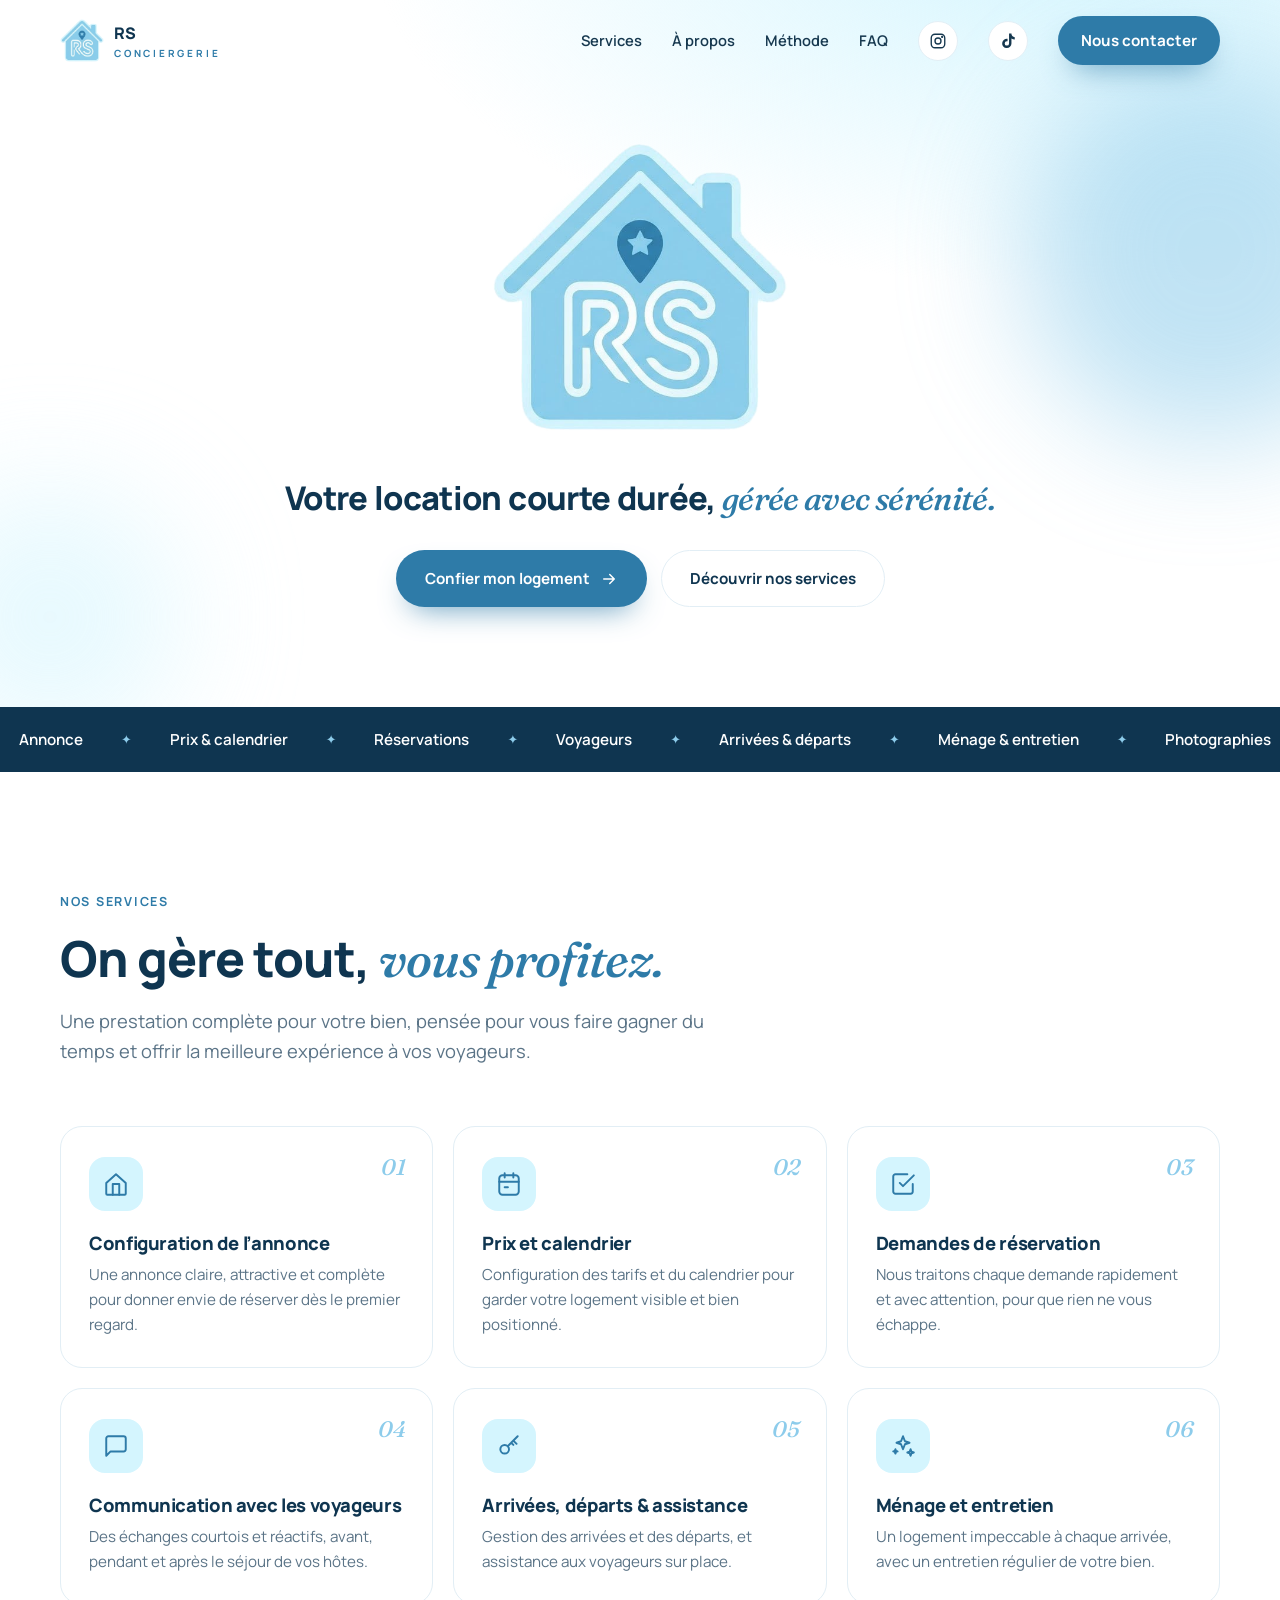
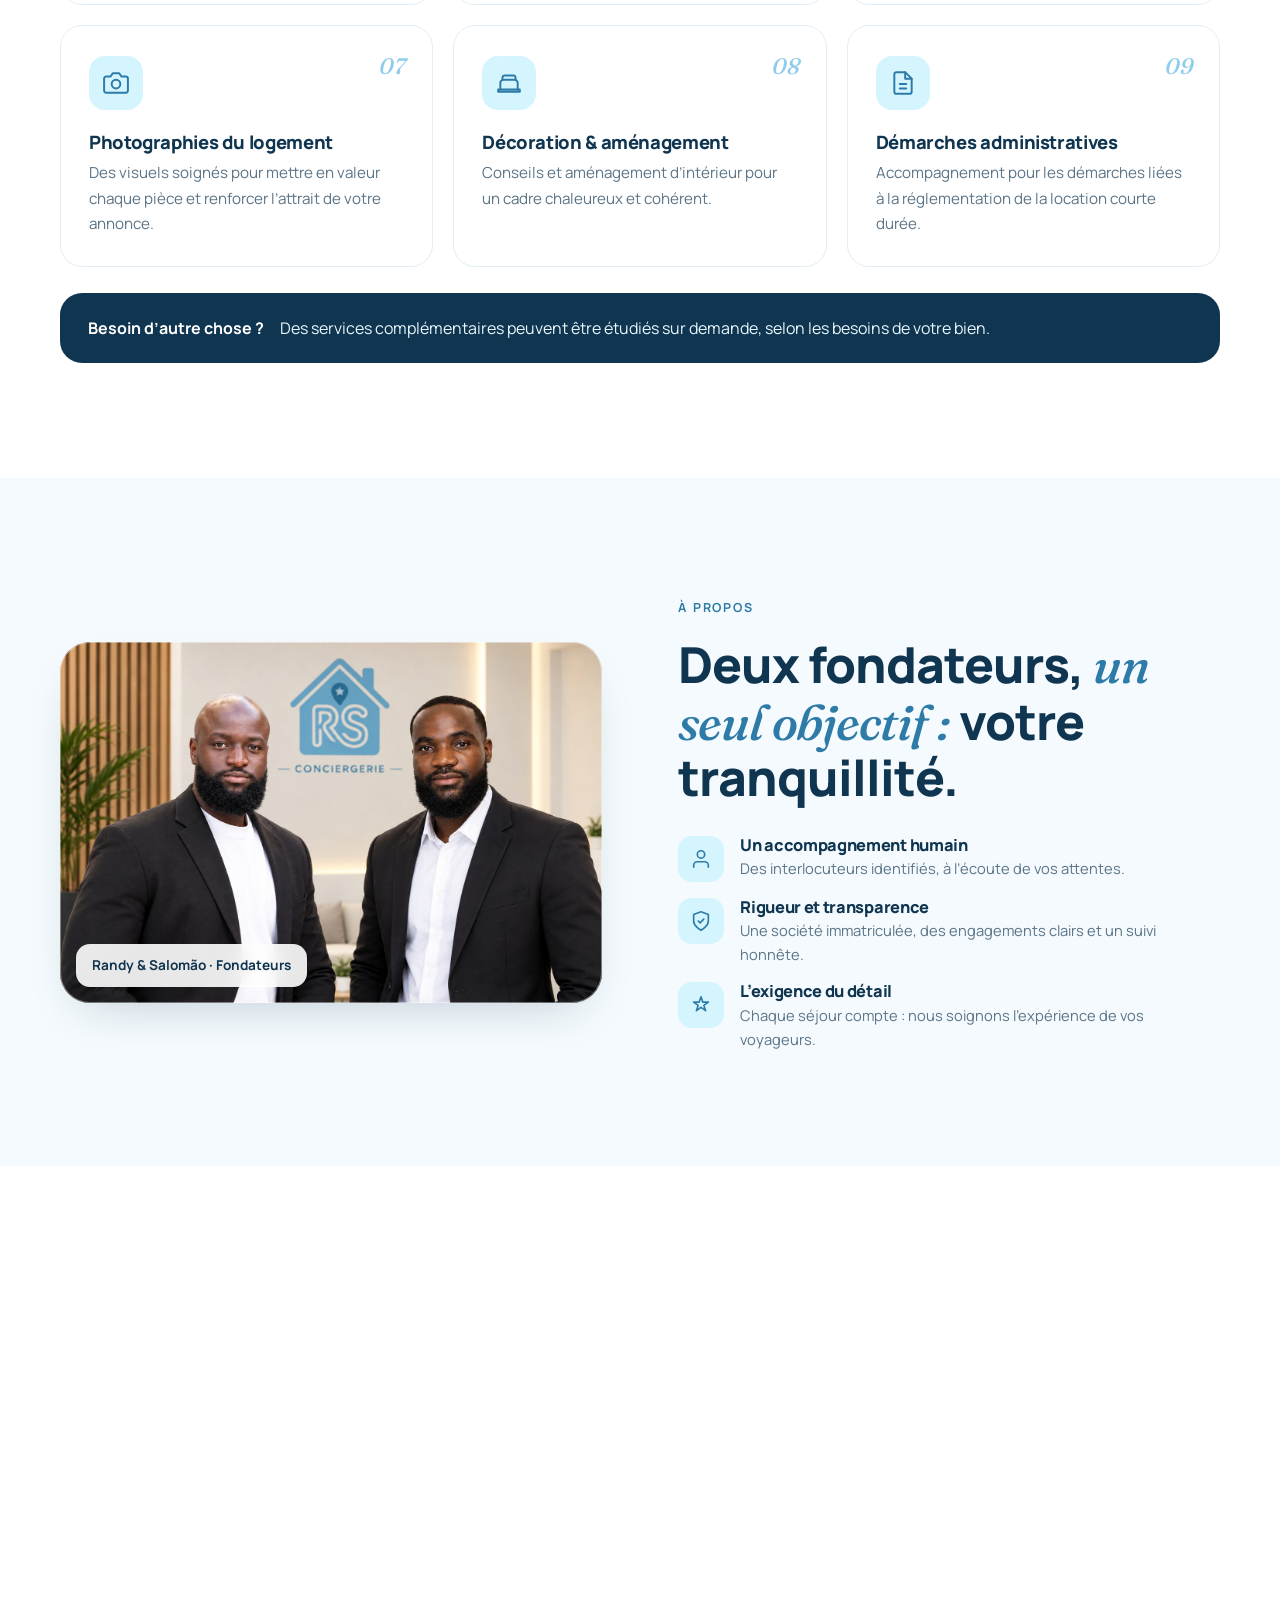
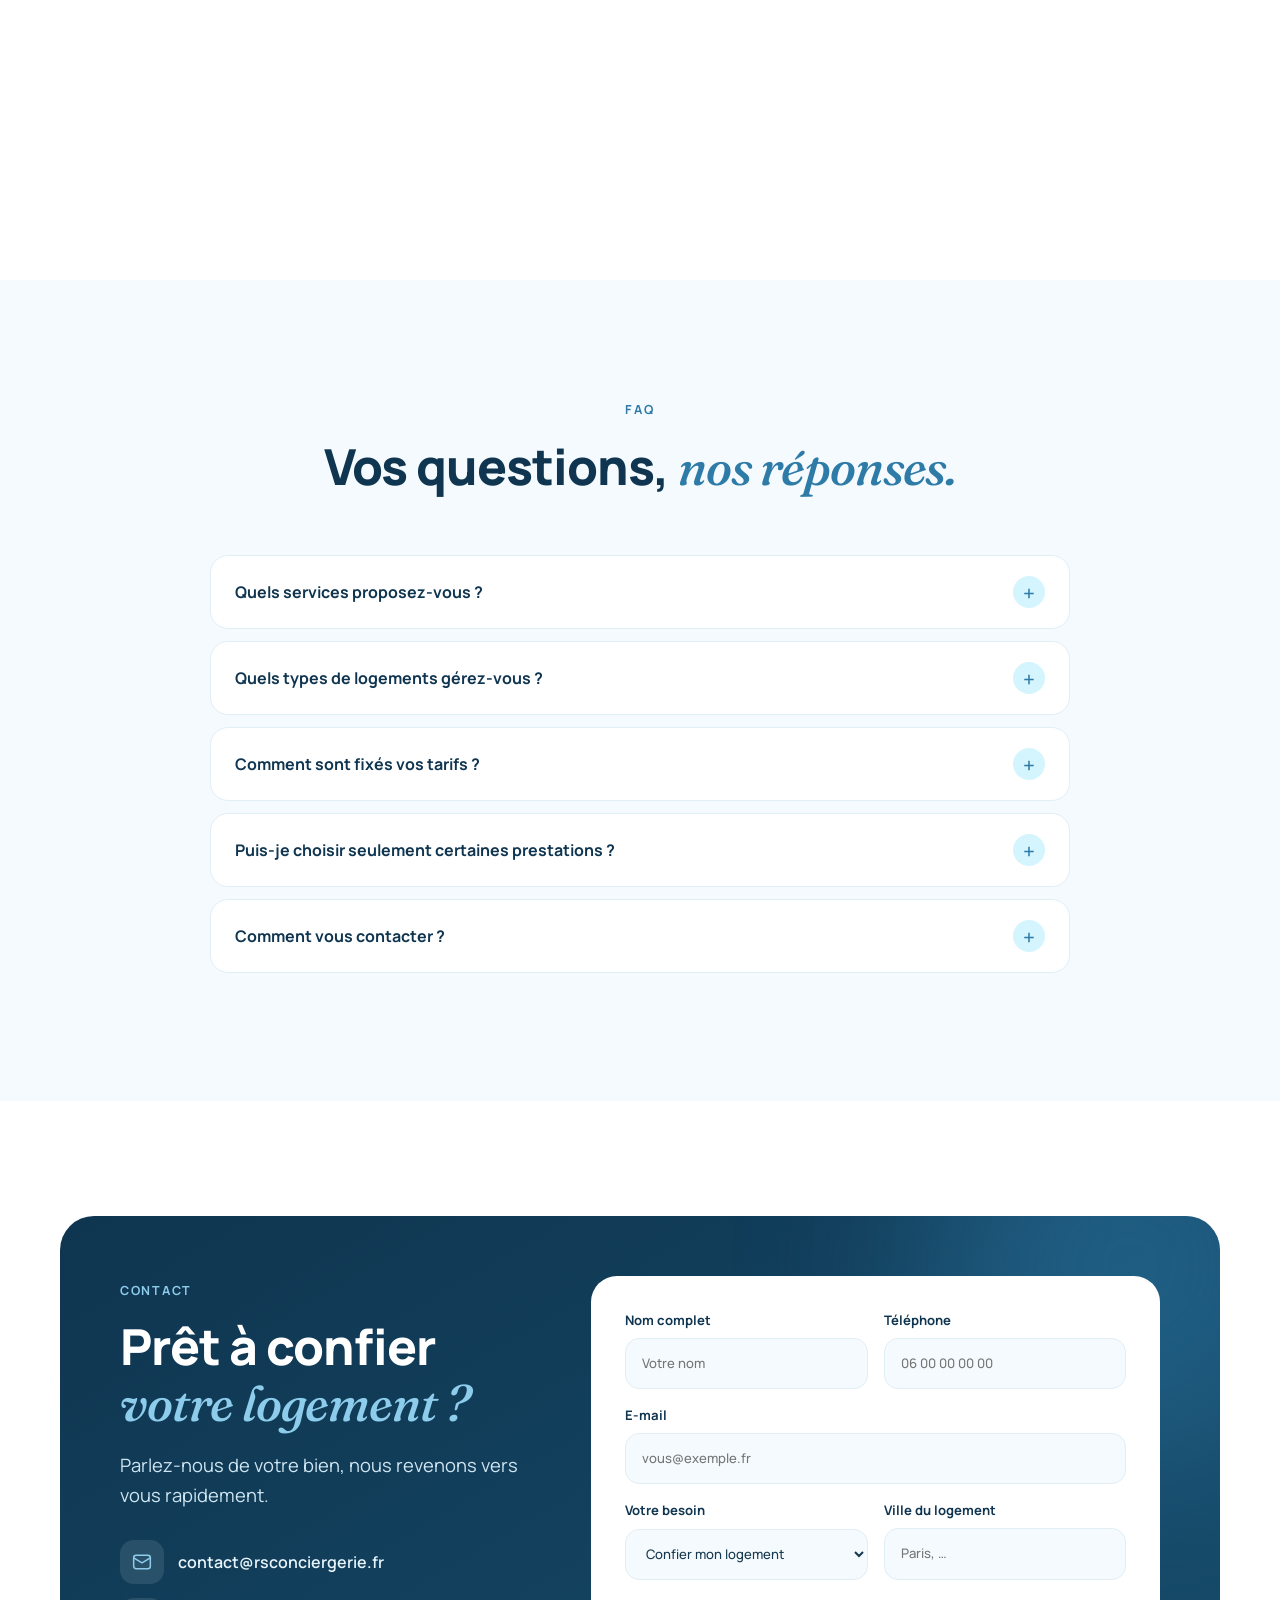
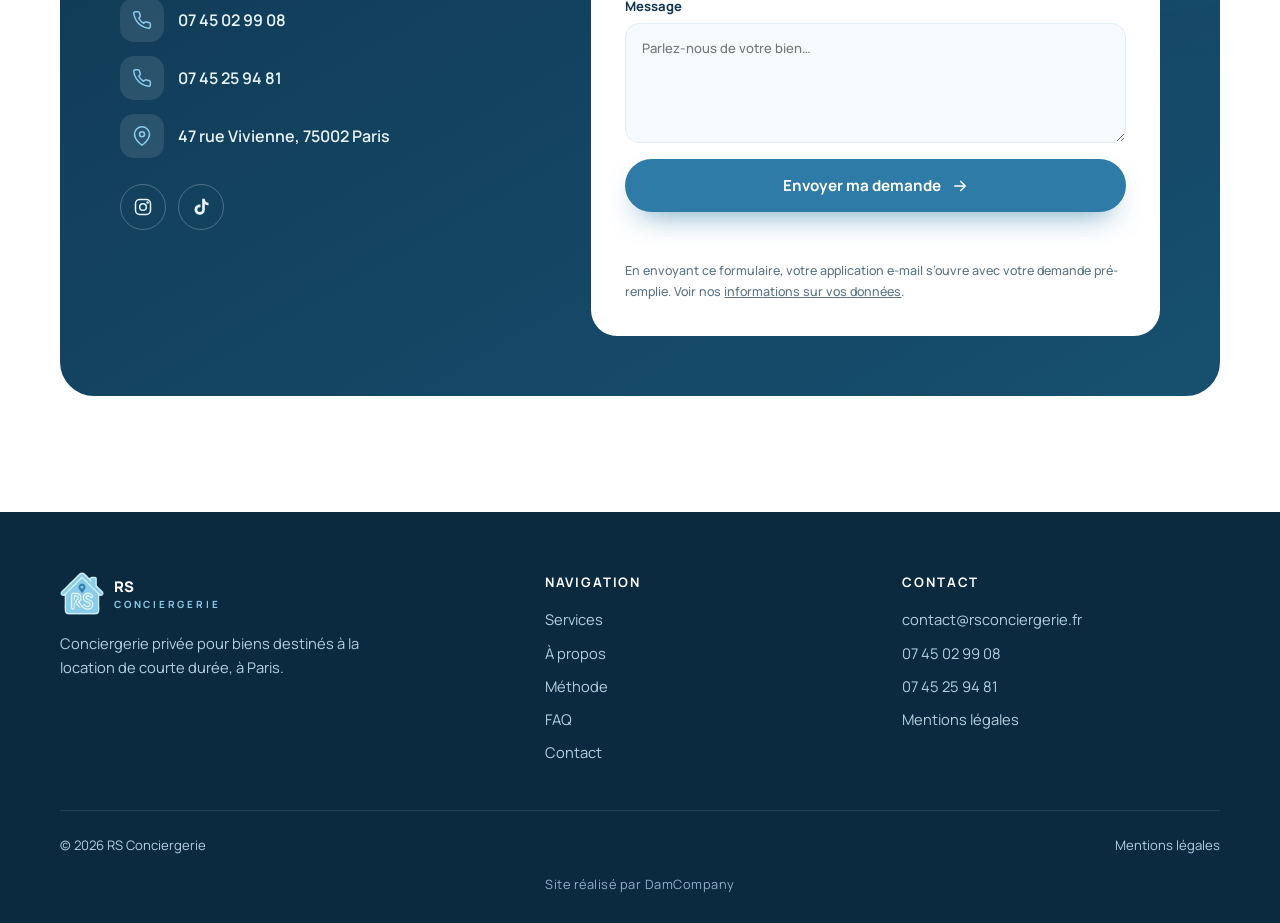
==== index.html @ 4475f789 "Site RS Conciergerie" ====
<!DOCTYPE html>
<html lang="fr">
<head>
<meta charset="utf-8">
<meta name="viewport" content="width=device-width,initial-scale=1">
<title>RS Conciergerie — Conciergerie privée pour locations courte durée à Paris</title>
<meta name="description" content="RS Conciergerie gère votre location courte durée de A à Z : annonce, prix, réservations, voyageurs, ménage, entretien et démarches administratives. Basés à Paris.">
<meta name="theme-color" content="#ffffff">
<link rel="icon" type="image/png" href="assets/favicon.png">
<link rel="preconnect" href="https://fonts.googleapis.com">
<link rel="preconnect" href="https://fonts.gstatic.com" crossorigin>
<link href="https://fonts.googleapis.com/css2?family=Fraunces:ital,wght@1,500&family=Manrope:wght@400;500;600;700;800&display=swap" rel="stylesheet">
<link rel="stylesheet" href="css/style.css">
</head>
<body>
<div class="progress" aria-hidden="true"><i id="bar"></i></div>

<header class="header" id="header">
  <div class="container nav">
    <a href="#top" class="brand" aria-label="RS Conciergerie — accueil">
      <img src="assets/logo.png" alt="" width="44" height="43">
      <span>RS<small>CONCIERGERIE</small></span>
    </a>
    <button class="burger" id="burger" aria-label="Ouvrir le menu" aria-expanded="false" aria-controls="menu"><span></span></button>
    <nav class="menu" id="menu" aria-label="Navigation principale">
      <a href="#services">Services</a>
      <a href="#apropos">À propos</a>
      <a href="#methode">Méthode</a>
      <a href="#faq">FAQ</a>
      <a href="https://www.instagram.com/rsconciergerie_?stkn=MXJvY3Y4YjVndGR3eQ%3D%3D&amp;utm_source=qr" class="nav-social" target="_blank" rel="noopener" aria-label="Instagram"><svg viewBox="0 0 24 24" fill="none" stroke="currentColor" stroke-width="1.8" stroke-linecap="round" stroke-linejoin="round"><rect x="3" y="3" width="18" height="18" rx="5"/><circle cx="12" cy="12" r="4"/><circle cx="17.5" cy="6.5" r=".6" fill="currentColor"/></svg></a>
      <a href="https://www.tiktok.com/@rsconciergerie?_r=1&amp;_t=ZN-9AFDzYryNuw" class="nav-social" target="_blank" rel="noopener" aria-label="TikTok"><svg viewBox="0 0 24 24" fill="currentColor"><path d="M16.6 2h-3.2v13.2a2.9 2.9 0 1 1-2.9-2.9c.3 0 .6 0 .9.1V9.1a6.2 6.2 0 1 0 5.2 6.1V8.7a7.6 7.6 0 0 0 4.4 1.4V6.9a4.5 4.5 0 0 1-4.4-4.9z"/></svg></a>
      <a href="#contact" class="btn btn-primary">Nous contacter</a>
    </nav>
  </div>
</header>

<main id="top">
<!-- HERO -->
<section class="hero">
  <div class="blob b1"></div><div class="blob b2"></div>
  <div class="container hero-center">
    <div class="logo-stage rv" style="--d:.1s"><img src="assets/logo.png" alt="Logo RS Conciergerie" width="508" height="497"></div>
    <h1 class="rv" style="--d:.25s">Votre location courte durée, <em class="accent">gérée avec sérénité.</em></h1>
    <div class="cta-row rv" style="--d:.4s">
      <a href="#contact" class="btn btn-primary">Confier mon logement <svg viewBox="0 0 24 24" fill="none" stroke="currentColor" stroke-width="2" stroke-linecap="round" stroke-linejoin="round"><path d="M5 12h14M13 6l6 6-6 6"/></svg></a>
      <a href="#services" class="btn btn-ghost">Découvrir nos services</a>
    </div>
  </div>
</section>

<!-- MARQUEE -->
<div class="marquee" aria-hidden="true">
  <div class="marquee-track">
    <span>Annonce</span><span>Prix &amp; calendrier</span><span>Réservations</span><span>Voyageurs</span><span>Arrivées &amp; départs</span><span>Ménage &amp; entretien</span><span>Photographies</span><span>Décoration</span><span>Démarches administratives</span>
    <span>Annonce</span><span>Prix &amp; calendrier</span><span>Réservations</span><span>Voyageurs</span><span>Arrivées &amp; départs</span><span>Ménage &amp; entretien</span><span>Photographies</span><span>Décoration</span><span>Démarches administratives</span>
  </div>
</div>

<!-- SERVICES -->
<section id="services">
  <div class="container">
    <div class="head rv">
      <div class="eyebrow">Nos services</div>
      <h2 class="h2">On gère tout, <em class="accent">vous profitez.</em></h2>
      <p class="lead">Une prestation complète pour votre bien, pensée pour vous faire gagner du temps et offrir la meilleure expérience à vos voyageurs.</p>
    </div>
    <div class="grid-services">
      <article class="card rv"><span class="num">01</span><div class="ico"><svg viewBox="0 0 24 24" fill="none" stroke="currentColor" stroke-width="1.8" stroke-linecap="round" stroke-linejoin="round"><path d="M3 11 12 3l9 8v10a1 1 0 0 1-1 1H4a1 1 0 0 1-1-1z"/><path d="M9 22V12h6v10"/></svg></div><h3>Configuration de l’annonce</h3><p>Une annonce claire, attractive et complète pour donner envie de réserver dès le premier regard.</p></article>
      <article class="card rv" style="--d:.08s"><span class="num">02</span><div class="ico"><svg viewBox="0 0 24 24" fill="none" stroke="currentColor" stroke-width="1.8" stroke-linecap="round" stroke-linejoin="round"><rect x="3" y="4" width="18" height="18" rx="3"/><path d="M16 2v4M8 2v4M3 10h18M8 15h3"/></svg></div><h3>Prix et calendrier</h3><p>Configuration des tarifs et du calendrier pour garder votre logement visible et bien positionné.</p></article>
      <article class="card rv" style="--d:.16s"><span class="num">03</span><div class="ico"><svg viewBox="0 0 24 24" fill="none" stroke="currentColor" stroke-width="1.8" stroke-linecap="round" stroke-linejoin="round"><path d="M9 11l3 3L22 4"/><path d="M21 12v7a2 2 0 0 1-2 2H5a2 2 0 0 1-2-2V5a2 2 0 0 1 2-2h11"/></svg></div><h3>Demandes de réservation</h3><p>Nous traitons chaque demande rapidement et avec attention, pour que rien ne vous échappe.</p></article>
      <article class="card rv"><span class="num">04</span><div class="ico"><svg viewBox="0 0 24 24" fill="none" stroke="currentColor" stroke-width="1.8" stroke-linecap="round" stroke-linejoin="round"><path d="M21 15a2 2 0 0 1-2 2H7l-4 4V5a2 2 0 0 1 2-2h14a2 2 0 0 1 2 2z"/></svg></div><h3>Communication avec les voyageurs</h3><p>Des échanges courtois et réactifs, avant, pendant et après le séjour de vos hôtes.</p></article>
      <article class="card rv" style="--d:.08s"><span class="num">05</span><div class="ico"><svg viewBox="0 0 24 24" fill="none" stroke="currentColor" stroke-width="1.8" stroke-linecap="round" stroke-linejoin="round"><circle cx="8" cy="15" r="4"/><path d="m10.8 12.2 9.2-9.2M16 7l3 3M14 9l2 2"/></svg></div><h3>Arrivées, départs &amp; assistance</h3><p>Gestion des arrivées et des départs, et assistance aux voyageurs sur place.</p></article>
      <article class="card rv" style="--d:.16s"><span class="num">06</span><div class="ico"><svg viewBox="0 0 24 24" fill="none" stroke="currentColor" stroke-width="1.8" stroke-linecap="round" stroke-linejoin="round"><path d="m12 3 1.8 4.6L18 9l-4.2 1.4L12 15l-1.8-4.6L6 9l4.2-1.4z"/><path d="M19 15l.8 2.2L22 18l-2.2.8L19 21l-.8-2.2L16 18l2.2-.8zM5 15l.6 1.6L7 17l-1.4.4L5 19l-.6-1.6L3 17l1.4-.4z"/></svg></div><h3>Ménage et entretien</h3><p>Un logement impeccable à chaque arrivée, avec un entretien régulier de votre bien.</p></article>
      <article class="card rv"><span class="num">07</span><div class="ico"><svg viewBox="0 0 24 24" fill="none" stroke="currentColor" stroke-width="1.8" stroke-linecap="round" stroke-linejoin="round"><path d="M23 19a2 2 0 0 1-2 2H3a2 2 0 0 1-2-2V8a2 2 0 0 1 2-2h4l2-3h6l2 3h4a2 2 0 0 1 2 2z"/><circle cx="12" cy="13" r="4"/></svg></div><h3>Photographies du logement</h3><p>Des visuels soignés pour mettre en valeur chaque pièce et renforcer l’attrait de votre annonce.</p></article>
      <article class="card rv" style="--d:.08s"><span class="num">08</span><div class="ico"><svg viewBox="0 0 24 24" fill="none" stroke="currentColor" stroke-width="1.8" stroke-linecap="round" stroke-linejoin="round"><path d="M4 18v-6a3 3 0 0 1 3-3h10a3 3 0 0 1 3 3v6"/><path d="M2 18h20v2H2zM6 9V7a2 2 0 0 1 2-2h8a2 2 0 0 1 2 2v2"/></svg></div><h3>Décoration &amp; aménagement</h3><p>Conseils et aménagement d’intérieur pour un cadre chaleureux et cohérent.</p></article>
      <article class="card rv" style="--d:.16s"><span class="num">09</span><div class="ico"><svg viewBox="0 0 24 24" fill="none" stroke="currentColor" stroke-width="1.8" stroke-linecap="round" stroke-linejoin="round"><path d="M14 2H6a2 2 0 0 0-2 2v16a2 2 0 0 0 2 2h12a2 2 0 0 0 2-2V8z"/><path d="M14 2v6h6M9 13h6M9 17h6"/></svg></div><h3>Démarches administratives</h3><p>Accompagnement pour les démarches liées à la réglementation de la location courte durée.</p></article>
    </div>
    <div class="extra rv">
      <strong>Besoin d’autre chose ?</strong>
      <span>Des services complémentaires peuvent être étudiés sur demande, selon les besoins de votre bien.</span>
    </div>
  </div>
</section>

<!-- A PROPOS -->
<section id="apropos" class="alt">
  <div class="container about-grid">
    <figure class="photo rv" style="margin:0">
      <img src="assets/fondateurs.jpg" alt="Randy et Salomão, fondateurs de RS Conciergerie" width="1400" height="933" loading="lazy">
      <figcaption>Randy &amp; Salomão · Fondateurs</figcaption>
    </figure>
    <div>
      <div class="eyebrow rv">À propos</div>
      <h2 class="h2 rv">Deux fondateurs, <em class="accent">un seul objectif :</em> votre tranquillité.</h2>
      <ul class="values">
        <li class="rv"><div class="ico"><svg viewBox="0 0 24 24" fill="none" stroke="currentColor" stroke-width="1.8" stroke-linecap="round" stroke-linejoin="round"><path d="M20 21v-2a4 4 0 0 0-4-4H8a4 4 0 0 0-4 4v2"/><circle cx="12" cy="7" r="4"/></svg></div><div><h3>Un accompagnement humain</h3><p>Des interlocuteurs identifiés, à l’écoute de vos attentes.</p></div></li>
        <li class="rv" style="--d:.08s"><div class="ico"><svg viewBox="0 0 24 24" fill="none" stroke="currentColor" stroke-width="1.8" stroke-linecap="round" stroke-linejoin="round"><path d="M12 22s8-4 8-10V5l-8-3-8 3v7c0 6 8 10 8 10z"/><path d="m9 12 2 2 4-4"/></svg></div><div><h3>Rigueur et transparence</h3><p>Une société immatriculée, des engagements clairs et un suivi honnête.</p></div></li>
        <li class="rv" style="--d:.16s"><div class="ico"><svg viewBox="0 0 24 24" fill="none" stroke="currentColor" stroke-width="1.8" stroke-linecap="round" stroke-linejoin="round"><path d="m12 3 1.9 5.8H20l-4.9 3.6 1.9 5.8-5-3.6-5 3.6 1.9-5.8L4 8.8h6.1z"/></svg></div><div><h3>L’exigence du détail</h3><p>Chaque séjour compte : nous soignons l’expérience de vos voyageurs.</p></div></li>
      </ul>
    </div>
  </div>
</section>

<!-- METHODE -->
<section id="methode">
  <div class="container">
    <div class="head rv">
      <div class="eyebrow">Notre méthode</div>
      <h2 class="h2">Démarrer est <em class="accent">simple.</em></h2>
      <p class="lead">Quatre étapes pour passer d’un premier échange à un logement géré en toute sérénité.</p>
    </div>
    <div class="steps">
      <div class="step rv"><b>1</b><h3>Premier échange</h3><p>Vous nous présentez votre logement et vos attentes, par téléphone, e-mail ou via le formulaire.</p></div>
      <div class="step rv" style="--d:.08s"><b>2</b><h3>Proposition sur mesure</h3><p>Nous définissons ensemble les prestations adaptées à votre bien.</p></div>
      <div class="step rv" style="--d:.16s"><b>3</b><h3>Mise en place</h3><p>Annonce, calendrier, organisation du ménage et des arrivées : nous préparons tout.</p></div>
      <div class="step rv" style="--d:.24s"><b>4</b><h3>Gestion au quotidien</h3><p>Nous gérons les voyageurs et l’entretien. Vous gardez l’esprit libre.</p></div>
    </div>
  </div>
</section>

<!-- FAQ -->
<section id="faq" class="alt">
  <div class="container">
    <div class="head rv" style="margin-inline:auto;text-align:center">
      <div class="eyebrow">FAQ</div>
      <h2 class="h2">Vos questions, <em class="accent">nos réponses.</em></h2>
    </div>
    <div class="faq rv">
      <details><summary>Quels services proposez-vous ?</summary><p>Configuration de l’annonce, prix et calendrier, gestion des réservations, communication avec les voyageurs, arrivées et départs, ménage et entretien, photographies, décoration et démarches administratives.</p></details>
      <details><summary>Quels types de logements gérez-vous ?</summary><p>Nous accompagnons les biens immobiliers destinés à la location de courte durée. Contactez-nous pour nous présenter le vôtre.</p></details>
      <details><summary>Comment sont fixés vos tarifs ?</summary><p>Chaque logement est différent. Nous établissons une proposition adaptée à votre bien et aux prestations choisies, après un premier échange.</p></details>
      <details><summary>Puis-je choisir seulement certaines prestations ?</summary><p>Oui. Vous pouvez opter pour une gestion complète ou sélectionner uniquement les services dont vous avez besoin.</p></details>
      <details><summary>Comment vous contacter ?</summary><p>Par e-mail à contact@rsconciergerie.fr, par téléphone au 07 45 02 99 08 ou 07 45 25 94 81, via le formulaire ci-dessous ou sur Instagram et TikTok.</p></details>
    </div>
  </div>
</section>

<!-- CONTACT -->
<section id="contact">
  <div class="container">
    <div class="contact-wrap rv">
      <div>
        <div class="eyebrow">Contact</div>
        <h2 class="h2">Prêt à confier <em class="accent" style="color:var(--sky)">votre logement ?</em></h2>
        <p class="lead" style="color:#cfe6f2">Parlez-nous de votre bien, nous revenons vers vous rapidement.</p>
        <div class="coords">
          <a href="mailto:contact@rsconciergerie.fr"><span class="ico"><svg viewBox="0 0 24 24" fill="none" stroke="currentColor" stroke-width="1.8" stroke-linecap="round" stroke-linejoin="round"><rect x="2" y="4" width="20" height="16" rx="3"/><path d="m2 7 10 6 10-6"/></svg></span>contact@rsconciergerie.fr</a>
          <a href="tel:+33745029908"><span class="ico"><svg viewBox="0 0 24 24" fill="none" stroke="currentColor" stroke-width="1.8" stroke-linecap="round" stroke-linejoin="round"><path d="M22 16.9v3a2 2 0 0 1-2.2 2 19.8 19.8 0 0 1-8.6-3.1 19.5 19.5 0 0 1-6-6A19.8 19.8 0 0 1 2.1 4.2 2 2 0 0 1 4.1 2h3a2 2 0 0 1 2 1.7c.1 1 .4 1.9.7 2.8a2 2 0 0 1-.5 2.1L8.1 9.9a16 16 0 0 0 6 6l1.3-1.2a2 2 0 0 1 2.1-.4c.9.3 1.8.6 2.8.7a2 2 0 0 1 1.7 2z"/></svg></span>07 45 02 99 08</a>
          <a href="tel:+33745259481"><span class="ico"><svg viewBox="0 0 24 24" fill="none" stroke="currentColor" stroke-width="1.8" stroke-linecap="round" stroke-linejoin="round"><path d="M22 16.9v3a2 2 0 0 1-2.2 2 19.8 19.8 0 0 1-8.6-3.1 19.5 19.5 0 0 1-6-6A19.8 19.8 0 0 1 2.1 4.2 2 2 0 0 1 4.1 2h3a2 2 0 0 1 2 1.7c.1 1 .4 1.9.7 2.8a2 2 0 0 1-.5 2.1L8.1 9.9a16 16 0 0 0 6 6l1.3-1.2a2 2 0 0 1 2.1-.4c.9.3 1.8.6 2.8.7a2 2 0 0 1 1.7 2z"/></svg></span>07 45 25 94 81</a>
          <div><span class="ico"><svg viewBox="0 0 24 24" fill="none" stroke="currentColor" stroke-width="1.8" stroke-linecap="round" stroke-linejoin="round"><path d="M21 10c0 7-9 13-9 13S3 17 3 10a9 9 0 0 1 18 0z"/><circle cx="12" cy="10" r="3"/></svg></span>47 rue Vivienne, 75002 Paris</div>
        </div>
        <div class="socials">
          <a href="https://www.instagram.com/rsconciergerie_?stkn=MXJvY3Y4YjVndGR3eQ%3D%3D&amp;utm_source=qr" target="_blank" rel="noopener" aria-label="Instagram"><svg viewBox="0 0 24 24" fill="none" stroke="currentColor" stroke-width="1.8" stroke-linecap="round" stroke-linejoin="round"><rect x="3" y="3" width="18" height="18" rx="5"/><circle cx="12" cy="12" r="4"/><circle cx="17.5" cy="6.5" r=".6" fill="currentColor"/></svg></a>
          <a href="https://www.tiktok.com/@rsconciergerie?_r=1&amp;_t=ZN-9AFDzYryNuw" target="_blank" rel="noopener" aria-label="TikTok"><svg viewBox="0 0 24 24" fill="currentColor"><path d="M16.6 2h-3.2v13.2a2.9 2.9 0 1 1-2.9-2.9c.3 0 .6 0 .9.1V9.1a6.2 6.2 0 1 0 5.2 6.1V8.7a7.6 7.6 0 0 0 4.4 1.4V6.9a4.5 4.5 0 0 1-4.4-4.9z"/></svg></a>
        </div>
      </div>
      <form id="contactForm" novalidate>
        <label>Nom complet<input name="nom" required autocomplete="name" placeholder="Votre nom"></label>
        <label>Téléphone<input name="tel" type="tel" autocomplete="tel" placeholder="06 00 00 00 00"></label>
        <label class="full">E-mail<input name="email" type="email" required autocomplete="email" placeholder="vous@exemple.fr"></label>
        <label>Votre besoin
          <select name="besoin">
            <option>Confier mon logement</option>
            <option>Demander des informations</option>
            <option>Prestation ponctuelle (ménage, photos…)</option>
            <option>Autre</option>
          </select>
        </label>
        <label>Ville du logement<input name="ville" placeholder="Paris, …"></label>
        <label class="full">Message<textarea name="message" placeholder="Parlez-nous de votre bien…"></textarea></label>
        <button class="btn btn-primary full" type="submit">Envoyer ma demande <svg viewBox="0 0 24 24" fill="none" stroke="currentColor" stroke-width="2" stroke-linecap="round" stroke-linejoin="round"><path d="M5 12h14M13 6l6 6-6 6"/></svg></button>
        <p class="status full" id="status" role="status"></p>
        <p class="note full">En envoyant ce formulaire, votre application e-mail s’ouvre avec votre demande pré-remplie. Voir nos <a href="mentions-legales.html#donnees" style="text-decoration:underline">informations sur vos données</a>.</p>
      </form>
    </div>
  </div>
</section>
</main>

<footer class="footer">
  <div class="container">
    <div class="foot-grid">
      <div>
        <a href="#top" class="brand"><img src="assets/logo.png" alt="" width="44" height="43"><span>RS<small>CONCIERGERIE</small></span></a>
        <p class="about">Conciergerie privée pour biens destinés à la location de courte durée, à Paris.</p>
      </div>
      <div>
        <h4>Navigation</h4>
        <ul><li><a href="#services">Services</a></li><li><a href="#apropos">À propos</a></li><li><a href="#methode">Méthode</a></li><li><a href="#faq">FAQ</a></li><li><a href="#contact">Contact</a></li></ul>
      </div>
      <div>
        <h4>Contact</h4>
        <ul>
          <li><a href="mailto:contact@rsconciergerie.fr">contact@rsconciergerie.fr</a></li>
          <li><a href="tel:+33745029908">07 45 02 99 08</a></li>
          <li><a href="tel:+33745259481">07 45 25 94 81</a></li>
          <li><a href="mentions-legales.html">Mentions légales</a></li>
        </ul>
      </div>
    </div>
    <div class="foot-bottom">
      <span>© <span id="year">2026</span> RS Conciergerie</span>
      <a href="mentions-legales.html">Mentions légales</a>
    </div>
    <p class="credit">Site réalisé par DamCompany</p>
  </div>
</footer>
<script src="js/main.js"></script>
</body>
</html>
---- css/style.css ----
/* RS Conciergerie — style.css */
:root{
  --sky:#8dcceb;        /* bleu du logo */
  --sky-soft:#d4f5fe;   /* halo du logo */
  --deep:#2e7ba8;       /* pin du logo */
  --deep-2:#256a93;
  --navy:#0f3550;
  --ink:#16384f;
  --muted:#5b7487;
  --bg:#ffffff;
  --bg-alt:#f4fafd;
  --line:#e2eef5;
  --radius:22px;
  --shadow:0 20px 50px -24px rgba(15,53,80,.28);
  --font:'Manrope',system-ui,-apple-system,'Segoe UI',sans-serif;
  --serif:'Fraunces',Georgia,serif;
  --ease:cubic-bezier(.22,.8,.24,1);
}
*,*::before,*::after{box-sizing:border-box}
html{scroll-behavior:smooth;scroll-padding-top:84px}
body{margin:0;font-family:var(--font);color:var(--ink);background:var(--bg);line-height:1.65;-webkit-font-smoothing:antialiased;overflow-x:hidden}
img{max-width:100%;display:block}
a{color:inherit;text-decoration:none}
h1,h2,h3{margin:0;color:var(--navy);line-height:1.12;letter-spacing:-.02em}
p{margin:0}
ul{margin:0;padding:0;list-style:none}
.container{width:min(1160px,100% - 40px);margin-inline:auto}
section{padding:clamp(64px,9vw,120px) 0;position:relative}
.alt{background:var(--bg-alt)}
em.accent{font-family:var(--serif);font-style:italic;font-weight:500;color:var(--deep)}
.eyebrow{display:inline-flex;align-items:center;gap:10px;font-size:.78rem;font-weight:700;letter-spacing:.14em;text-transform:uppercase;color:var(--deep);margin-bottom:18px}
.h2{font-size:clamp(1.9rem,4.4vw,3.1rem);font-weight:800}
.lead{color:var(--muted);font-size:clamp(1rem,1.6vw,1.15rem);max-width:60ch;margin-top:18px}
.head{max-width:760px;margin-bottom:clamp(36px,5vw,60px)}

/* progress */
.progress{position:fixed;inset:0 0 auto 0;height:3px;z-index:100;background:transparent}
.progress i{display:block;height:100%;width:0;background:linear-gradient(90deg,var(--sky),var(--deep))}

/* buttons */
.btn{display:inline-flex;align-items:center;justify-content:center;gap:10px;padding:15px 28px;border-radius:999px;font-weight:700;font-size:.95rem;border:1.5px solid transparent;cursor:pointer;font-family:inherit;transition:transform .35s var(--ease),box-shadow .35s var(--ease),background .3s,color .3s,border-color .3s}
.btn svg{width:18px;height:18px;transition:transform .35s var(--ease)}
.btn:hover svg{transform:translateX(4px)}
.btn-primary{background:var(--deep);color:#fff;box-shadow:0 14px 30px -14px rgba(46,123,168,.8)}
.btn-primary:hover{background:var(--navy);transform:translateY(-3px)}
.btn-ghost{background:#fff;color:var(--navy);border-color:var(--line)}
.btn-ghost:hover{border-color:var(--sky);transform:translateY(-3px);box-shadow:var(--shadow)}
:focus-visible{outline:3px solid var(--deep);outline-offset:3px;border-radius:8px}

/* header */
.header{position:fixed;top:0;left:0;right:0;z-index:90;transition:background .35s,box-shadow .35s,padding .35s;padding:16px 0}
.header::before{content:"";position:absolute;inset:0;z-index:-1;background:rgba(255,255,255,.82);backdrop-filter:blur(16px);-webkit-backdrop-filter:blur(16px);box-shadow:0 1px 0 var(--line);opacity:0;transition:opacity .35s}
.header.scrolled::before{opacity:1}
.header.scrolled{padding:10px 0}
.nav{display:flex;align-items:center;justify-content:space-between;gap:20px}
.brand{display:flex;align-items:center;gap:10px;font-weight:800;color:var(--navy);letter-spacing:-.01em}
.brand img{width:44px;height:auto}
.brand span small{display:block;font-size:.62rem;letter-spacing:.28em;color:var(--deep);font-weight:700;margin-top:-2px}
.menu{display:flex;align-items:center;gap:30px}
.menu a:not(.btn){font-size:.92rem;font-weight:600;color:var(--ink);position:relative;padding:6px 0}
.menu a:not(.btn)::after{content:"";position:absolute;left:0;bottom:0;height:2px;width:100%;background:var(--deep);transform:scaleX(0);transform-origin:right;transition:transform .4s var(--ease)}
.menu a:not(.btn):hover::after{transform:scaleX(1);transform-origin:left}
.menu .btn{padding:11px 22px}
.burger{display:none;width:46px;height:46px;border-radius:50%;border:1px solid var(--line);background:#fff;cursor:pointer;position:relative}
.burger span,.burger span::before,.burger span::after{position:absolute;left:50%;top:50%;width:18px;height:2px;background:var(--navy);border-radius:2px;transition:transform .35s var(--ease),background .2s;content:""}
.burger span{transform:translate(-50%,-50%)}
.burger span::before{transform:translate(-50%,-6px);left:50%;top:50%}
.burger span::after{transform:translate(-50%,5px);left:50%;top:50%}
.burger[aria-expanded="true"] span{background:transparent}
.burger[aria-expanded="true"] span::before{transform:translate(-50%,-50%) rotate(45deg)}
.burger[aria-expanded="true"] span::after{transform:translate(-50%,-50%) rotate(-45deg)}

/* hero */
.hero{padding-top:clamp(130px,16vw,190px);padding-bottom:clamp(60px,8vw,100px);overflow:hidden;background:radial-gradient(1200px 600px at 85% -10%,var(--sky-soft),transparent 60%),#fff}
.blob{position:absolute;border-radius:50%;filter:blur(60px);opacity:.55;z-index:0;animation:float 14s ease-in-out infinite}
.blob.b1{width:380px;height:380px;background:var(--sky);top:60px;right:-120px}
.blob.b2{width:260px;height:260px;background:var(--sky-soft);bottom:-40px;left:-80px;animation-delay:-6s}
@keyframes float{50%{transform:translate(-30px,40px) scale(1.08)}}
.hero-center{display:flex;flex-direction:column;align-items:center;text-align:center;position:relative;z-index:1}
.hero{padding-top:clamp(104px,11vw,130px)}
.hero-center .logo-stage{width:min(320px,64vw);aspect-ratio:auto;border-radius:0;background:radial-gradient(closest-side,var(--sky-soft),transparent 75%);box-shadow:none;margin-bottom:clamp(22px,3.5vw,36px);padding:10px}
.hero-center .logo-stage::before,.hero-center .logo-stage::after{display:none}
.hero-center .logo-stage img{width:100%;height:auto}
.hero .hero-center h1{font-size:clamp(1.3rem,2.55vw,2.4rem);margin:0;max-width:100%}
.hero-center .cta-row{justify-content:center}
@media (min-width:760px){.hero-center h1{white-space:nowrap}}
.menu a.nav-social{padding:0}
.menu a.nav-social::after{display:none}
.nav-social{width:40px;height:40px;border-radius:50%;border:1px solid var(--line);background:#fff;display:grid;place-items:center;color:var(--navy);transition:background .3s,color .3s,transform .35s var(--ease),border-color .3s}
.nav-social svg{width:18px;height:18px}
.nav-social:hover{background:var(--deep);color:#fff;border-color:var(--deep);transform:translateY(-3px)}
.hero-grid{display:grid;grid-template-columns:1.1fr .9fr;gap:clamp(30px,5vw,70px);align-items:center;position:relative;z-index:1}
.tag{display:inline-flex;align-items:center;gap:10px;padding:8px 16px 8px 10px;background:#fff;border:1px solid var(--line);border-radius:999px;font-size:.82rem;font-weight:600;color:var(--navy);box-shadow:0 6px 18px -10px rgba(15,53,80,.3)}
.tag i{width:8px;height:8px;border-radius:50%;background:#34c38f;box-shadow:0 0 0 0 rgba(52,195,143,.6);animation:pulse 2s infinite}
@keyframes pulse{70%{box-shadow:0 0 0 10px rgba(52,195,143,0)}100%{box-shadow:0 0 0 0 rgba(52,195,143,0)}}
.hero h1{font-size:clamp(2.4rem,6.2vw,4.6rem);font-weight:800;margin:22px 0 22px}
.hero .lead{margin-top:0}
.cta-row{display:flex;flex-wrap:wrap;gap:14px;margin-top:34px}
.hero-points{display:flex;flex-wrap:wrap;gap:10px 26px;margin-top:34px;color:var(--muted);font-size:.9rem;font-weight:600}
.hero-points li{display:flex;align-items:center;gap:8px}
.hero-points svg{width:18px;height:18px;color:var(--deep)}
.hero-visual{position:relative;display:grid;place-items:center}
.logo-stage{position:relative;width:min(420px,88%);aspect-ratio:1;border-radius:50%;background:linear-gradient(145deg,#fff,var(--sky-soft));display:grid;place-items:center;box-shadow:var(--shadow),inset 0 0 0 1px #fff}
.logo-stage::before,.logo-stage::after{content:"";position:absolute;inset:-22px;border-radius:50%;border:1.5px dashed var(--sky);opacity:.7;animation:spin 40s linear infinite}
.logo-stage::after{inset:-48px;opacity:.35;animation-direction:reverse;animation-duration:60s}
@keyframes spin{to{transform:rotate(360deg)}}
.logo-stage img{width:62%;animation:bob 6s ease-in-out infinite}
@keyframes bob{50%{transform:translateY(-12px)}}
.chip{position:absolute;background:#fff;border:1px solid var(--line);border-radius:16px;padding:12px 16px;font-size:.82rem;font-weight:700;color:var(--navy);display:flex;align-items:center;gap:10px;box-shadow:var(--shadow);animation:bob 7s ease-in-out infinite}
.chip svg{width:20px;height:20px;color:var(--deep)}
.chip.c1{top:6%;left:-2%}
.chip.c2{bottom:12%;right:-4%;animation-delay:-3s}
.chip.c3{bottom:-2%;left:8%;animation-delay:-5s}

/* marquee */
.marquee{padding:0;background:var(--navy);color:#fff;overflow:hidden}
.marquee-track{display:flex;width:max-content;animation:marq 38s linear infinite}
.marquee:hover .marquee-track{animation-play-state:paused}
.marquee span{display:flex;align-items:center;gap:38px;padding:20px 19px;font-weight:600;font-size:.95rem;white-space:nowrap}
.marquee span::after{content:"✦";color:var(--sky);font-size:.8rem}
@keyframes marq{to{transform:translateX(-50%)}}

/* services */
.grid-services{display:grid;grid-template-columns:repeat(3,1fr);gap:20px}
.card{position:relative;background:#fff;border:1px solid var(--line);border-radius:var(--radius);padding:30px 28px;overflow:hidden;transition:transform .45s var(--ease),box-shadow .45s var(--ease),border-color .3s}
.card::before{content:"";position:absolute;inset:0;background:linear-gradient(160deg,var(--sky-soft),transparent 60%);opacity:0;transition:opacity .4s}
.card:hover{transform:translateY(-8px);box-shadow:var(--shadow);border-color:var(--sky)}
.card:hover::before{opacity:1}
.card>*{position:relative}
.card .num{position:absolute;top:22px;right:26px;font-family:var(--serif);font-style:italic;font-size:1.4rem;color:var(--sky);font-weight:500}
.ico{width:54px;height:54px;border-radius:16px;background:var(--sky-soft);color:var(--deep);display:grid;place-items:center;margin-bottom:22px;transition:background .35s,color .35s,transform .45s var(--ease)}
.ico svg{width:26px;height:26px}
.card:hover .ico{background:var(--deep);color:#fff;transform:rotate(-6deg) scale(1.06)}
.card h3{font-size:1.15rem;font-weight:800;margin-bottom:8px}
.card p{color:var(--muted);font-size:.95rem}
.extra{margin-top:26px;padding:22px 28px;border-radius:var(--radius);background:var(--navy);color:#e9f6fc;display:flex;gap:16px;align-items:center;flex-wrap:wrap}
.extra strong{color:#fff}

/* about */
.about-grid{display:grid;grid-template-columns:1fr 1fr;gap:clamp(30px,6vw,80px);align-items:center}
.photo{position:relative;border-radius:30px;overflow:hidden;box-shadow:var(--shadow)}
.photo img{width:100%;height:auto;transition:transform 1.2s var(--ease)}
.photo:hover img{transform:scale(1.04)}
.photo figcaption{position:absolute;left:16px;bottom:16px;background:rgba(255,255,255,.9);backdrop-filter:blur(10px);padding:10px 16px;border-radius:14px;font-size:.85rem;font-weight:700;color:var(--navy)}
.photo::after{content:"";position:absolute;inset:0;border-radius:30px;box-shadow:inset 0 0 0 1px rgba(255,255,255,.4);pointer-events:none}
.values{display:grid;gap:16px;margin-top:30px}
.values li{display:flex;gap:16px;align-items:flex-start}
.values .ico{width:46px;height:46px;border-radius:14px;margin:0;flex:none}
.values .ico svg{width:22px;height:22px}
.values h3{font-size:1.02rem;font-weight:800;margin-bottom:2px}
.values p{color:var(--muted);font-size:.92rem}

/* process */
.steps{display:grid;grid-template-columns:repeat(4,1fr);gap:20px;counter-reset:s;position:relative}
.step{background:#fff;border:1px solid var(--line);border-radius:var(--radius);padding:28px 24px;position:relative;transition:transform .4s var(--ease),box-shadow .4s}
.step:hover{transform:translateY(-6px);box-shadow:var(--shadow)}
.step b{display:grid;place-items:center;width:44px;height:44px;border-radius:50%;background:var(--deep);color:#fff;font-weight:800;margin-bottom:18px}
.step h3{font-size:1.08rem;font-weight:800;margin-bottom:8px}
.step p{color:var(--muted);font-size:.92rem}

/* faq */
.faq{max-width:860px;margin-inline:auto}
details{background:#fff;border:1px solid var(--line);border-radius:18px;margin-bottom:12px;transition:border-color .3s,box-shadow .3s}
details[open]{border-color:var(--sky);box-shadow:var(--shadow)}
summary{list-style:none;cursor:pointer;padding:20px 24px;font-weight:700;color:var(--navy);display:flex;justify-content:space-between;align-items:center;gap:16px}
summary::-webkit-details-marker{display:none}
summary::after{content:"+";flex:none;width:32px;height:32px;border-radius:50%;background:var(--sky-soft);color:var(--deep);display:grid;place-items:center;font-size:1.3rem;font-weight:500;transition:transform .4s var(--ease),background .3s,color .3s}
details[open] summary::after{transform:rotate(135deg);background:var(--deep);color:#fff}
details p{padding:0 24px 22px;color:var(--muted);animation:fade .5s var(--ease)}
@keyframes fade{from{opacity:0;transform:translateY(-6px)}}

/* contact */
.contact-wrap{display:grid;grid-template-columns:.85fr 1.15fr;gap:clamp(24px,4vw,56px);background:linear-gradient(150deg,var(--navy),#17506f);border-radius:34px;padding:clamp(28px,5vw,60px);color:#e7f4fb;overflow:hidden;position:relative}
.contact-wrap::before{content:"";position:absolute;width:420px;height:420px;border-radius:50%;background:var(--deep);filter:blur(90px);opacity:.5;top:-160px;right:-120px}
.contact-wrap>*{position:relative}
.contact-wrap h2{color:#fff}
.contact-wrap .eyebrow{color:var(--sky)}
.coords{margin-top:30px;display:grid;gap:14px}
.coords a,.coords div{display:flex;align-items:center;gap:14px;font-weight:600;transition:transform .3s var(--ease)}
.coords a:hover{transform:translateX(6px)}
.coords .ico{width:44px;height:44px;border-radius:14px;margin:0;background:rgba(255,255,255,.1);color:var(--sky);flex:none}
.coords .ico svg{width:20px;height:20px}
.socials{display:flex;gap:12px;margin-top:26px}
.socials a{width:46px;height:46px;border-radius:50%;border:1px solid rgba(255,255,255,.25);display:grid;place-items:center;transition:background .3s,transform .35s var(--ease),color .3s}
.socials a:hover{background:#fff;color:var(--navy);transform:translateY(-4px)}
.socials svg{width:20px;height:20px}
form{background:#fff;border-radius:26px;padding:clamp(22px,3vw,34px);color:var(--ink);display:grid;grid-template-columns:1fr 1fr;gap:16px}
form .full{grid-column:1/-1}
label{display:grid;gap:6px;font-size:.82rem;font-weight:700;color:var(--navy)}
input,select,textarea{font:inherit;font-weight:500;color:var(--ink);padding:14px 16px;border:1.5px solid var(--line);border-radius:14px;background:var(--bg-alt);transition:border-color .3s,box-shadow .3s,background .3s;width:100%}
input:focus,select:focus,textarea:focus{outline:none;border-color:var(--deep);background:#fff;box-shadow:0 0 0 4px var(--sky-soft)}
textarea{min-height:120px;resize:vertical}
.note{font-size:.78rem;color:var(--muted);font-weight:500}
.status{font-size:.88rem;font-weight:600;color:var(--deep);min-height:1.2em}

/* footer */
.footer{background:#0b2a40;color:#b7cfdf;padding:60px 0 28px;font-size:.92rem}
.foot-grid{display:grid;grid-template-columns:1.4fr 1fr 1fr;gap:40px;padding-bottom:36px;border-bottom:1px solid rgba(255,255,255,.1)}
.footer .brand{color:#fff}
.footer .brand span small{color:var(--sky)}
.footer h4{color:#fff;margin:0 0 14px;font-size:.82rem;letter-spacing:.14em;text-transform:uppercase}
.footer li{margin-bottom:9px}
.footer a:hover{color:#fff}
.footer p.about{margin-top:16px;max-width:36ch}
.credit{text-align:center;margin-top:18px;font-size:.8rem;color:#8fb0c6;letter-spacing:.04em}
.foot-bottom{display:flex;justify-content:space-between;flex-wrap:wrap;gap:10px;padding-top:24px;font-size:.82rem}

/* legal page */
.legal{padding-top:clamp(120px,14vw,170px)}
.legal .container{max-width:860px}
.legal h1{font-size:clamp(2rem,5vw,3.2rem);font-weight:800;margin-bottom:12px}
.legal h2{font-size:1.25rem;margin:40px 0 12px;padding-top:24px;border-top:1px solid var(--line)}
.legal p,.legal li{color:var(--muted);margin-bottom:10px}
.legal li{padding-left:18px;position:relative}
.legal li::before{content:"";position:absolute;left:0;top:.75em;width:6px;height:6px;border-radius:50%;background:var(--sky)}
.legal strong{color:var(--navy)}
.legal a.inline{color:var(--deep);font-weight:700;border-bottom:1.5px solid var(--sky)}
.kbis{display:flex;align-items:center;gap:14px;flex-wrap:wrap;margin-top:18px}

/* reveal */
.rv{opacity:0;transform:translateY(34px);transition:opacity .9s var(--ease),transform .9s var(--ease);transition-delay:var(--d,0s)}
.rv.in{opacity:1;transform:none}
.hero .rv{animation:up 1s var(--ease) both;animation-delay:var(--d,0s);opacity:1;transform:none;transition:none}
@keyframes up{from{opacity:0;transform:translateY(30px)}}

/* responsive */
@media (max-width:980px){
  .hero-grid,.about-grid,.contact-wrap{grid-template-columns:1fr}
  .grid-services{grid-template-columns:repeat(2,1fr)}
  .steps{grid-template-columns:repeat(2,1fr)}
  .hero-visual{order:-1;margin-bottom:10px}
  .logo-stage{width:min(300px,70%)}
  .chip.c1{left:2%}.chip.c2{right:0}
  .foot-grid{grid-template-columns:1fr 1fr}
  .foot-grid>:first-child{grid-column:1/-1}
}
@media (max-width:760px){
  .burger{display:block}
  .menu{position:fixed;inset:0 0 0 auto;width:min(340px,86vw);background:#fff;flex-direction:column;align-items:flex-start;justify-content:center;gap:22px;padding:40px 32px;transform:translateX(105%);transition:transform .5s var(--ease);box-shadow:-30px 0 60px -30px rgba(15,53,80,.4)}
  .menu.open{transform:none}
  .menu a:not(.btn){font-size:1.25rem}
  .menu .btn{width:100%}
  .burger{position:relative;z-index:2}
}
@media (max-width:620px){
  .grid-services,.steps{grid-template-columns:1fr}
  form{grid-template-columns:1fr}
  .cta-row .btn{flex:1 1 100%}
  .foot-grid{grid-template-columns:1fr}
  .chip{font-size:.74rem;padding:9px 12px}
  .chip.c3{display:none}
  .brand img{width:38px}
}
@media (prefers-reduced-motion:reduce){
  *,*::before,*::after{animation:none!important;transition:none!important}
  .rv{opacity:1;transform:none}
  html{scroll-behavior:auto}
}
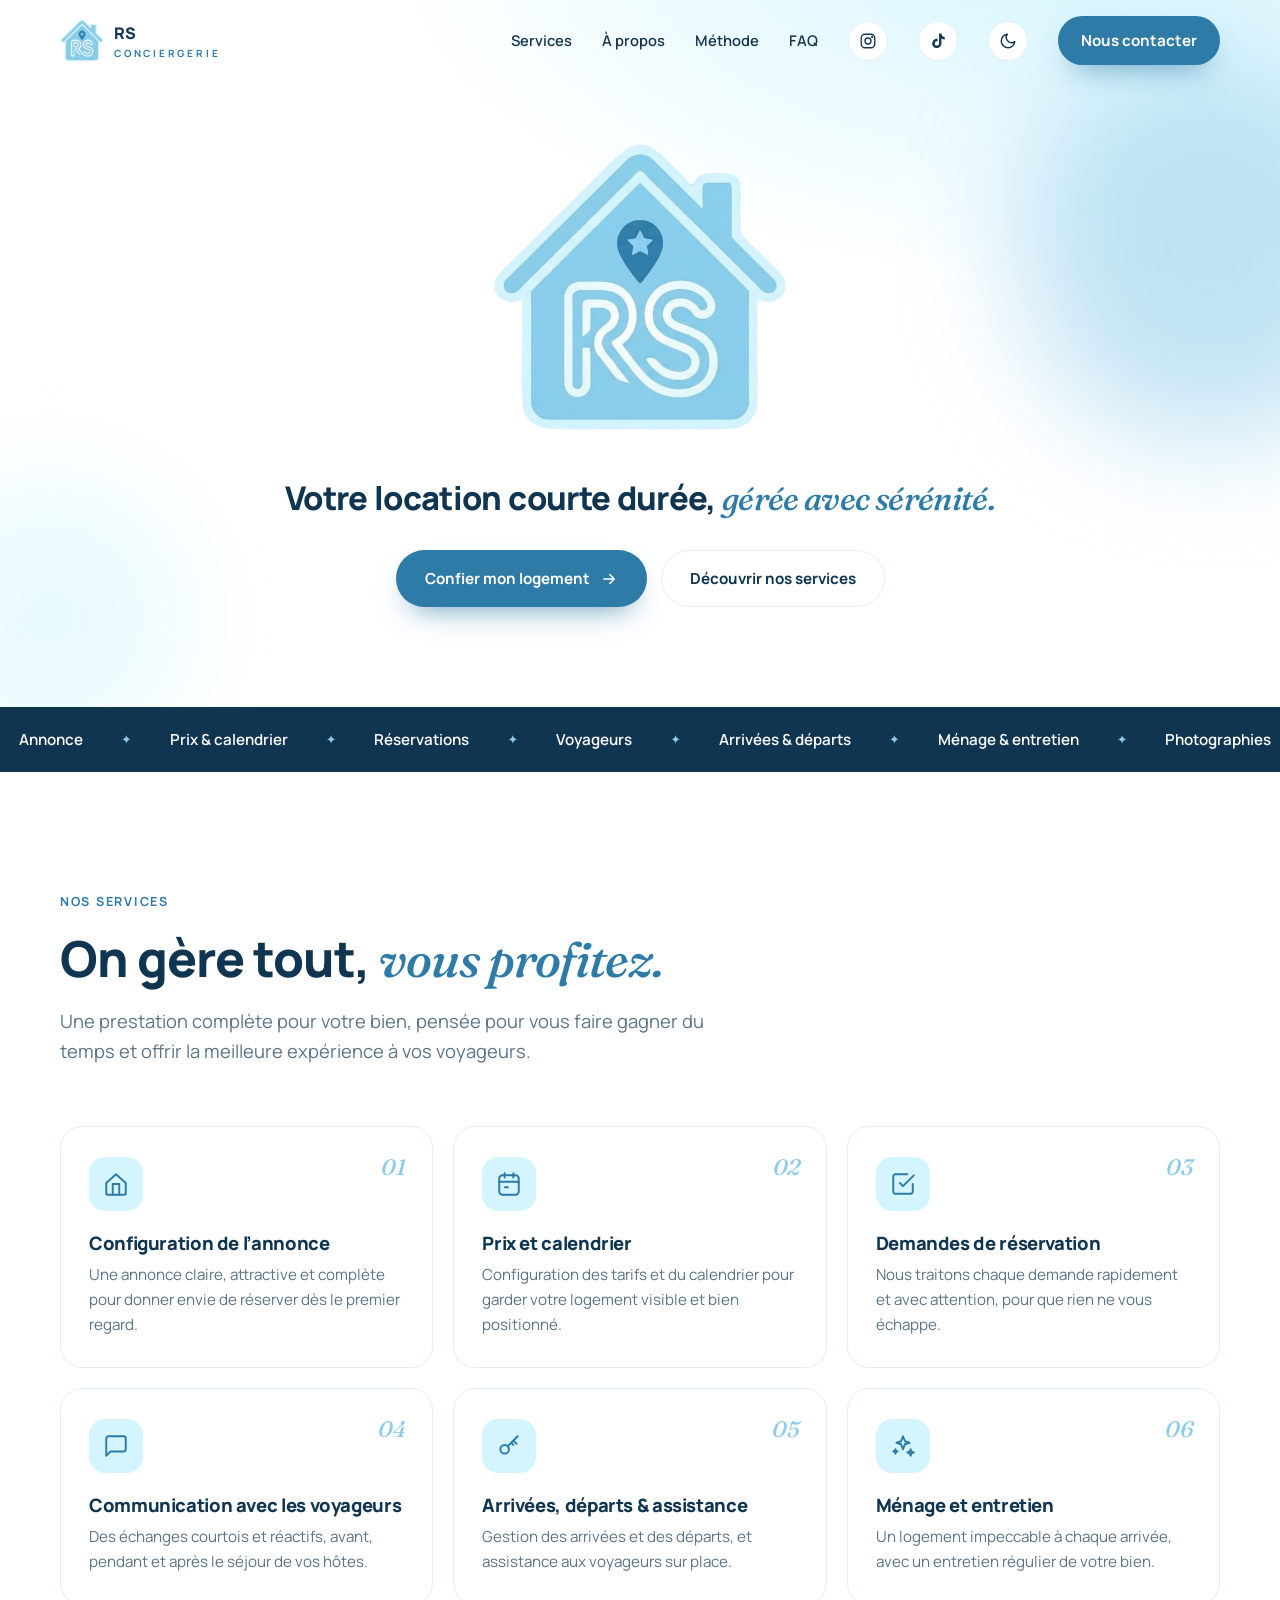
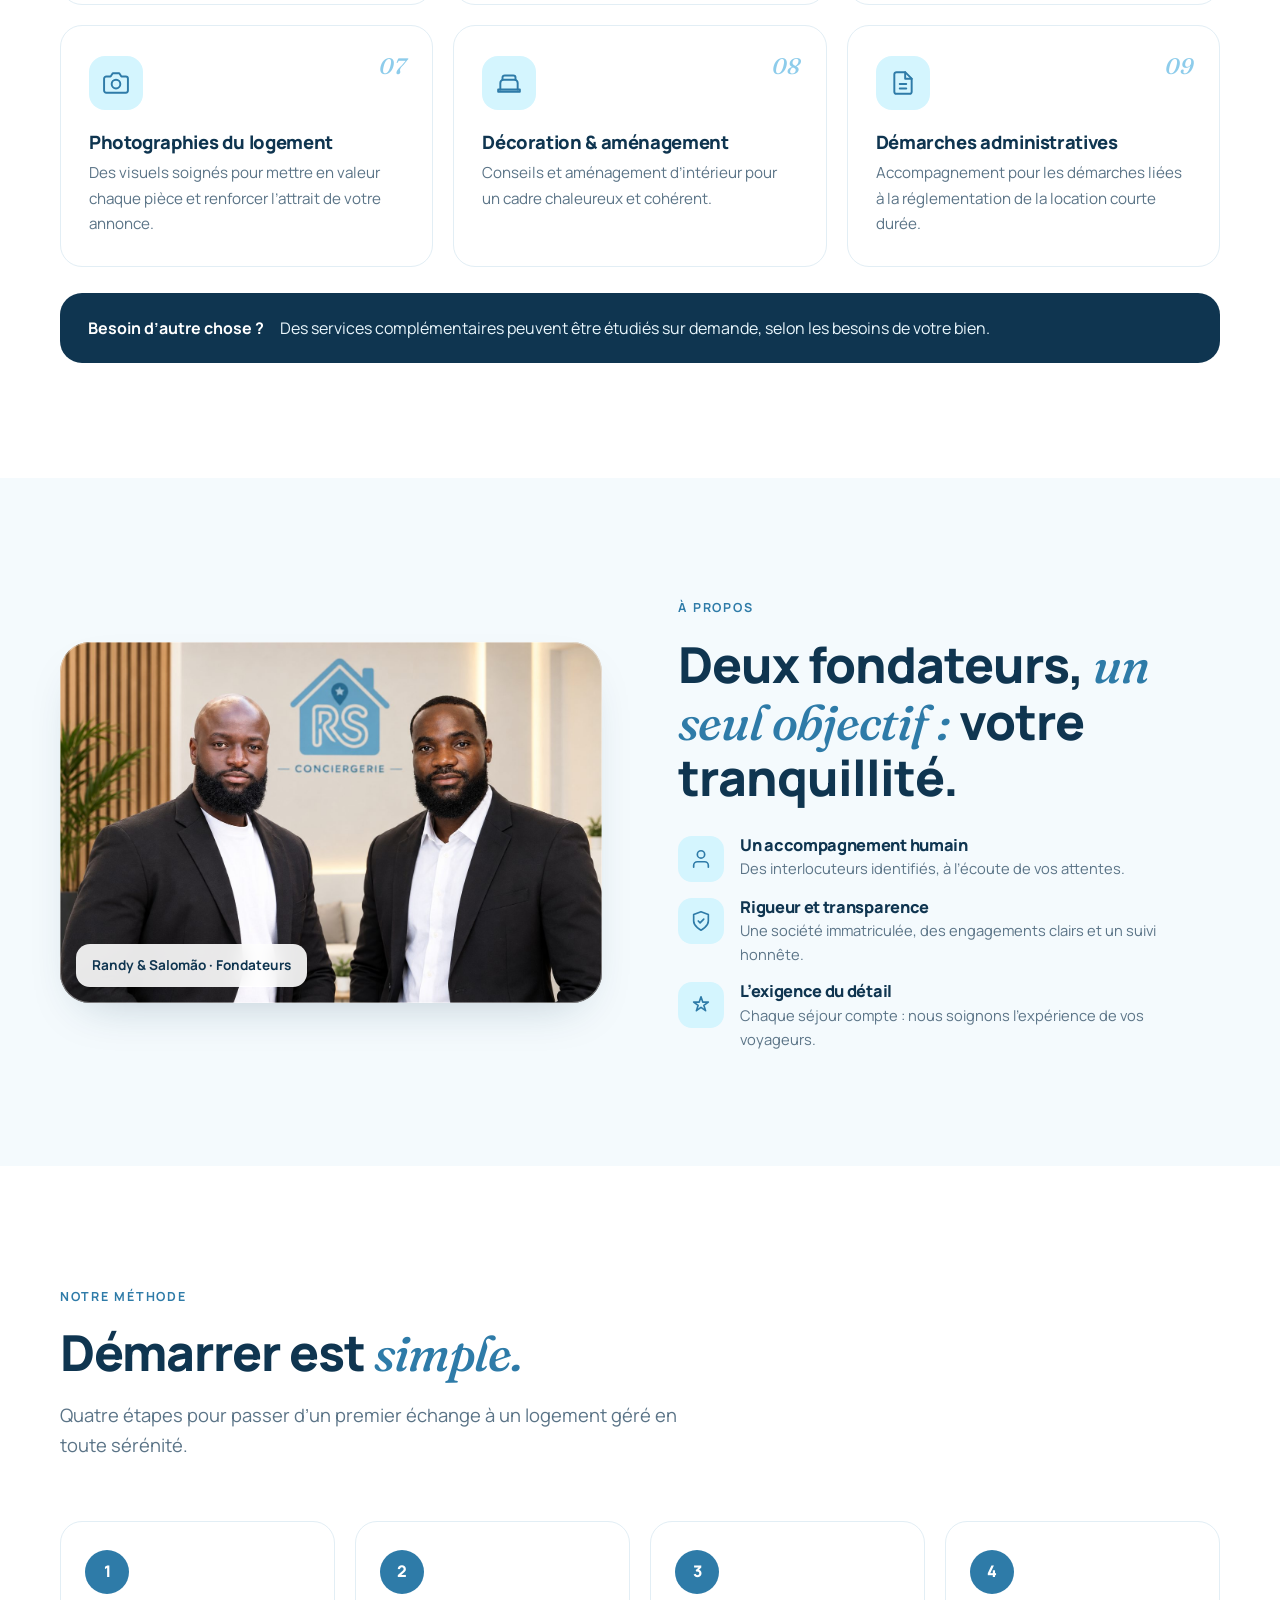
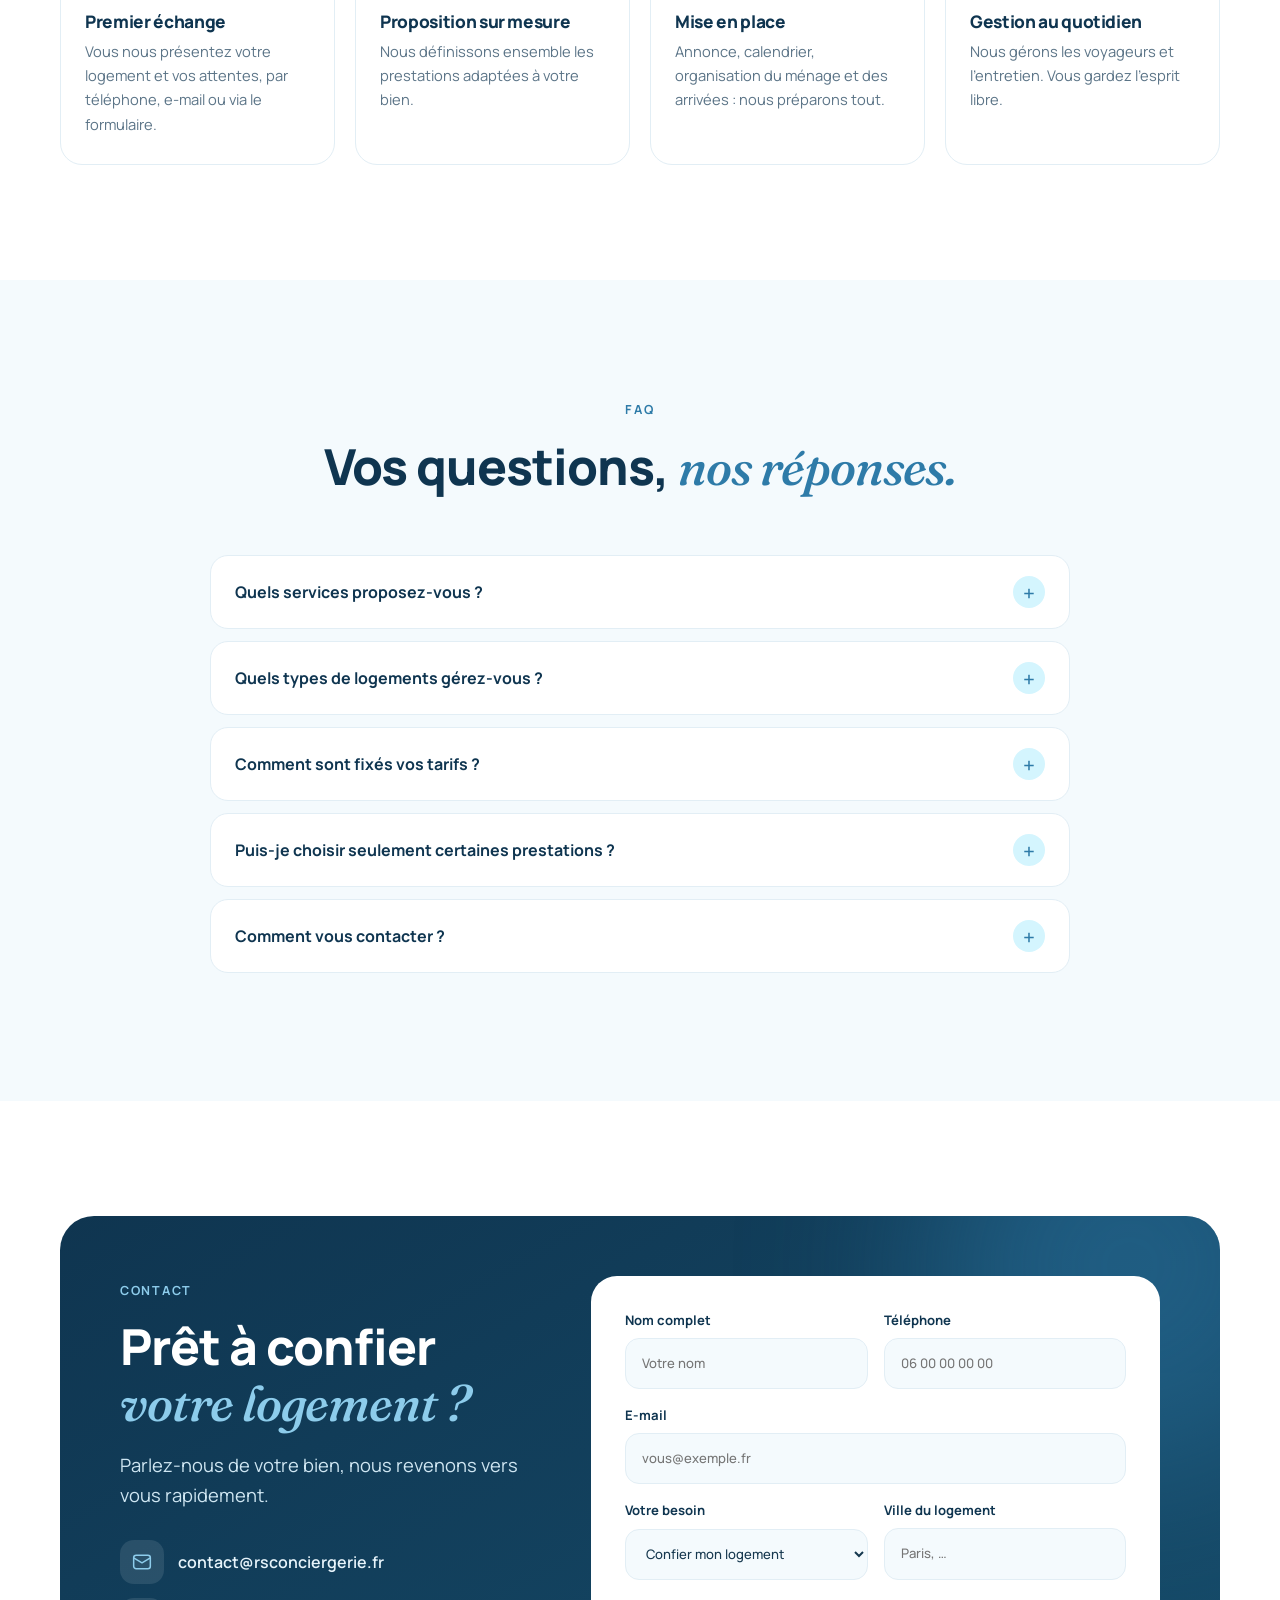
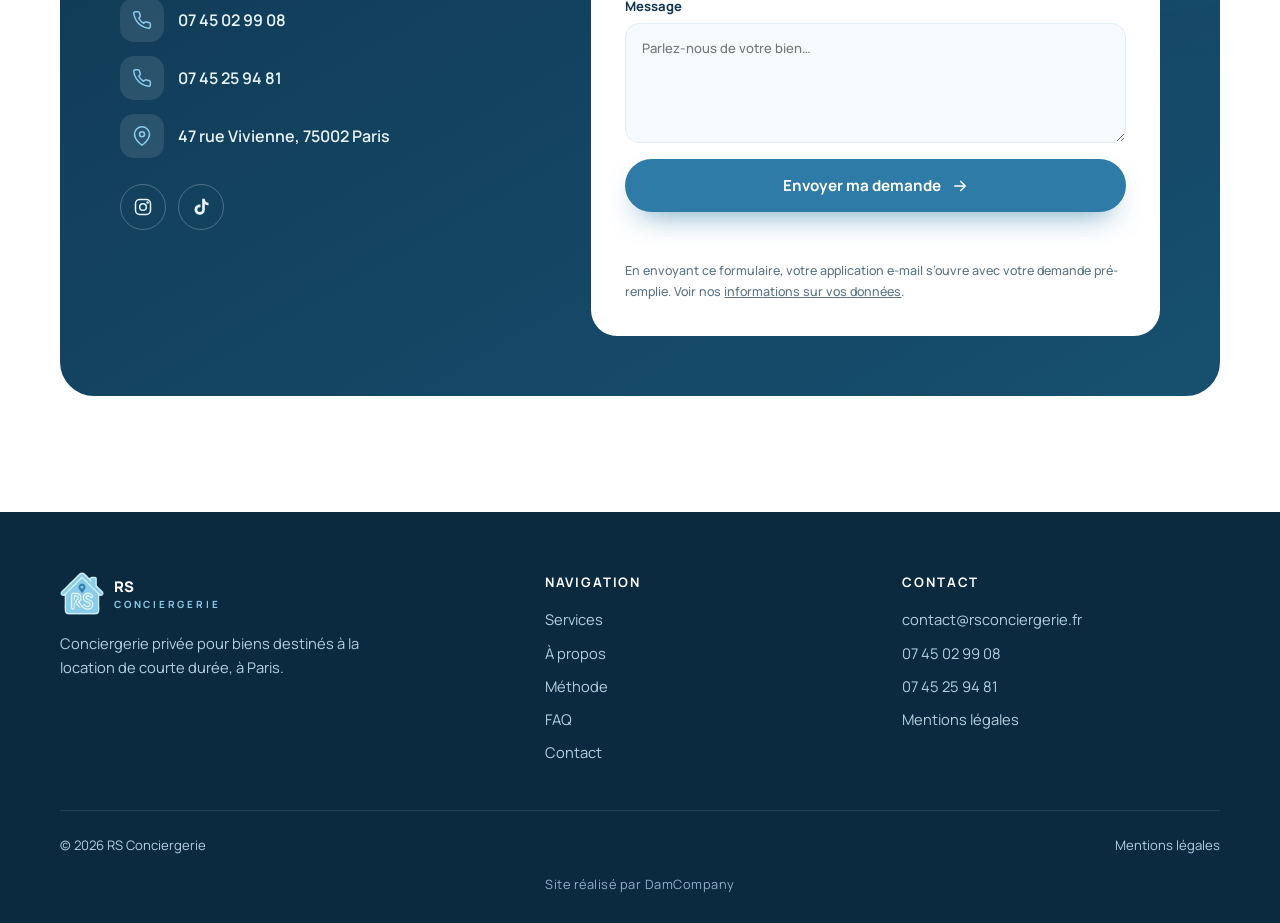
==== commit 5db68faa: "Ajout du mode nuit / mode jour" ====
--- a/index.html
+++ b/index.html
@@ -6,6 +6,7 @@
 <title>RS Conciergerie — Conciergerie privée pour locations courte durée à Paris</title>
 <meta name="description" content="RS Conciergerie gère votre location courte durée de A à Z : annonce, prix, réservations, voyageurs, ménage, entretien et démarches administratives. Basés à Paris.">
 <meta name="theme-color" content="#ffffff">
+<script>try{if(localStorage.getItem("theme")==="dark")document.documentElement.setAttribute("data-theme","dark")}catch(e){}</script>
 <link rel="icon" type="image/png" href="assets/favicon.png">
 <link rel="preconnect" href="https://fonts.googleapis.com">
 <link rel="preconnect" href="https://fonts.gstatic.com" crossorigin>
@@ -29,6 +30,7 @@
       <a href="#faq">FAQ</a>
       <a href="https://www.instagram.com/rsconciergerie_?stkn=MXJvY3Y4YjVndGR3eQ%3D%3D&amp;utm_source=qr" class="nav-social" target="_blank" rel="noopener" aria-label="Instagram"><svg viewBox="0 0 24 24" fill="none" stroke="currentColor" stroke-width="1.8" stroke-linecap="round" stroke-linejoin="round"><rect x="3" y="3" width="18" height="18" rx="5"/><circle cx="12" cy="12" r="4"/><circle cx="17.5" cy="6.5" r=".6" fill="currentColor"/></svg></a>
       <a href="https://www.tiktok.com/@rsconciergerie?_r=1&amp;_t=ZN-9AFDzYryNuw" class="nav-social" target="_blank" rel="noopener" aria-label="TikTok"><svg viewBox="0 0 24 24" fill="currentColor"><path d="M16.6 2h-3.2v13.2a2.9 2.9 0 1 1-2.9-2.9c.3 0 .6 0 .9.1V9.1a6.2 6.2 0 1 0 5.2 6.1V8.7a7.6 7.6 0 0 0 4.4 1.4V6.9a4.5 4.5 0 0 1-4.4-4.9z"/></svg></a>
+      <button class="theme-toggle" id="themeToggle" type="button" aria-label="Activer le mode nuit" aria-pressed="false"><svg class="i-moon" viewBox="0 0 24 24" fill="none" stroke="currentColor" stroke-width="1.9" stroke-linecap="round" stroke-linejoin="round"><path d="M21 12.8A9 9 0 1 1 11.2 3a7 7 0 0 0 9.8 9.8z"/></svg><svg class="i-sun" viewBox="0 0 24 24" fill="none" stroke="currentColor" stroke-width="1.9" stroke-linecap="round" stroke-linejoin="round"><circle cx="12" cy="12" r="4"/><path d="M12 2v2M12 20v2M4.9 4.9l1.4 1.4M17.7 17.7l1.4 1.4M2 12h2M20 12h2M4.9 19.1l1.4-1.4M17.7 6.3l1.4-1.4"/></svg></button>
       <a href="#contact" class="btn btn-primary">Nous contacter</a>
     </nav>
   </div>
--- a/css/style.css
+++ b/css/style.css
@@ -8,6 +8,10 @@
   --ink:#16384f;
   --muted:#5b7487;
   --bg:#ffffff;
+  --surface:#ffffff;
+  --head:#0f3550;
+  --accent:#2e7ba8;
+  --glass:rgba(255,255,255,.82);
   --bg-alt:#f4fafd;
   --line:#e2eef5;
   --radius:22px;
@@ -18,17 +22,17 @@
 }
 *,*::before,*::after{box-sizing:border-box}
 html{scroll-behavior:smooth;scroll-padding-top:84px}
-body{margin:0;font-family:var(--font);color:var(--ink);background:var(--bg);line-height:1.65;-webkit-font-smoothing:antialiased;overflow-x:hidden}
+body{transition:background .4s,color .4s;margin:0;font-family:var(--font);color:var(--ink);background:var(--bg);line-height:1.65;-webkit-font-smoothing:antialiased;overflow-x:hidden}
 img{max-width:100%;display:block}
 a{color:inherit;text-decoration:none}
-h1,h2,h3{margin:0;color:var(--navy);line-height:1.12;letter-spacing:-.02em}
+h1,h2,h3{margin:0;color:var(--head);line-height:1.12;letter-spacing:-.02em}
 p{margin:0}
 ul{margin:0;padding:0;list-style:none}
 .container{width:min(1160px,100% - 40px);margin-inline:auto}
 section{padding:clamp(64px,9vw,120px) 0;position:relative}
 .alt{background:var(--bg-alt)}
-em.accent{font-family:var(--serif);font-style:italic;font-weight:500;color:var(--deep)}
-.eyebrow{display:inline-flex;align-items:center;gap:10px;font-size:.78rem;font-weight:700;letter-spacing:.14em;text-transform:uppercase;color:var(--deep);margin-bottom:18px}
+em.accent{font-family:var(--serif);font-style:italic;font-weight:500;color:var(--accent)}
+.eyebrow{display:inline-flex;align-items:center;gap:10px;font-size:.78rem;font-weight:700;letter-spacing:.14em;text-transform:uppercase;color:var(--accent);margin-bottom:18px}
 .h2{font-size:clamp(1.9rem,4.4vw,3.1rem);font-weight:800}
 .lead{color:var(--muted);font-size:clamp(1rem,1.6vw,1.15rem);max-width:60ch;margin-top:18px}
 .head{max-width:760px;margin-bottom:clamp(36px,5vw,60px)}
@@ -43,26 +47,26 @@
 .btn:hover svg{transform:translateX(4px)}
 .btn-primary{background:var(--deep);color:#fff;box-shadow:0 14px 30px -14px rgba(46,123,168,.8)}
 .btn-primary:hover{background:var(--navy);transform:translateY(-3px)}
-.btn-ghost{background:#fff;color:var(--navy);border-color:var(--line)}
+.btn-ghost{background:var(--surface);color:var(--head);border-color:var(--line)}
 .btn-ghost:hover{border-color:var(--sky);transform:translateY(-3px);box-shadow:var(--shadow)}
 :focus-visible{outline:3px solid var(--deep);outline-offset:3px;border-radius:8px}
 
 /* header */
 .header{position:fixed;top:0;left:0;right:0;z-index:90;transition:background .35s,box-shadow .35s,padding .35s;padding:16px 0}
-.header::before{content:"";position:absolute;inset:0;z-index:-1;background:rgba(255,255,255,.82);backdrop-filter:blur(16px);-webkit-backdrop-filter:blur(16px);box-shadow:0 1px 0 var(--line);opacity:0;transition:opacity .35s}
+.header::before{content:"";position:absolute;inset:0;z-index:-1;background:var(--glass);backdrop-filter:blur(16px);-webkit-backdrop-filter:blur(16px);box-shadow:0 1px 0 var(--line);opacity:0;transition:opacity .35s}
 .header.scrolled::before{opacity:1}
 .header.scrolled{padding:10px 0}
 .nav{display:flex;align-items:center;justify-content:space-between;gap:20px}
-.brand{display:flex;align-items:center;gap:10px;font-weight:800;color:var(--navy);letter-spacing:-.01em}
+.brand{display:flex;align-items:center;gap:10px;font-weight:800;color:var(--head);letter-spacing:-.01em}
 .brand img{width:44px;height:auto}
-.brand span small{display:block;font-size:.62rem;letter-spacing:.28em;color:var(--deep);font-weight:700;margin-top:-2px}
+.brand span small{display:block;font-size:.62rem;letter-spacing:.28em;color:var(--accent);font-weight:700;margin-top:-2px}
 .menu{display:flex;align-items:center;gap:30px}
 .menu a:not(.btn){font-size:.92rem;font-weight:600;color:var(--ink);position:relative;padding:6px 0}
 .menu a:not(.btn)::after{content:"";position:absolute;left:0;bottom:0;height:2px;width:100%;background:var(--deep);transform:scaleX(0);transform-origin:right;transition:transform .4s var(--ease)}
 .menu a:not(.btn):hover::after{transform:scaleX(1);transform-origin:left}
 .menu .btn{padding:11px 22px}
-.burger{display:none;width:46px;height:46px;border-radius:50%;border:1px solid var(--line);background:#fff;cursor:pointer;position:relative}
-.burger span,.burger span::before,.burger span::after{position:absolute;left:50%;top:50%;width:18px;height:2px;background:var(--navy);border-radius:2px;transition:transform .35s var(--ease),background .2s;content:""}
+.burger{display:none;width:46px;height:46px;border-radius:50%;border:1px solid var(--line);background:var(--surface);cursor:pointer;position:relative}
+.burger span,.burger span::before,.burger span::after{position:absolute;left:50%;top:50%;width:18px;height:2px;background:var(--head);border-radius:2px;transition:transform .35s var(--ease),background .2s;content:""}
 .burger span{transform:translate(-50%,-50%)}
 .burger span::before{transform:translate(-50%,-6px);left:50%;top:50%}
 .burger span::after{transform:translate(-50%,5px);left:50%;top:50%}
@@ -71,7 +75,7 @@
 .burger[aria-expanded="true"] span::after{transform:translate(-50%,-50%) rotate(-45deg)}
 
 /* hero */
-.hero{padding-top:clamp(130px,16vw,190px);padding-bottom:clamp(60px,8vw,100px);overflow:hidden;background:radial-gradient(1200px 600px at 85% -10%,var(--sky-soft),transparent 60%),#fff}
+.hero{padding-top:clamp(130px,16vw,190px);padding-bottom:clamp(60px,8vw,100px);overflow:hidden;background:radial-gradient(1200px 600px at 85% -10%,var(--sky-soft),transparent 60%),var(--bg)}
 .blob{position:absolute;border-radius:50%;filter:blur(60px);opacity:.55;z-index:0;animation:float 14s ease-in-out infinite}
 .blob.b1{width:380px;height:380px;background:var(--sky);top:60px;right:-120px}
 .blob.b2{width:260px;height:260px;background:var(--sky-soft);bottom:-40px;left:-80px;animation-delay:-6s}
@@ -86,11 +90,11 @@
 @media (min-width:760px){.hero-center h1{white-space:nowrap}}
 .menu a.nav-social{padding:0}
 .menu a.nav-social::after{display:none}
-.nav-social{width:40px;height:40px;border-radius:50%;border:1px solid var(--line);background:#fff;display:grid;place-items:center;color:var(--navy);transition:background .3s,color .3s,transform .35s var(--ease),border-color .3s}
+.nav-social{width:40px;height:40px;border-radius:50%;border:1px solid var(--line);background:var(--surface);display:grid;place-items:center;color:var(--head);transition:background .3s,color .3s,transform .35s var(--ease),border-color .3s}
 .nav-social svg{width:18px;height:18px}
-.nav-social:hover{background:var(--deep);color:#fff;border-color:var(--deep);transform:translateY(-3px)}
+.nav-social:hover{background:var(--deep);color:#fff;border-color:var(--accent);transform:translateY(-3px)}
 .hero-grid{display:grid;grid-template-columns:1.1fr .9fr;gap:clamp(30px,5vw,70px);align-items:center;position:relative;z-index:1}
-.tag{display:inline-flex;align-items:center;gap:10px;padding:8px 16px 8px 10px;background:#fff;border:1px solid var(--line);border-radius:999px;font-size:.82rem;font-weight:600;color:var(--navy);box-shadow:0 6px 18px -10px rgba(15,53,80,.3)}
+.tag{display:inline-flex;align-items:center;gap:10px;padding:8px 16px 8px 10px;background:var(--surface);border:1px solid var(--line);border-radius:999px;font-size:.82rem;font-weight:600;color:var(--head);box-shadow:0 6px 18px -10px rgba(15,53,80,.3)}
 .tag i{width:8px;height:8px;border-radius:50%;background:#34c38f;box-shadow:0 0 0 0 rgba(52,195,143,.6);animation:pulse 2s infinite}
 @keyframes pulse{70%{box-shadow:0 0 0 10px rgba(52,195,143,0)}100%{box-shadow:0 0 0 0 rgba(52,195,143,0)}}
 .hero h1{font-size:clamp(2.4rem,6.2vw,4.6rem);font-weight:800;margin:22px 0 22px}
@@ -98,7 +102,7 @@
 .cta-row{display:flex;flex-wrap:wrap;gap:14px;margin-top:34px}
 .hero-points{display:flex;flex-wrap:wrap;gap:10px 26px;margin-top:34px;color:var(--muted);font-size:.9rem;font-weight:600}
 .hero-points li{display:flex;align-items:center;gap:8px}
-.hero-points svg{width:18px;height:18px;color:var(--deep)}
+.hero-points svg{width:18px;height:18px;color:var(--accent)}
 .hero-visual{position:relative;display:grid;place-items:center}
 .logo-stage{position:relative;width:min(420px,88%);aspect-ratio:1;border-radius:50%;background:linear-gradient(145deg,#fff,var(--sky-soft));display:grid;place-items:center;box-shadow:var(--shadow),inset 0 0 0 1px #fff}
 .logo-stage::before,.logo-stage::after{content:"";position:absolute;inset:-22px;border-radius:50%;border:1.5px dashed var(--sky);opacity:.7;animation:spin 40s linear infinite}
@@ -106,8 +110,8 @@
 @keyframes spin{to{transform:rotate(360deg)}}
 .logo-stage img{width:62%;animation:bob 6s ease-in-out infinite}
 @keyframes bob{50%{transform:translateY(-12px)}}
-.chip{position:absolute;background:#fff;border:1px solid var(--line);border-radius:16px;padding:12px 16px;font-size:.82rem;font-weight:700;color:var(--navy);display:flex;align-items:center;gap:10px;box-shadow:var(--shadow);animation:bob 7s ease-in-out infinite}
-.chip svg{width:20px;height:20px;color:var(--deep)}
+.chip{position:absolute;background:var(--surface);border:1px solid var(--line);border-radius:16px;padding:12px 16px;font-size:.82rem;font-weight:700;color:var(--head);display:flex;align-items:center;gap:10px;box-shadow:var(--shadow);animation:bob 7s ease-in-out infinite}
+.chip svg{width:20px;height:20px;color:var(--accent)}
 .chip.c1{top:6%;left:-2%}
 .chip.c2{bottom:12%;right:-4%;animation-delay:-3s}
 .chip.c3{bottom:-2%;left:8%;animation-delay:-5s}
@@ -122,13 +126,13 @@
 
 /* services */
 .grid-services{display:grid;grid-template-columns:repeat(3,1fr);gap:20px}
-.card{position:relative;background:#fff;border:1px solid var(--line);border-radius:var(--radius);padding:30px 28px;overflow:hidden;transition:transform .45s var(--ease),box-shadow .45s var(--ease),border-color .3s}
+.card{position:relative;background:var(--surface);border:1px solid var(--line);border-radius:var(--radius);padding:30px 28px;overflow:hidden;transition:transform .45s var(--ease),box-shadow .45s var(--ease),border-color .3s}
 .card::before{content:"";position:absolute;inset:0;background:linear-gradient(160deg,var(--sky-soft),transparent 60%);opacity:0;transition:opacity .4s}
 .card:hover{transform:translateY(-8px);box-shadow:var(--shadow);border-color:var(--sky)}
 .card:hover::before{opacity:1}
 .card>*{position:relative}
 .card .num{position:absolute;top:22px;right:26px;font-family:var(--serif);font-style:italic;font-size:1.4rem;color:var(--sky);font-weight:500}
-.ico{width:54px;height:54px;border-radius:16px;background:var(--sky-soft);color:var(--deep);display:grid;place-items:center;margin-bottom:22px;transition:background .35s,color .35s,transform .45s var(--ease)}
+.ico{width:54px;height:54px;border-radius:16px;background:var(--sky-soft);color:var(--accent);display:grid;place-items:center;margin-bottom:22px;transition:background .35s,color .35s,transform .45s var(--ease)}
 .ico svg{width:26px;height:26px}
 .card:hover .ico{background:var(--deep);color:#fff;transform:rotate(-6deg) scale(1.06)}
 .card h3{font-size:1.15rem;font-weight:800;margin-bottom:8px}
@@ -141,7 +145,7 @@
 .photo{position:relative;border-radius:30px;overflow:hidden;box-shadow:var(--shadow)}
 .photo img{width:100%;height:auto;transition:transform 1.2s var(--ease)}
 .photo:hover img{transform:scale(1.04)}
-.photo figcaption{position:absolute;left:16px;bottom:16px;background:rgba(255,255,255,.9);backdrop-filter:blur(10px);padding:10px 16px;border-radius:14px;font-size:.85rem;font-weight:700;color:var(--navy)}
+.photo figcaption{position:absolute;left:16px;bottom:16px;background:rgba(255,255,255,.9);backdrop-filter:blur(10px);padding:10px 16px;border-radius:14px;font-size:.85rem;font-weight:700;color:#0f3550}
 .photo::after{content:"";position:absolute;inset:0;border-radius:30px;box-shadow:inset 0 0 0 1px rgba(255,255,255,.4);pointer-events:none}
 .values{display:grid;gap:16px;margin-top:30px}
 .values li{display:flex;gap:16px;align-items:flex-start}
@@ -152,7 +156,7 @@
 
 /* process */
 .steps{display:grid;grid-template-columns:repeat(4,1fr);gap:20px;counter-reset:s;position:relative}
-.step{background:#fff;border:1px solid var(--line);border-radius:var(--radius);padding:28px 24px;position:relative;transition:transform .4s var(--ease),box-shadow .4s}
+.step{background:var(--surface);border:1px solid var(--line);border-radius:var(--radius);padding:28px 24px;position:relative;transition:transform .4s var(--ease),box-shadow .4s}
 .step:hover{transform:translateY(-6px);box-shadow:var(--shadow)}
 .step b{display:grid;place-items:center;width:44px;height:44px;border-radius:50%;background:var(--deep);color:#fff;font-weight:800;margin-bottom:18px}
 .step h3{font-size:1.08rem;font-weight:800;margin-bottom:8px}
@@ -160,11 +164,11 @@
 
 /* faq */
 .faq{max-width:860px;margin-inline:auto}
-details{background:#fff;border:1px solid var(--line);border-radius:18px;margin-bottom:12px;transition:border-color .3s,box-shadow .3s}
+details{background:var(--surface);border:1px solid var(--line);border-radius:18px;margin-bottom:12px;transition:border-color .3s,box-shadow .3s}
 details[open]{border-color:var(--sky);box-shadow:var(--shadow)}
-summary{list-style:none;cursor:pointer;padding:20px 24px;font-weight:700;color:var(--navy);display:flex;justify-content:space-between;align-items:center;gap:16px}
+summary{list-style:none;cursor:pointer;padding:20px 24px;font-weight:700;color:var(--head);display:flex;justify-content:space-between;align-items:center;gap:16px}
 summary::-webkit-details-marker{display:none}
-summary::after{content:"+";flex:none;width:32px;height:32px;border-radius:50%;background:var(--sky-soft);color:var(--deep);display:grid;place-items:center;font-size:1.3rem;font-weight:500;transition:transform .4s var(--ease),background .3s,color .3s}
+summary::after{content:"+";flex:none;width:32px;height:32px;border-radius:50%;background:var(--sky-soft);color:var(--accent);display:grid;place-items:center;font-size:1.3rem;font-weight:500;transition:transform .4s var(--ease),background .3s,color .3s}
 details[open] summary::after{transform:rotate(135deg);background:var(--deep);color:#fff}
 details p{padding:0 24px 22px;color:var(--muted);animation:fade .5s var(--ease)}
 @keyframes fade{from{opacity:0;transform:translateY(-6px)}}
@@ -182,16 +186,16 @@
 .coords .ico svg{width:20px;height:20px}
 .socials{display:flex;gap:12px;margin-top:26px}
 .socials a{width:46px;height:46px;border-radius:50%;border:1px solid rgba(255,255,255,.25);display:grid;place-items:center;transition:background .3s,transform .35s var(--ease),color .3s}
-.socials a:hover{background:#fff;color:var(--navy);transform:translateY(-4px)}
+.socials a:hover{background:#fff;color:#0f3550;transform:translateY(-4px)}
 .socials svg{width:20px;height:20px}
-form{background:#fff;border-radius:26px;padding:clamp(22px,3vw,34px);color:var(--ink);display:grid;grid-template-columns:1fr 1fr;gap:16px}
+form{background:var(--surface);border-radius:26px;padding:clamp(22px,3vw,34px);color:var(--ink);display:grid;grid-template-columns:1fr 1fr;gap:16px}
 form .full{grid-column:1/-1}
-label{display:grid;gap:6px;font-size:.82rem;font-weight:700;color:var(--navy)}
+label{display:grid;gap:6px;font-size:.82rem;font-weight:700;color:var(--head)}
 input,select,textarea{font:inherit;font-weight:500;color:var(--ink);padding:14px 16px;border:1.5px solid var(--line);border-radius:14px;background:var(--bg-alt);transition:border-color .3s,box-shadow .3s,background .3s;width:100%}
-input:focus,select:focus,textarea:focus{outline:none;border-color:var(--deep);background:#fff;box-shadow:0 0 0 4px var(--sky-soft)}
+input:focus,select:focus,textarea:focus{outline:none;border-color:var(--accent);background:var(--surface);box-shadow:0 0 0 4px var(--sky-soft)}
 textarea{min-height:120px;resize:vertical}
 .note{font-size:.78rem;color:var(--muted);font-weight:500}
-.status{font-size:.88rem;font-weight:600;color:var(--deep);min-height:1.2em}
+.status{font-size:.88rem;font-weight:600;color:var(--accent);min-height:1.2em}
 
 /* footer */
 .footer{background:#0b2a40;color:#b7cfdf;padding:60px 0 28px;font-size:.92rem}
@@ -213,8 +217,8 @@
 .legal p,.legal li{color:var(--muted);margin-bottom:10px}
 .legal li{padding-left:18px;position:relative}
 .legal li::before{content:"";position:absolute;left:0;top:.75em;width:6px;height:6px;border-radius:50%;background:var(--sky)}
-.legal strong{color:var(--navy)}
-.legal a.inline{color:var(--deep);font-weight:700;border-bottom:1.5px solid var(--sky)}
+.legal strong{color:var(--head)}
+.legal a.inline{color:var(--accent);font-weight:700;border-bottom:1.5px solid var(--sky)}
 .kbis{display:flex;align-items:center;gap:14px;flex-wrap:wrap;margin-top:18px}
 
 /* reveal */
@@ -236,7 +240,7 @@
 }
 @media (max-width:760px){
   .burger{display:block}
-  .menu{position:fixed;inset:0 0 0 auto;width:min(340px,86vw);background:#fff;flex-direction:column;align-items:flex-start;justify-content:center;gap:22px;padding:40px 32px;transform:translateX(105%);transition:transform .5s var(--ease);box-shadow:-30px 0 60px -30px rgba(15,53,80,.4)}
+  .menu{position:fixed;inset:0 0 0 auto;width:min(340px,86vw);background:var(--surface);flex-direction:column;align-items:flex-start;justify-content:center;gap:22px;padding:40px 32px;transform:translateX(105%);transition:transform .5s var(--ease);box-shadow:-30px 0 60px -30px rgba(15,53,80,.4)}
   .menu.open{transform:none}
   .menu a:not(.btn){font-size:1.25rem}
   .menu .btn{width:100%}
@@ -256,3 +260,29 @@
   .rv{opacity:1;transform:none}
   html{scroll-behavior:auto}
 }
+
+/* theme toggle */
+.theme-toggle{width:40px;height:40px;border-radius:50%;border:1px solid var(--line);background:var(--surface);color:var(--head);display:grid;place-items:center;cursor:pointer;padding:0;transition:background .3s,color .3s,transform .35s var(--ease),border-color .3s}
+.theme-toggle svg{width:18px;height:18px;grid-area:1/1;transition:transform .5s var(--ease),opacity .3s}
+.theme-toggle .i-sun{opacity:0;transform:rotate(-90deg) scale(.5)}
+.theme-toggle:hover{background:var(--deep);color:#fff;border-color:var(--deep);transform:translateY(-3px)}
+:root[data-theme="dark"] .theme-toggle .i-sun{opacity:1;transform:none}
+:root[data-theme="dark"] .theme-toggle .i-moon{opacity:0;transform:rotate(90deg) scale(.5)}
+
+/* dark mode — bleu nuit */
+:root[data-theme="dark"]{
+  color-scheme:dark;
+  --bg:#0a1f33;--bg-alt:#0d2840;--surface:#102d46;
+  --ink:#d3e3ef;--muted:#9fb7c9;--line:#1f4663;
+  --sky-soft:rgba(141,204,235,.14);
+  --head:#f1f8fc;--accent:#7cc3ec;--navy:#123a5a;
+  --glass:rgba(10,31,51,.82);
+  --shadow:0 20px 50px -24px rgba(0,0,0,.7);
+}
+:root[data-theme="dark"] .blob{opacity:.22}
+:root[data-theme="dark"] .footer{background:#07182a}
+:root[data-theme="dark"] .marquee{border-block:1px solid var(--line)}
+:root[data-theme="dark"] .btn-primary:hover{background:var(--deep-2)}
+:root[data-theme="dark"] .menu{box-shadow:-30px 0 60px -30px rgba(0,0,0,.8)}
+:root[data-theme="dark"] .contact-wrap{border:1px solid var(--line)}
+:root[data-theme="dark"] .photo img,:root[data-theme="dark"] .logo-stage img{filter:brightness(.95)}
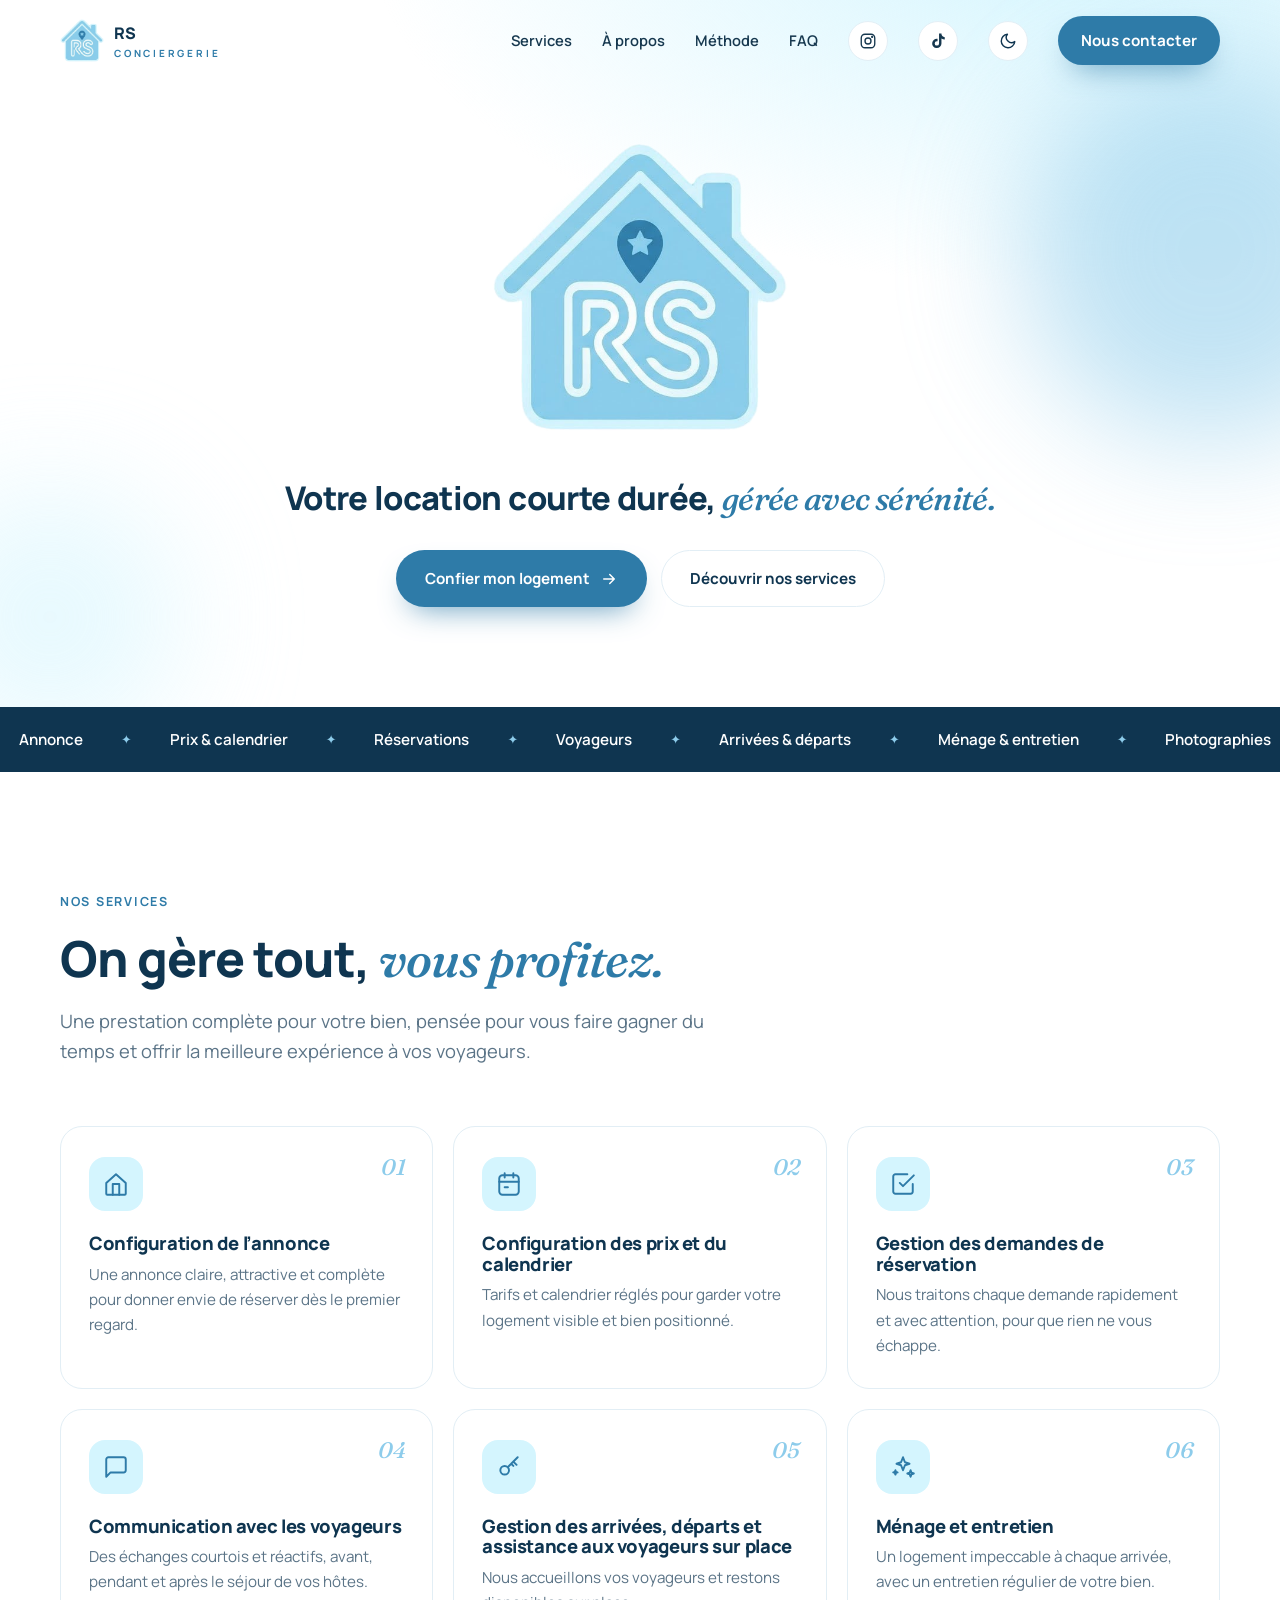
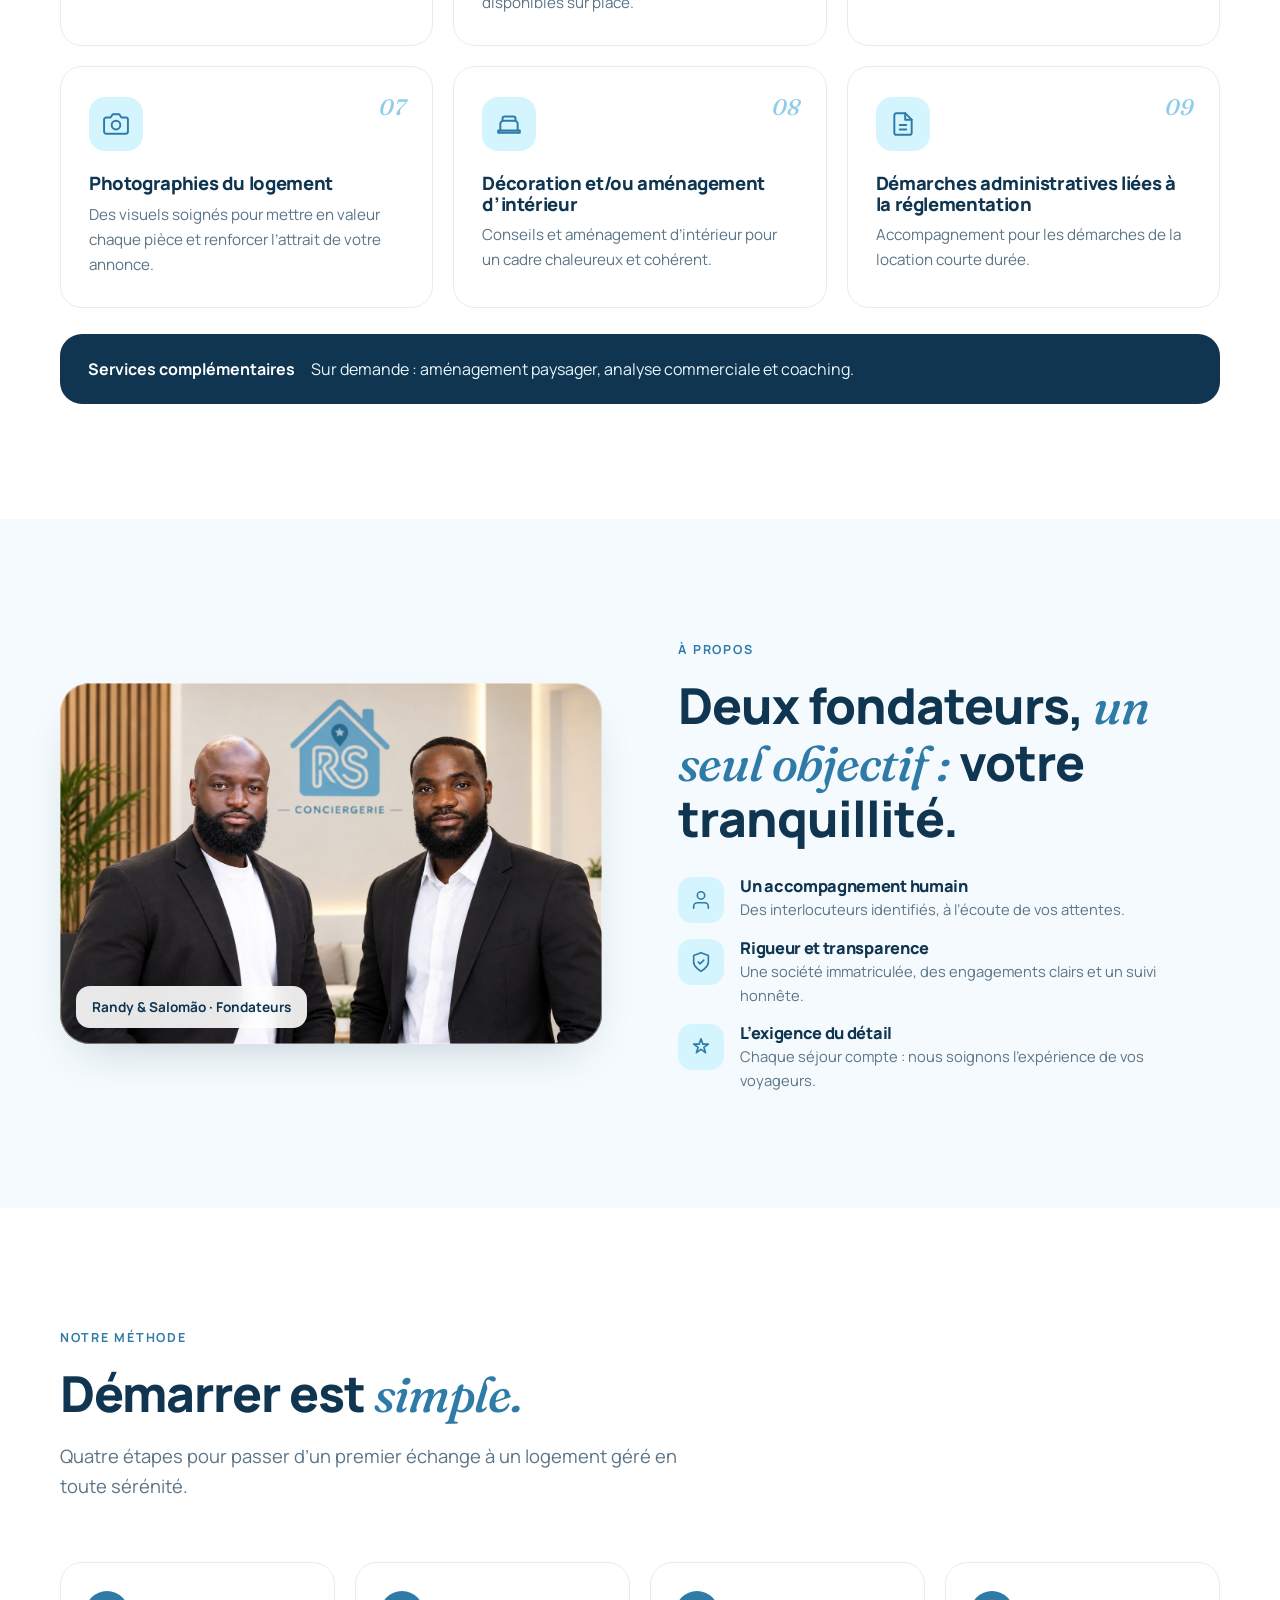
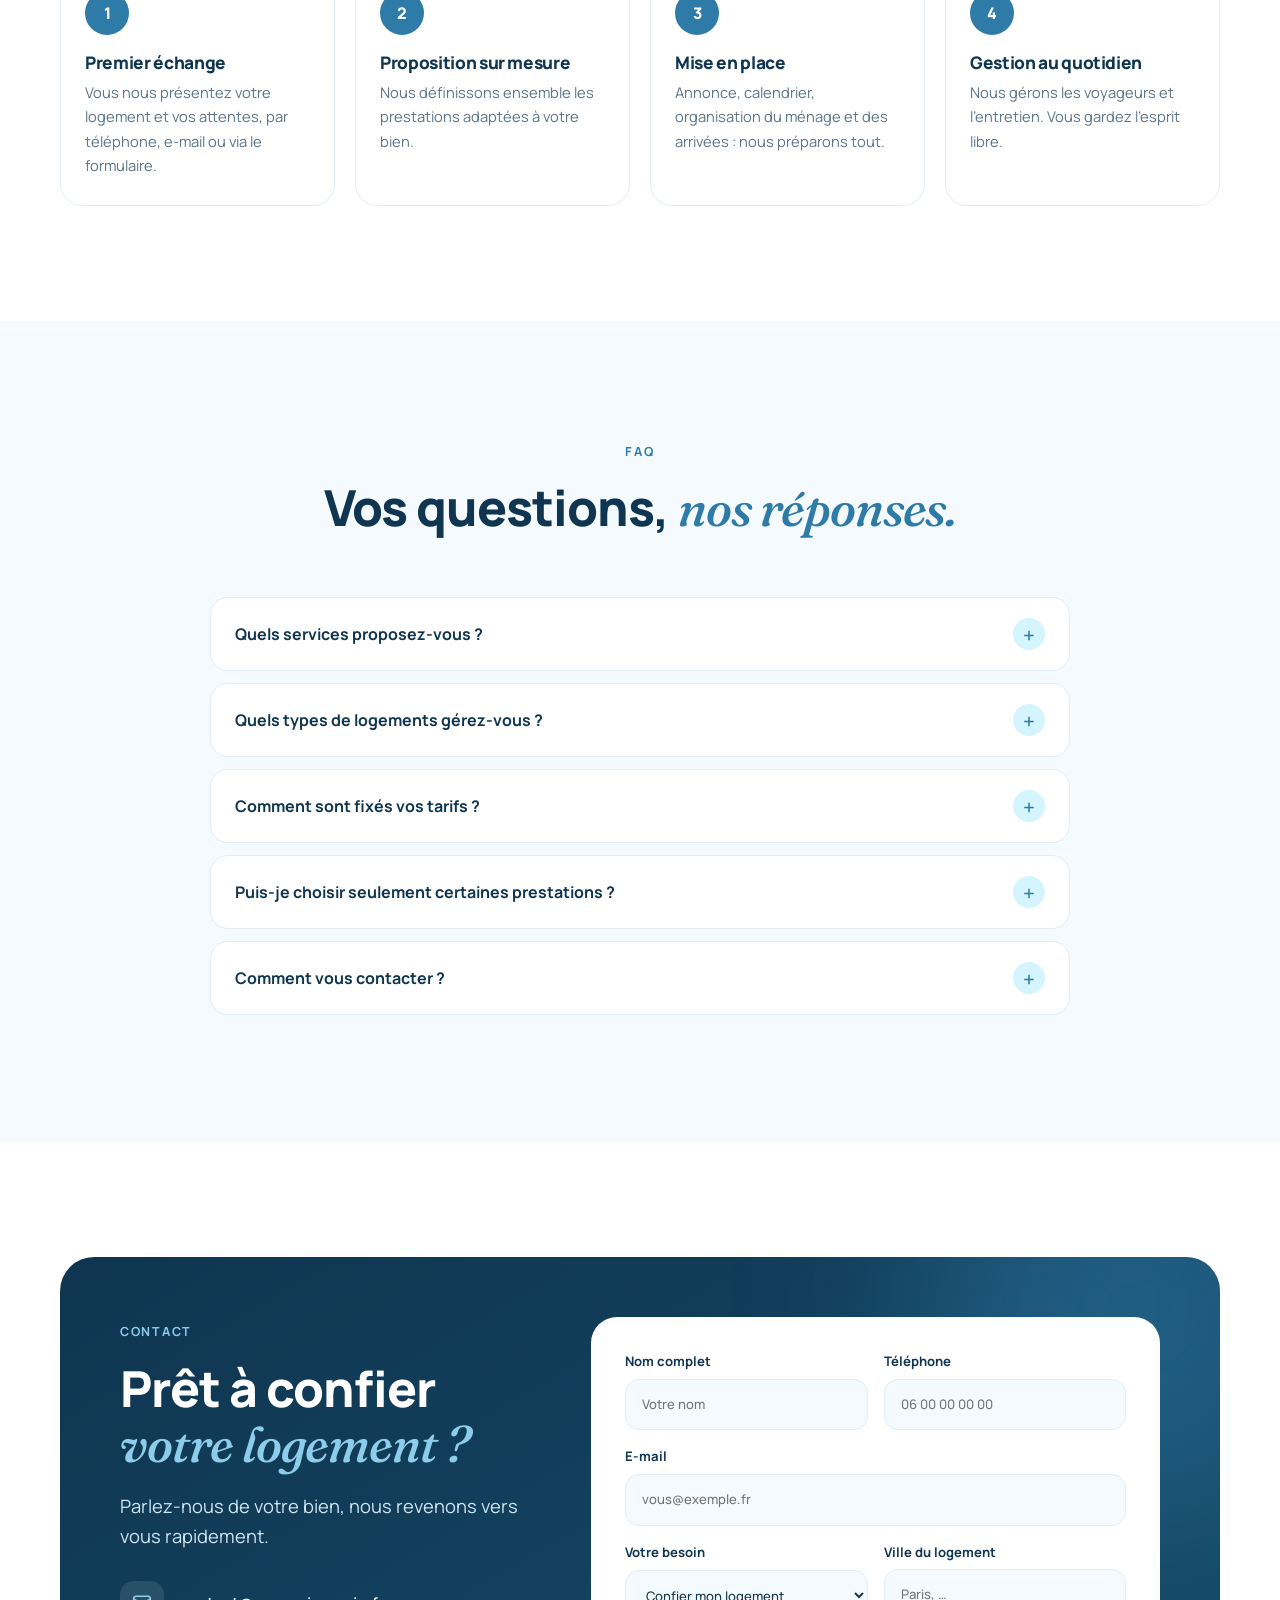
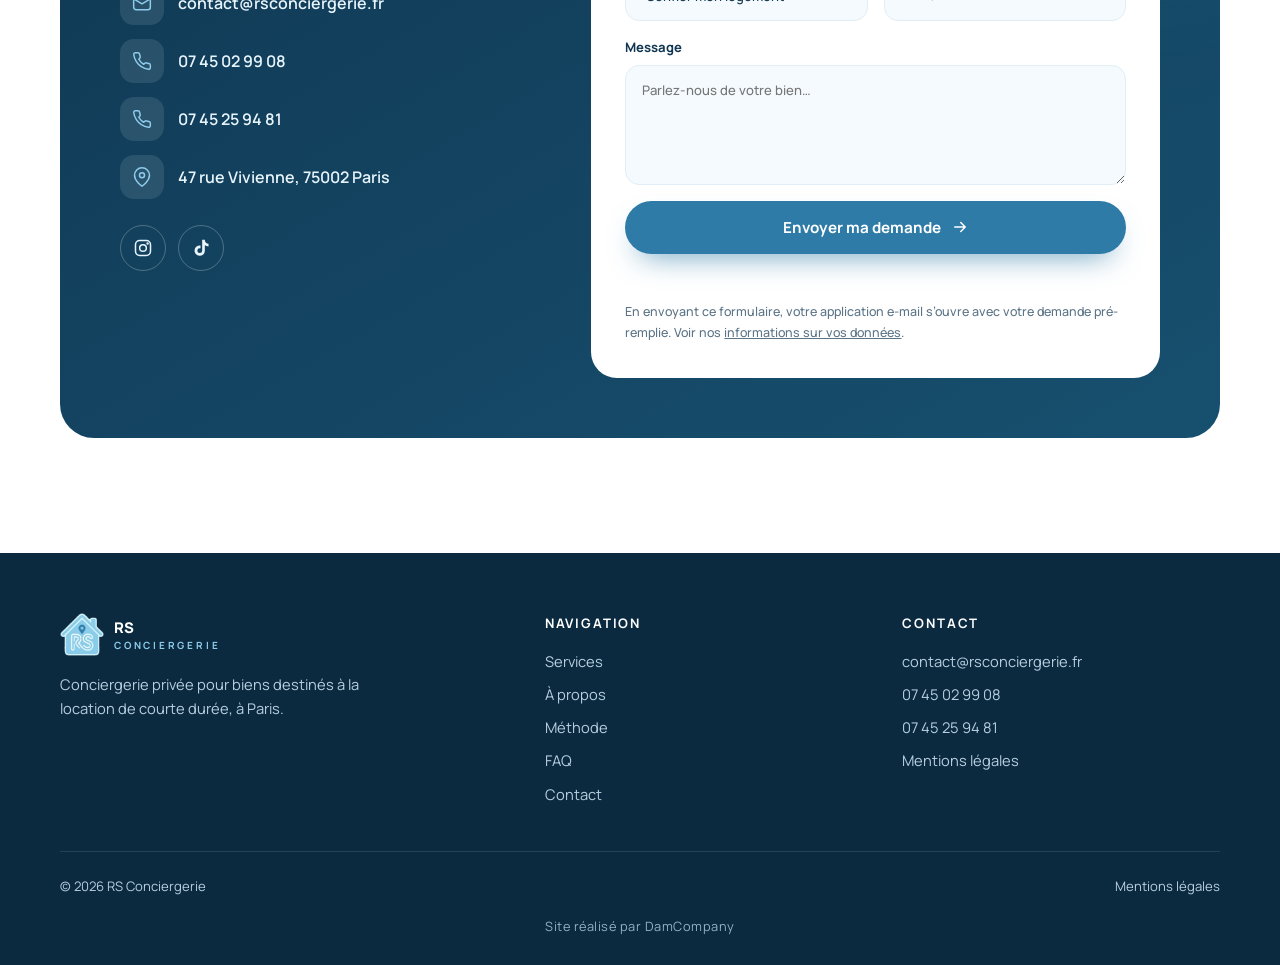
==== commit 3f89045f: "Services alignés sur la liste Airbnb + services complémentaires" ====
--- a/index.html
+++ b/index.html
@@ -68,18 +68,18 @@
     </div>
     <div class="grid-services">
       <article class="card rv"><span class="num">01</span><div class="ico"><svg viewBox="0 0 24 24" fill="none" stroke="currentColor" stroke-width="1.8" stroke-linecap="round" stroke-linejoin="round"><path d="M3 11 12 3l9 8v10a1 1 0 0 1-1 1H4a1 1 0 0 1-1-1z"/><path d="M9 22V12h6v10"/></svg></div><h3>Configuration de l’annonce</h3><p>Une annonce claire, attractive et complète pour donner envie de réserver dès le premier regard.</p></article>
-      <article class="card rv" style="--d:.08s"><span class="num">02</span><div class="ico"><svg viewBox="0 0 24 24" fill="none" stroke="currentColor" stroke-width="1.8" stroke-linecap="round" stroke-linejoin="round"><rect x="3" y="4" width="18" height="18" rx="3"/><path d="M16 2v4M8 2v4M3 10h18M8 15h3"/></svg></div><h3>Prix et calendrier</h3><p>Configuration des tarifs et du calendrier pour garder votre logement visible et bien positionné.</p></article>
-      <article class="card rv" style="--d:.16s"><span class="num">03</span><div class="ico"><svg viewBox="0 0 24 24" fill="none" stroke="currentColor" stroke-width="1.8" stroke-linecap="round" stroke-linejoin="round"><path d="M9 11l3 3L22 4"/><path d="M21 12v7a2 2 0 0 1-2 2H5a2 2 0 0 1-2-2V5a2 2 0 0 1 2-2h11"/></svg></div><h3>Demandes de réservation</h3><p>Nous traitons chaque demande rapidement et avec attention, pour que rien ne vous échappe.</p></article>
+      <article class="card rv" style="--d:.08s"><span class="num">02</span><div class="ico"><svg viewBox="0 0 24 24" fill="none" stroke="currentColor" stroke-width="1.8" stroke-linecap="round" stroke-linejoin="round"><rect x="3" y="4" width="18" height="18" rx="3"/><path d="M16 2v4M8 2v4M3 10h18M8 15h3"/></svg></div><h3>Configuration des prix et du calendrier</h3><p>Tarifs et calendrier réglés pour garder votre logement visible et bien positionné.</p></article>
+      <article class="card rv" style="--d:.16s"><span class="num">03</span><div class="ico"><svg viewBox="0 0 24 24" fill="none" stroke="currentColor" stroke-width="1.8" stroke-linecap="round" stroke-linejoin="round"><path d="M9 11l3 3L22 4"/><path d="M21 12v7a2 2 0 0 1-2 2H5a2 2 0 0 1-2-2V5a2 2 0 0 1 2-2h11"/></svg></div><h3>Gestion des demandes de réservation</h3><p>Nous traitons chaque demande rapidement et avec attention, pour que rien ne vous échappe.</p></article>
       <article class="card rv"><span class="num">04</span><div class="ico"><svg viewBox="0 0 24 24" fill="none" stroke="currentColor" stroke-width="1.8" stroke-linecap="round" stroke-linejoin="round"><path d="M21 15a2 2 0 0 1-2 2H7l-4 4V5a2 2 0 0 1 2-2h14a2 2 0 0 1 2 2z"/></svg></div><h3>Communication avec les voyageurs</h3><p>Des échanges courtois et réactifs, avant, pendant et après le séjour de vos hôtes.</p></article>
-      <article class="card rv" style="--d:.08s"><span class="num">05</span><div class="ico"><svg viewBox="0 0 24 24" fill="none" stroke="currentColor" stroke-width="1.8" stroke-linecap="round" stroke-linejoin="round"><circle cx="8" cy="15" r="4"/><path d="m10.8 12.2 9.2-9.2M16 7l3 3M14 9l2 2"/></svg></div><h3>Arrivées, départs &amp; assistance</h3><p>Gestion des arrivées et des départs, et assistance aux voyageurs sur place.</p></article>
+      <article class="card rv" style="--d:.08s"><span class="num">05</span><div class="ico"><svg viewBox="0 0 24 24" fill="none" stroke="currentColor" stroke-width="1.8" stroke-linecap="round" stroke-linejoin="round"><circle cx="8" cy="15" r="4"/><path d="m10.8 12.2 9.2-9.2M16 7l3 3M14 9l2 2"/></svg></div><h3>Gestion des arrivées, départs et assistance aux voyageurs sur place</h3><p>Nous accueillons vos voyageurs et restons disponibles sur place.</p></article>
       <article class="card rv" style="--d:.16s"><span class="num">06</span><div class="ico"><svg viewBox="0 0 24 24" fill="none" stroke="currentColor" stroke-width="1.8" stroke-linecap="round" stroke-linejoin="round"><path d="m12 3 1.8 4.6L18 9l-4.2 1.4L12 15l-1.8-4.6L6 9l4.2-1.4z"/><path d="M19 15l.8 2.2L22 18l-2.2.8L19 21l-.8-2.2L16 18l2.2-.8zM5 15l.6 1.6L7 17l-1.4.4L5 19l-.6-1.6L3 17l1.4-.4z"/></svg></div><h3>Ménage et entretien</h3><p>Un logement impeccable à chaque arrivée, avec un entretien régulier de votre bien.</p></article>
       <article class="card rv"><span class="num">07</span><div class="ico"><svg viewBox="0 0 24 24" fill="none" stroke="currentColor" stroke-width="1.8" stroke-linecap="round" stroke-linejoin="round"><path d="M23 19a2 2 0 0 1-2 2H3a2 2 0 0 1-2-2V8a2 2 0 0 1 2-2h4l2-3h6l2 3h4a2 2 0 0 1 2 2z"/><circle cx="12" cy="13" r="4"/></svg></div><h3>Photographies du logement</h3><p>Des visuels soignés pour mettre en valeur chaque pièce et renforcer l’attrait de votre annonce.</p></article>
-      <article class="card rv" style="--d:.08s"><span class="num">08</span><div class="ico"><svg viewBox="0 0 24 24" fill="none" stroke="currentColor" stroke-width="1.8" stroke-linecap="round" stroke-linejoin="round"><path d="M4 18v-6a3 3 0 0 1 3-3h10a3 3 0 0 1 3 3v6"/><path d="M2 18h20v2H2zM6 9V7a2 2 0 0 1 2-2h8a2 2 0 0 1 2 2v2"/></svg></div><h3>Décoration &amp; aménagement</h3><p>Conseils et aménagement d’intérieur pour un cadre chaleureux et cohérent.</p></article>
-      <article class="card rv" style="--d:.16s"><span class="num">09</span><div class="ico"><svg viewBox="0 0 24 24" fill="none" stroke="currentColor" stroke-width="1.8" stroke-linecap="round" stroke-linejoin="round"><path d="M14 2H6a2 2 0 0 0-2 2v16a2 2 0 0 0 2 2h12a2 2 0 0 0 2-2V8z"/><path d="M14 2v6h6M9 13h6M9 17h6"/></svg></div><h3>Démarches administratives</h3><p>Accompagnement pour les démarches liées à la réglementation de la location courte durée.</p></article>
+      <article class="card rv" style="--d:.08s"><span class="num">08</span><div class="ico"><svg viewBox="0 0 24 24" fill="none" stroke="currentColor" stroke-width="1.8" stroke-linecap="round" stroke-linejoin="round"><path d="M4 18v-6a3 3 0 0 1 3-3h10a3 3 0 0 1 3 3v6"/><path d="M2 18h20v2H2zM6 9V7a2 2 0 0 1 2-2h8a2 2 0 0 1 2 2v2"/></svg></div><h3>Décoration et/ou aménagement d’intérieur</h3><p>Conseils et aménagement d’intérieur pour un cadre chaleureux et cohérent.</p></article>
+      <article class="card rv" style="--d:.16s"><span class="num">09</span><div class="ico"><svg viewBox="0 0 24 24" fill="none" stroke="currentColor" stroke-width="1.8" stroke-linecap="round" stroke-linejoin="round"><path d="M14 2H6a2 2 0 0 0-2 2v16a2 2 0 0 0 2 2h12a2 2 0 0 0 2-2V8z"/><path d="M14 2v6h6M9 13h6M9 17h6"/></svg></div><h3>Démarches administratives liées à la réglementation</h3><p>Accompagnement pour les démarches de la location courte durée.</p></article>
     </div>
     <div class="extra rv">
-      <strong>Besoin d’autre chose ?</strong>
-      <span>Des services complémentaires peuvent être étudiés sur demande, selon les besoins de votre bien.</span>
+      <strong>Services complémentaires</strong>
+      <span>Sur demande : aménagement paysager, analyse commerciale et coaching.</span>
     </div>
   </div>
 </section>
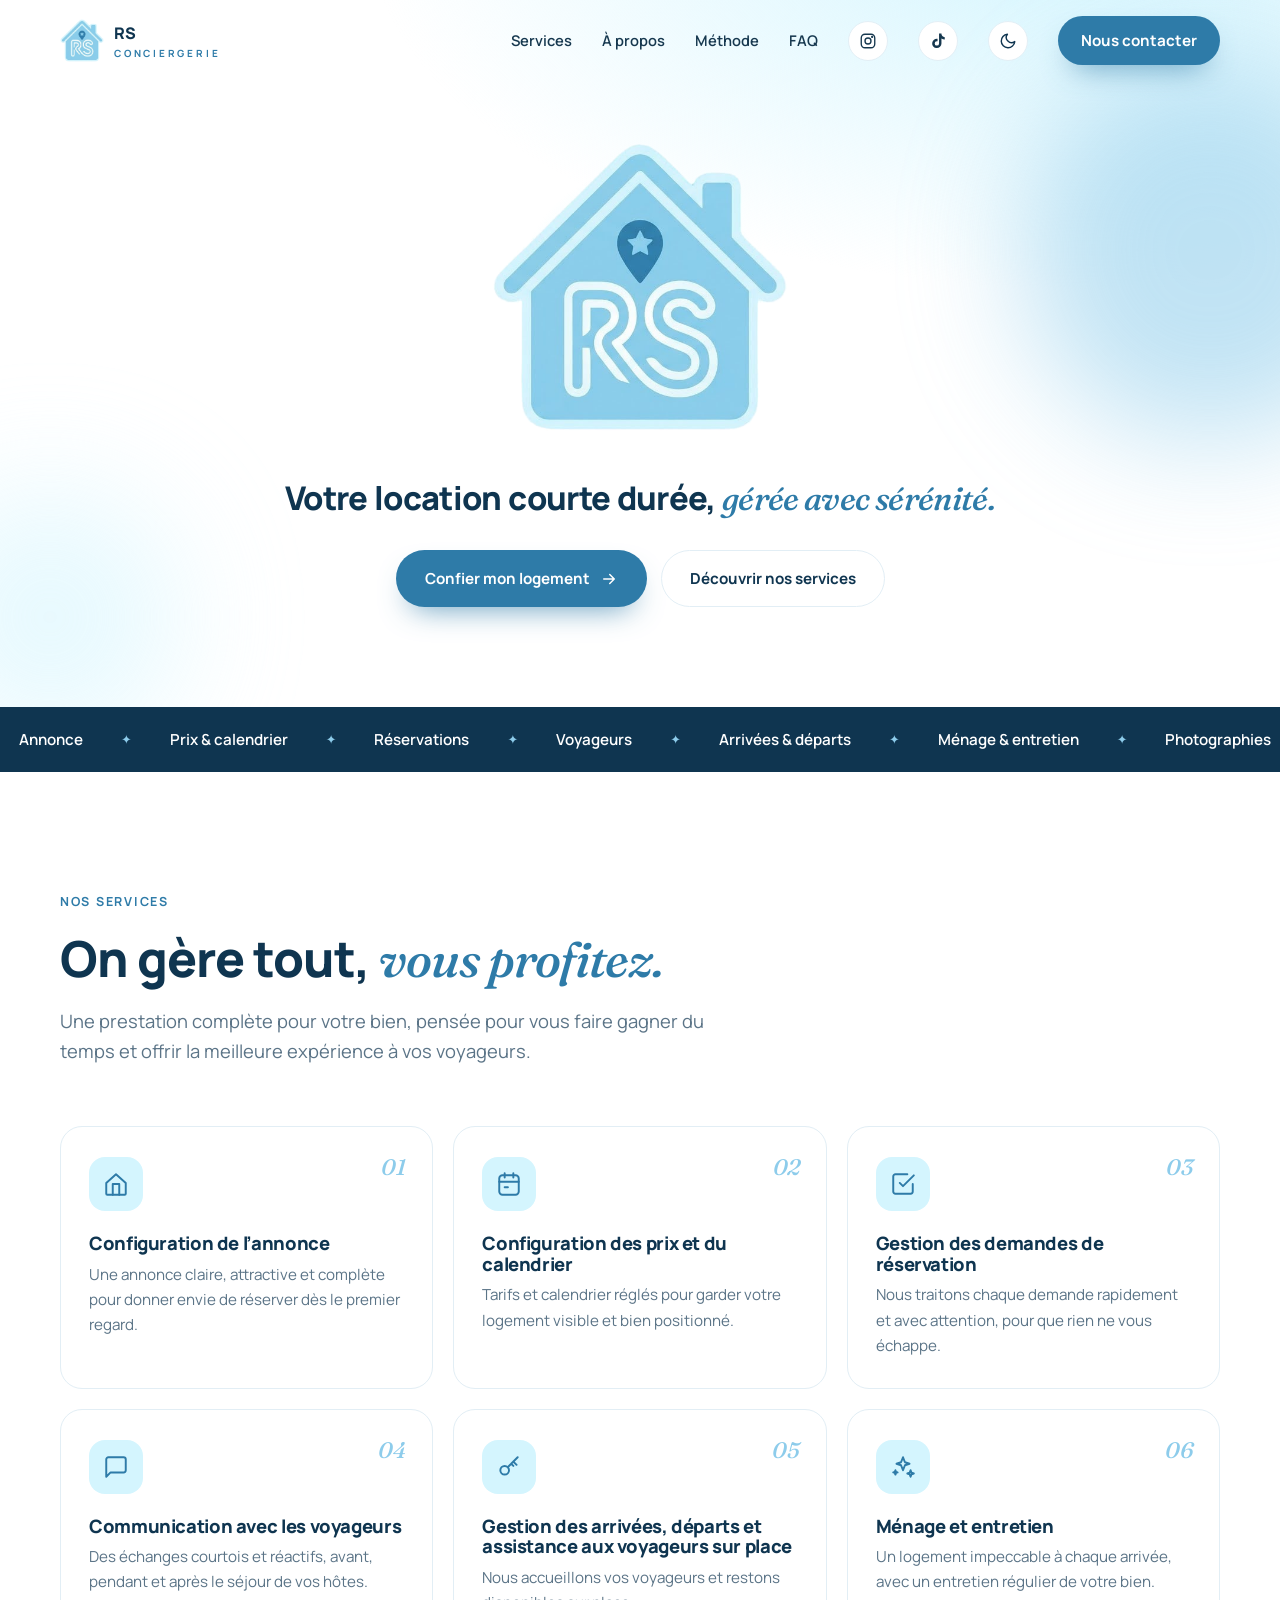
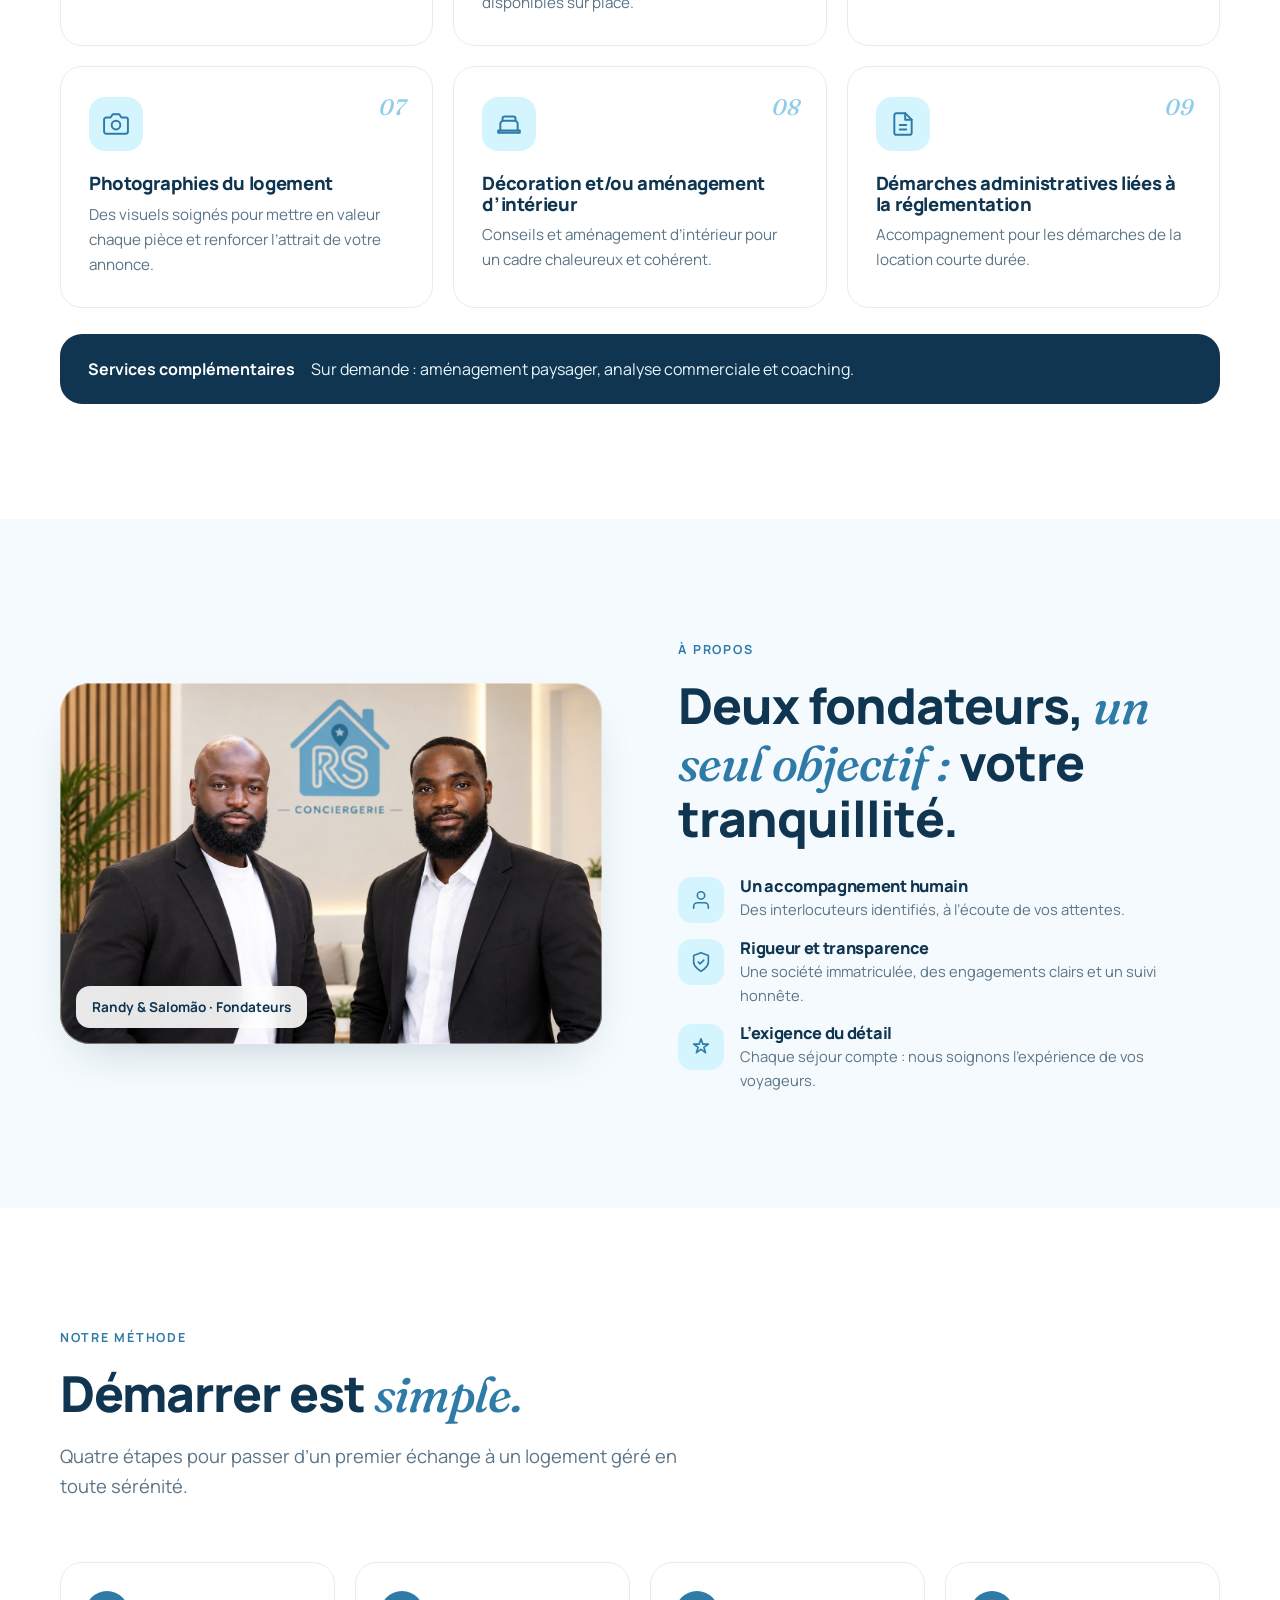
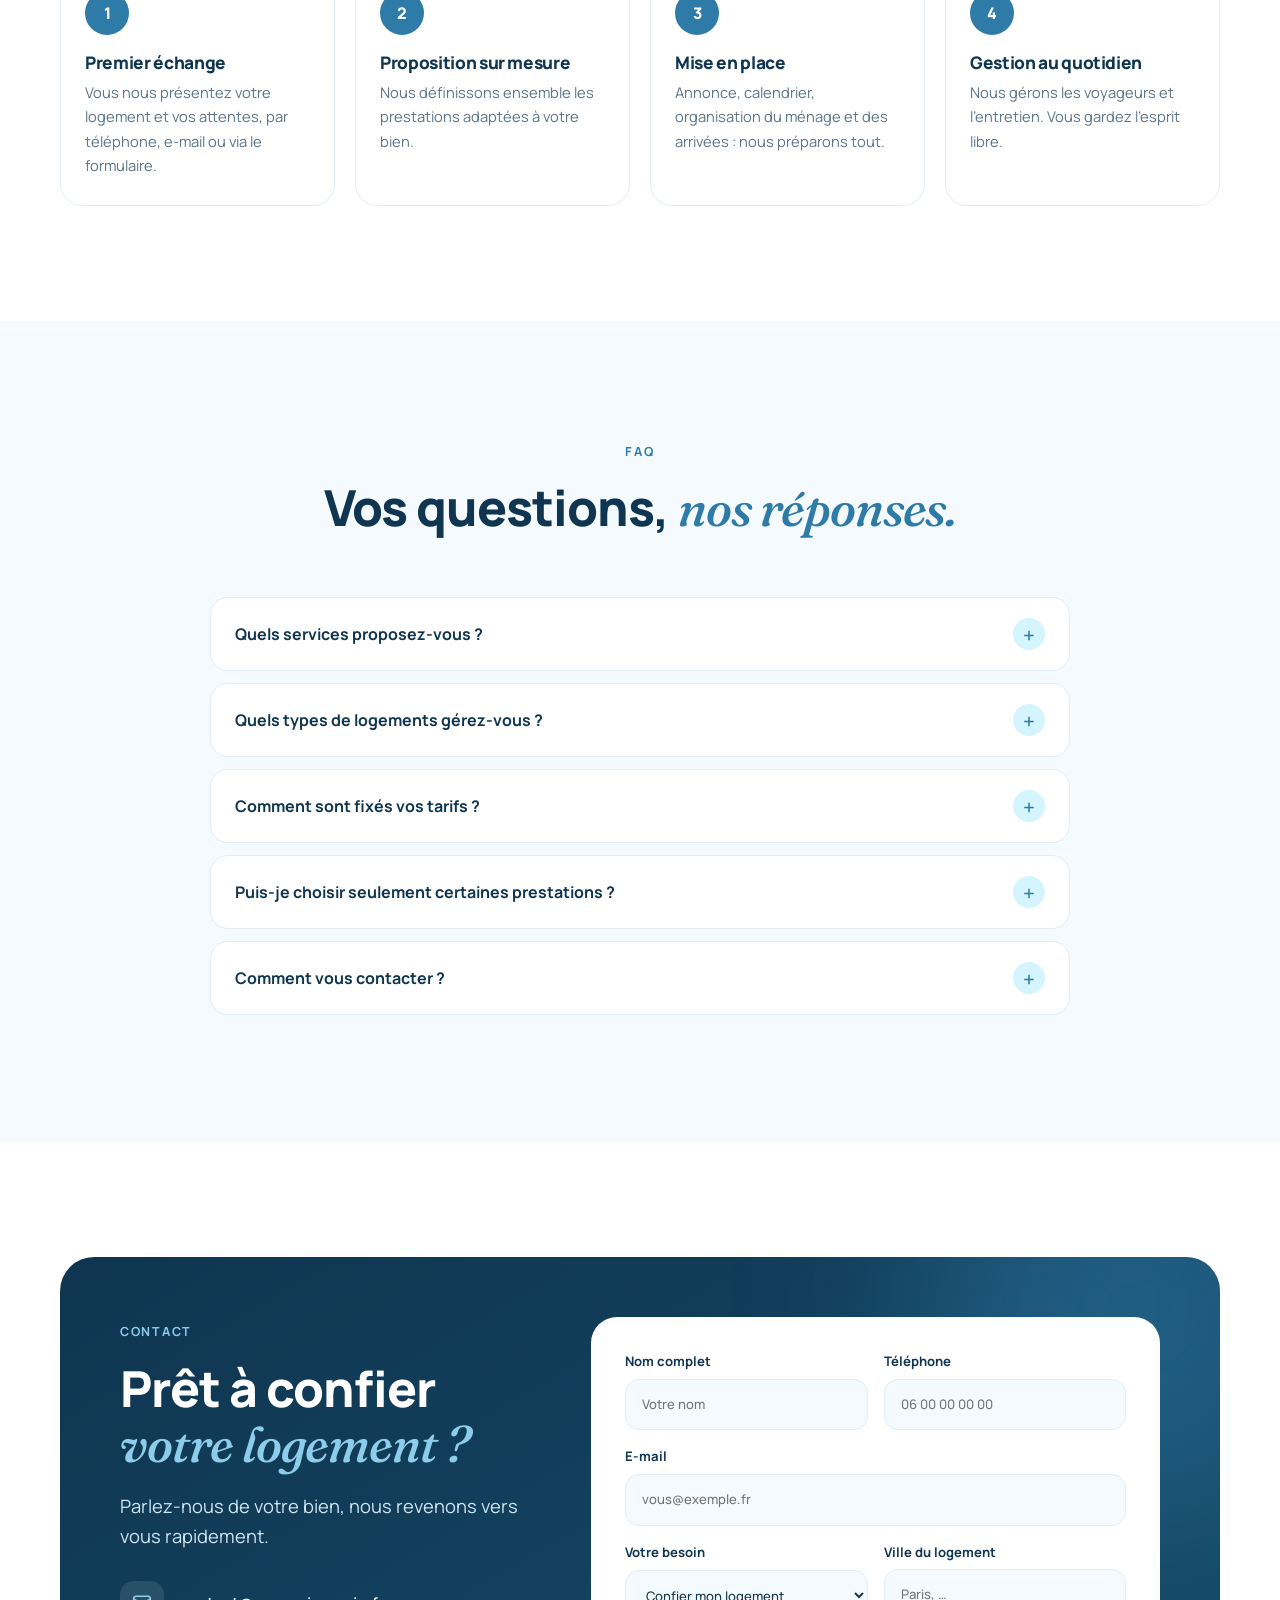
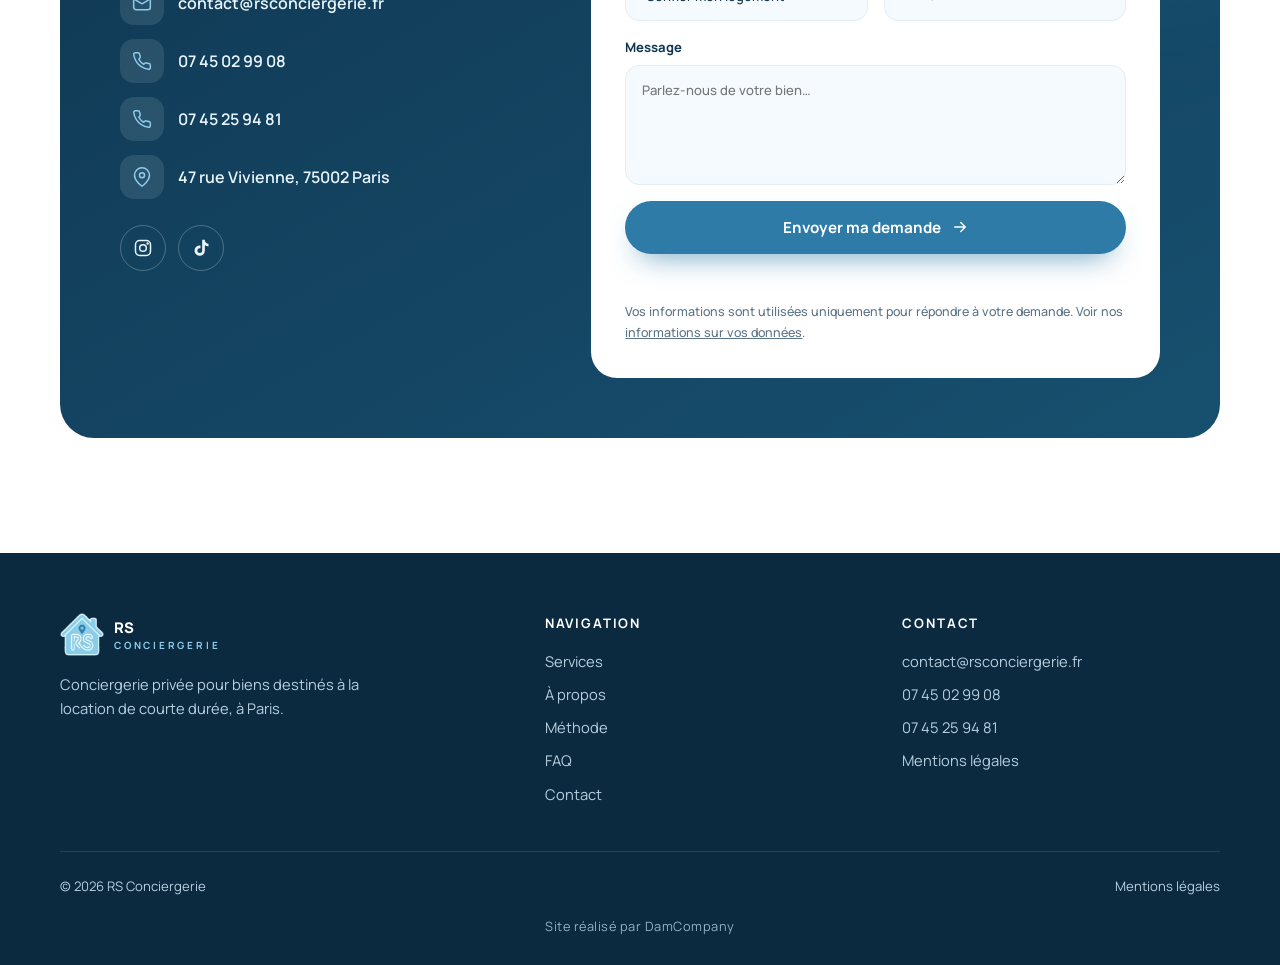
==== commit 79c2042c: "Ajout de la page admin et du backend Supabase" ====
--- a/index.html
+++ b/index.html
@@ -157,6 +157,7 @@
         </div>
       </div>
       <form id="contactForm" novalidate>
+        <label class="hp-field" aria-hidden="true">Ne pas remplir<input name="website" tabindex="-1" autocomplete="off"></label>
         <label>Nom complet<input name="nom" required autocomplete="name" placeholder="Votre nom"></label>
         <label>Téléphone<input name="tel" type="tel" autocomplete="tel" placeholder="06 00 00 00 00"></label>
         <label class="full">E-mail<input name="email" type="email" required autocomplete="email" placeholder="vous@exemple.fr"></label>
@@ -172,7 +173,7 @@
         <label class="full">Message<textarea name="message" placeholder="Parlez-nous de votre bien…"></textarea></label>
         <button class="btn btn-primary full" type="submit">Envoyer ma demande <svg viewBox="0 0 24 24" fill="none" stroke="currentColor" stroke-width="2" stroke-linecap="round" stroke-linejoin="round"><path d="M5 12h14M13 6l6 6-6 6"/></svg></button>
         <p class="status full" id="status" role="status"></p>
-        <p class="note full">En envoyant ce formulaire, votre application e-mail s’ouvre avec votre demande pré-remplie. Voir nos <a href="mentions-legales.html#donnees" style="text-decoration:underline">informations sur vos données</a>.</p>
+        <p class="note full">Vos informations sont utilisées uniquement pour répondre à votre demande. Voir nos <a href="mentions-legales.html#donnees" style="text-decoration:underline">informations sur vos données</a>.</p>
       </form>
     </div>
   </div>
@@ -207,6 +208,7 @@
     <p class="credit">Site réalisé par DamCompany</p>
   </div>
 </footer>
+<script src="js/supabase-config.js"></script>
 <script src="js/main.js"></script>
 </body>
 </html>
--- a/css/style.css
+++ b/css/style.css
@@ -286,3 +286,5 @@
 :root[data-theme="dark"] .menu{box-shadow:-30px 0 60px -30px rgba(0,0,0,.8)}
 :root[data-theme="dark"] .contact-wrap{border:1px solid var(--line)}
 :root[data-theme="dark"] .photo img,:root[data-theme="dark"] .logo-stage img{filter:brightness(.95)}
+
+.hp-field{position:absolute;left:-9999px;width:1px;height:1px;overflow:hidden;opacity:0}
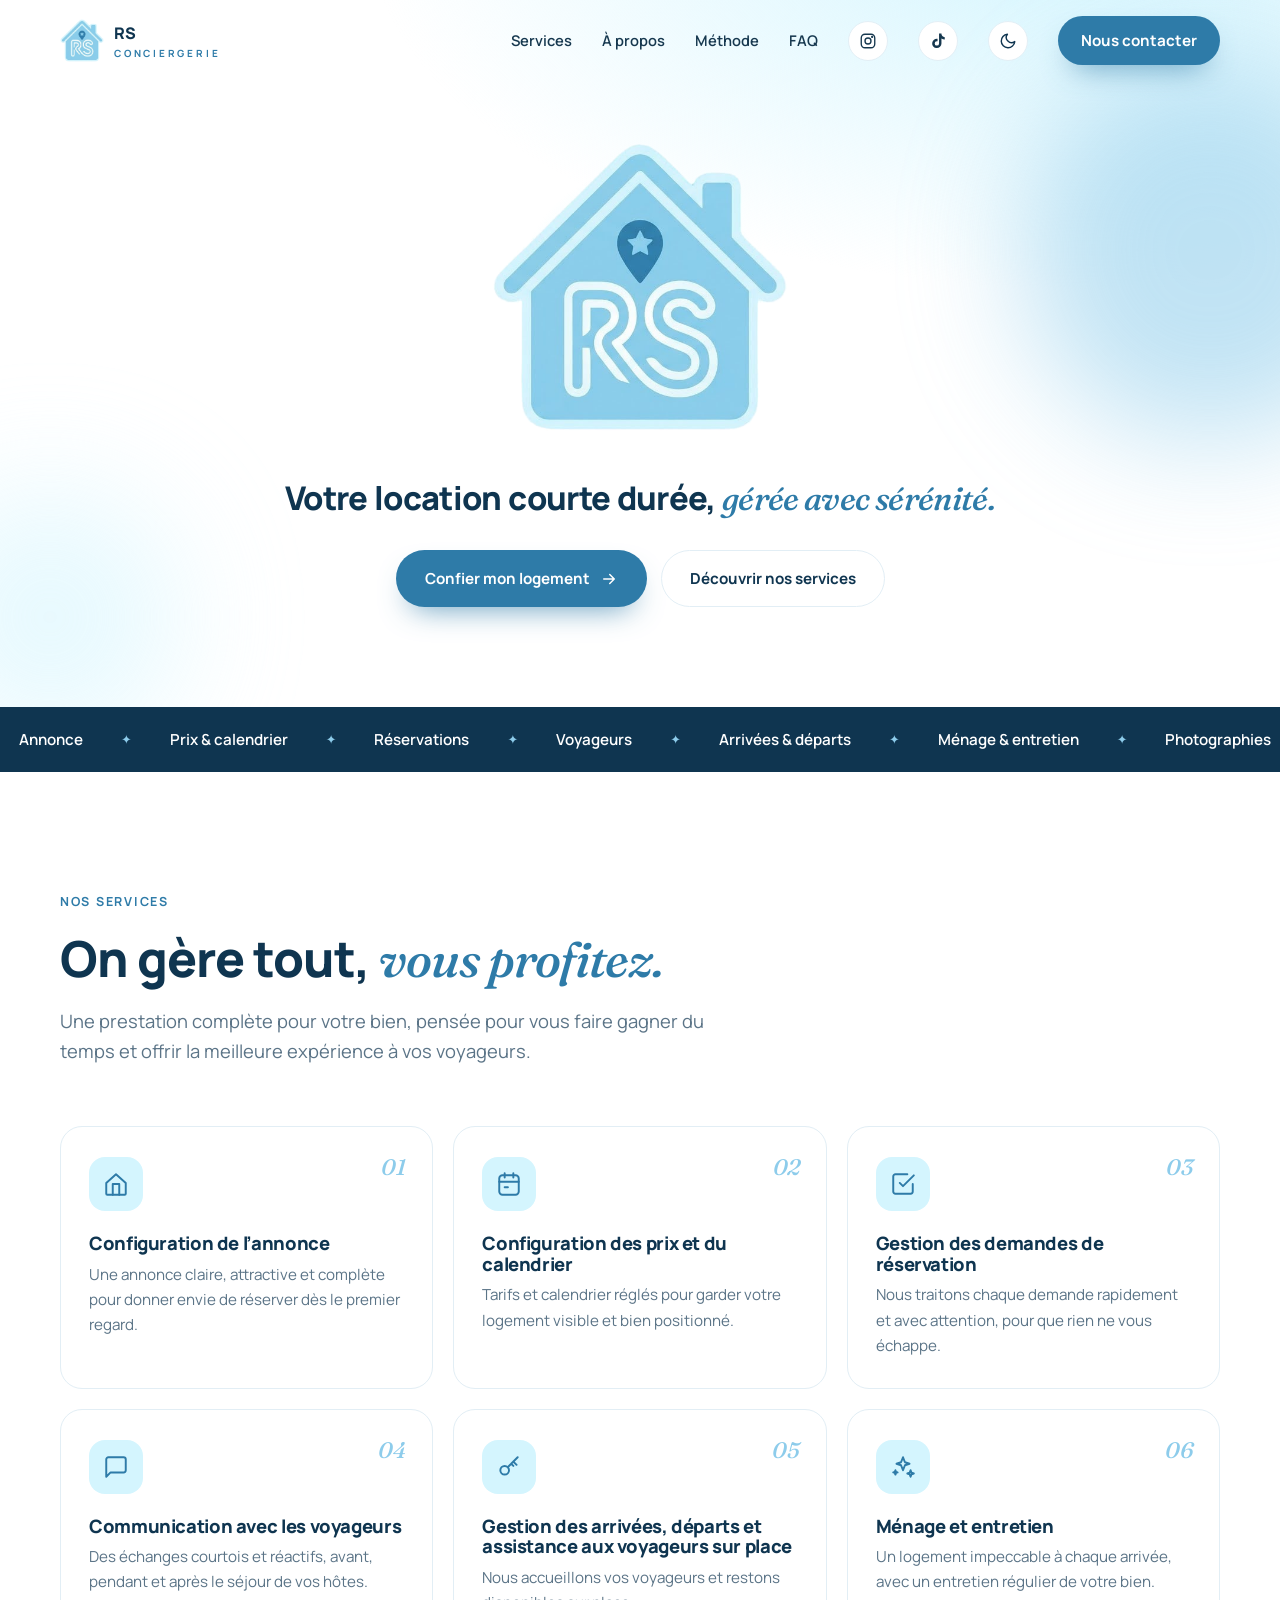
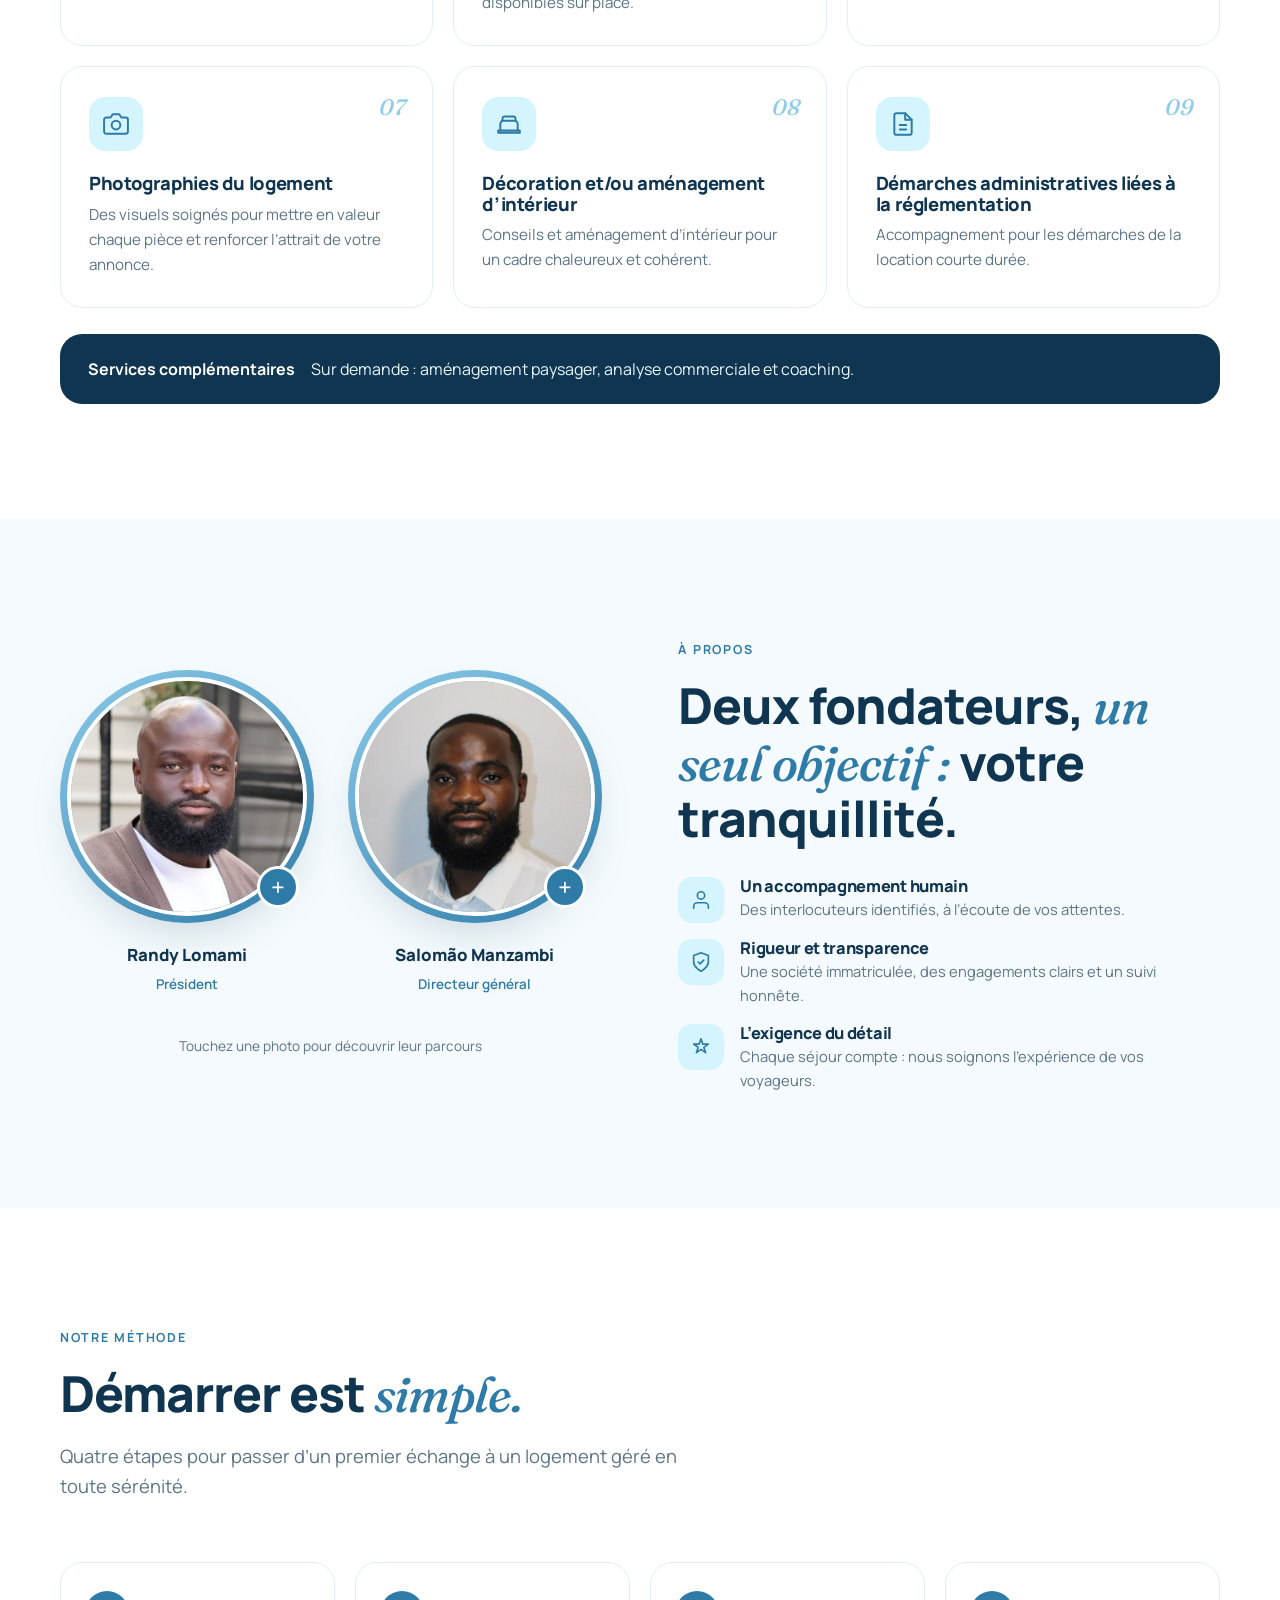
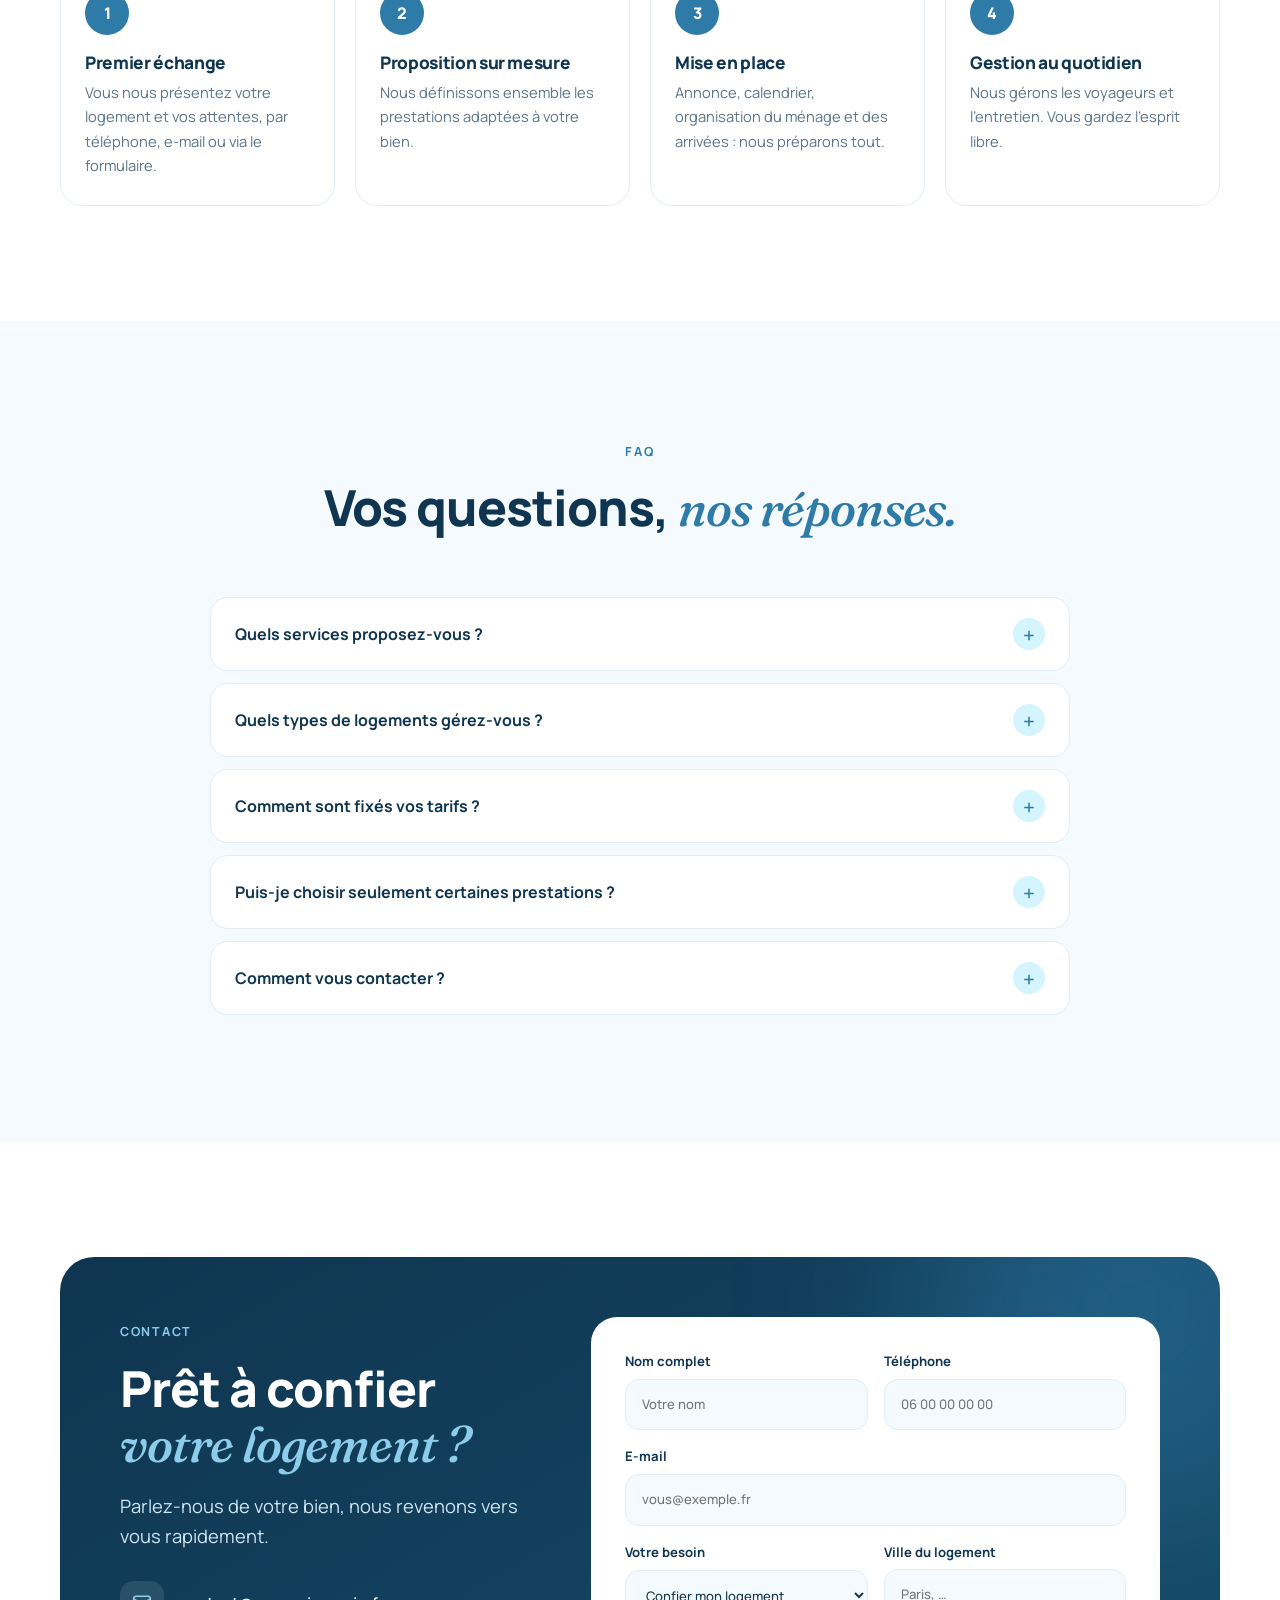
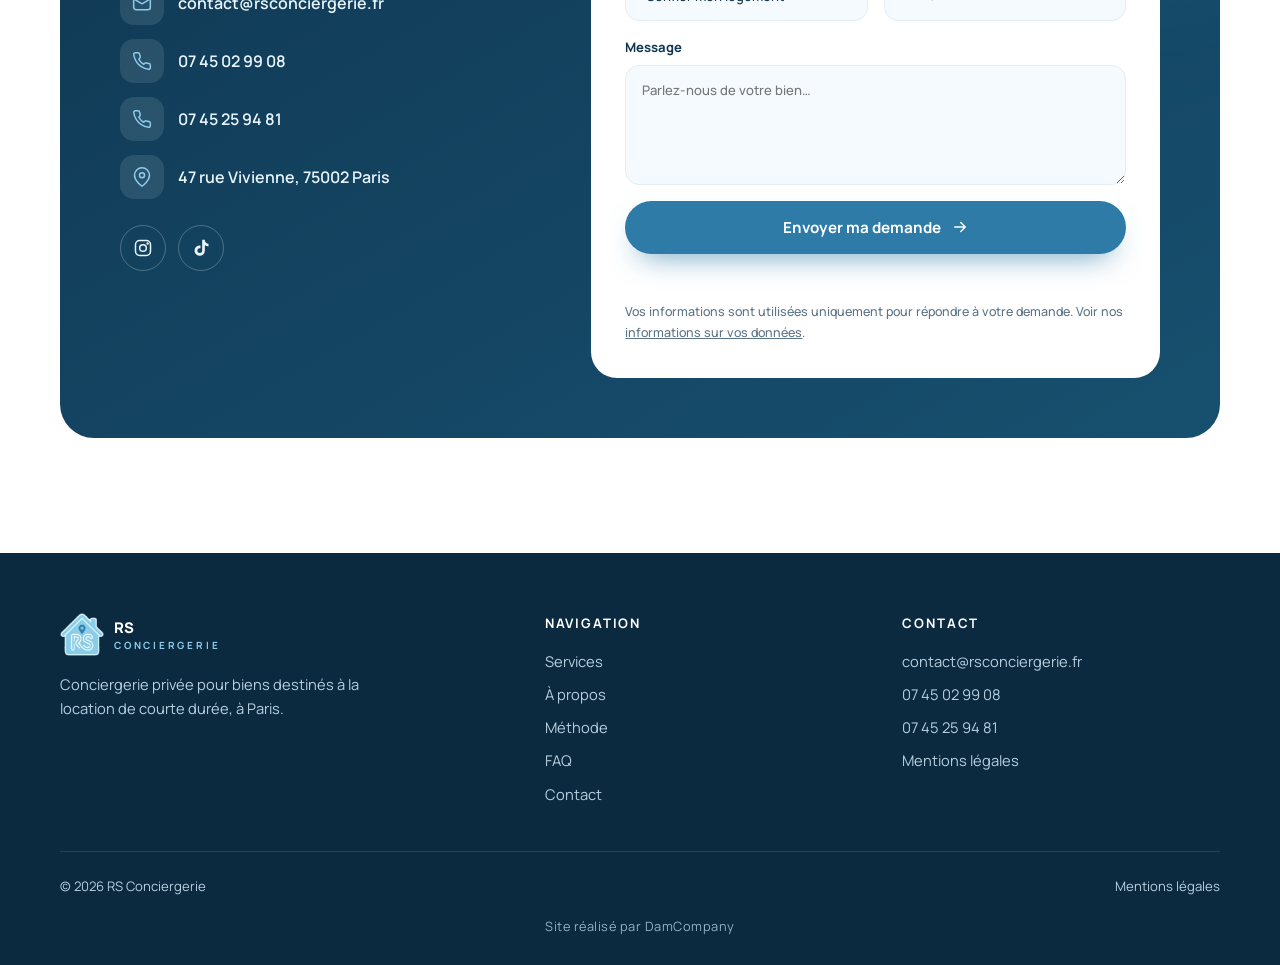
==== commit 126ed038: "Fondateurs en bulles avec fiches de formation" ====
--- a/index.html
+++ b/index.html
@@ -87,10 +87,19 @@
 <!-- A PROPOS -->
 <section id="apropos" class="alt">
   <div class="container about-grid">
-    <figure class="photo rv" style="margin:0">
-      <img src="assets/fondateurs.jpg" alt="Randy et Salomão, fondateurs de RS Conciergerie" width="1400" height="933" loading="lazy">
-      <figcaption>Randy &amp; Salomão · Fondateurs</figcaption>
-    </figure>
+    <div class="team rv" aria-label="Les fondateurs">
+      <button class="bubble" type="button" data-open="fiche-randy" aria-haspopup="dialog">
+        <span class="bubble-photo"><img src="assets/randy.jpg" alt="Randy Lomami" width="280" height="280" loading="lazy"><i class="plus" aria-hidden="true">+</i></span>
+        <span class="bubble-name">Randy Lomami</span>
+        <span class="bubble-role">Président</span>
+      </button>
+      <button class="bubble" type="button" data-open="fiche-salomao" aria-haspopup="dialog" style="--d:.15s">
+        <span class="bubble-photo"><img src="assets/salomao.jpg" alt="Salomão Manzambi" width="280" height="280" loading="lazy"><i class="plus" aria-hidden="true">+</i></span>
+        <span class="bubble-name">Salomão Manzambi</span>
+        <span class="bubble-role">Directeur général</span>
+      </button>
+      <p class="team-hint">Touchez une photo pour découvrir leur parcours</p>
+    </div>
     <div>
       <div class="eyebrow rv">À propos</div>
       <h2 class="h2 rv">Deux fondateurs, <em class="accent">un seul objectif :</em> votre tranquillité.</h2>
@@ -180,6 +189,32 @@
 </section>
 </main>
 
+<!-- FICHES FONDATEURS -->
+<dialog class="fiche" id="fiche-randy" aria-labelledby="fr-name">
+  <button class="fiche-close" type="button" data-close aria-label="Fermer la fiche">✕</button>
+  <div class="fiche-top">
+    <img src="assets/randy.jpg" alt="Randy Lomami" width="280" height="280">
+    <div><h3 id="fr-name">Randy Lomami</h3><p>Président · RS Conciergerie</p></div>
+  </div>
+  <h4>Formation</h4>
+  <ul class="fiche-list">
+    <li>BTS Professions immobilières</li>
+    <li>Licence Management et droit des affaires immobilières</li>
+    <li>Master Management des services immobiliers</li>
+  </ul>
+</dialog>
+<dialog class="fiche" id="fiche-salomao" aria-labelledby="fs-name">
+  <button class="fiche-close" type="button" data-close aria-label="Fermer la fiche">✕</button>
+  <div class="fiche-top">
+    <img src="assets/salomao.jpg" alt="Salomão Manzambi" width="280" height="280">
+    <div><h3 id="fs-name">Salomão Manzambi</h3><p>Directeur général · RS Conciergerie</p></div>
+  </div>
+  <h4>Formation</h4>
+  <ul class="fiche-list">
+    <li>BTS NDRC (Négociation et digitalisation de la relation client)</li>
+  </ul>
+</dialog>
+
 <footer class="footer">
   <div class="container">
     <div class="foot-grid">
--- a/css/style.css
+++ b/css/style.css
@@ -288,3 +288,31 @@
 :root[data-theme="dark"] .photo img,:root[data-theme="dark"] .logo-stage img{filter:brightness(.95)}
 
 .hp-field{position:absolute;left:-9999px;width:1px;height:1px;overflow:hidden;opacity:0}
+
+/* fondateurs : photos sous bulle + fiches */
+.team{display:grid;grid-template-columns:1fr 1fr;gap:clamp(14px,3vw,34px);justify-items:center;align-items:start}
+.bubble{background:none;border:0;padding:0;font:inherit;color:inherit;cursor:pointer;display:grid;justify-items:center;gap:4px;text-align:center;width:100%}
+.bubble-photo{position:relative;display:block;width:min(260px,100%);aspect-ratio:1;border-radius:50%;padding:7px;background:linear-gradient(145deg,var(--sky),var(--deep));box-shadow:var(--shadow);transition:transform .5s var(--ease),box-shadow .5s var(--ease);animation:bob 7s ease-in-out infinite}
+.bubble:nth-child(2) .bubble-photo{animation-delay:-3.5s}
+.bubble-photo img{width:100%;height:100%;object-fit:cover;border-radius:50%;border:4px solid var(--surface);display:block}
+.bubble:hover .bubble-photo,.bubble:focus-visible .bubble-photo{transform:scale(1.05);animation-play-state:paused;box-shadow:0 26px 60px -22px rgba(46,123,168,.7)}
+.bubble .plus{position:absolute;right:6%;bottom:6%;width:42px;height:42px;border-radius:50%;background:var(--deep);color:#fff;display:grid;place-items:center;font-style:normal;font-size:1.5rem;font-weight:500;line-height:1;border:3px solid var(--surface);transition:transform .45s var(--ease)}
+.bubble:hover .plus{transform:rotate(90deg) scale(1.1)}
+.bubble-name{margin-top:14px;font-weight:800;font-size:1.05rem;color:var(--head)}
+.bubble-role{font-size:.84rem;font-weight:600;color:var(--accent)}
+.team-hint{grid-column:1/-1;color:var(--muted);font-size:.85rem;margin-top:6px}
+dialog.fiche{border:1px solid var(--line);border-radius:28px;padding:clamp(24px,4vw,36px);width:min(480px,calc(100% - 32px));background:var(--surface);color:var(--ink);box-shadow:0 40px 90px -30px rgba(0,0,0,.55);margin:auto;overflow:visible}
+dialog.fiche[open]{animation:pop .5s var(--ease) both}
+dialog.fiche::backdrop{background:rgba(7,24,42,.55);backdrop-filter:blur(4px);animation:fade .3s both}
+@keyframes pop{from{opacity:0;transform:translateY(24px) scale(.94)}}
+.fiche-close{position:absolute;top:14px;right:14px;width:40px;height:40px;border-radius:50%;border:1px solid var(--line);background:var(--bg-alt);color:var(--head);cursor:pointer;font-size:1rem;transition:background .3s,color .3s,transform .35s var(--ease)}
+.fiche-close:hover{background:var(--deep);color:#fff;transform:rotate(90deg)}
+.fiche-top{display:flex;align-items:center;gap:18px;margin-bottom:22px;padding-right:40px}
+.fiche-top img{width:96px;height:96px;border-radius:50%;object-fit:cover;border:4px solid var(--sky);flex:none}
+.fiche-top h3{font-size:1.35rem;font-weight:800}
+.fiche-top p{color:var(--accent);font-weight:700;font-size:.9rem;margin-top:2px}
+.fiche h4{font-size:.78rem;letter-spacing:.14em;text-transform:uppercase;color:var(--muted);margin:0 0 12px}
+.fiche-list{display:grid;gap:10px}
+.fiche-list li{display:flex;gap:12px;align-items:flex-start;background:var(--bg-alt);border:1px solid var(--line);border-radius:14px;padding:13px 16px;font-weight:600;color:var(--head)}
+.fiche-list li::before{content:"";flex:none;width:20px;height:20px;border-radius:50%;margin-top:1px;background:var(--deep) url("data:image/svg+xml,%3Csvg xmlns='http://www.w3.org/2000/svg' viewBox='0 0 24 24' fill='none' stroke='white' stroke-width='3.4' stroke-linecap='round' stroke-linejoin='round'%3E%3Cpath d='M20 6 9 17l-5-5'/%3E%3C/svg%3E") center/12px no-repeat}
+@media (max-width:620px){.bubble-name{font-size:.92rem}.bubble .plus{width:34px;height:34px;font-size:1.2rem}.fiche-top img{width:76px;height:76px}}
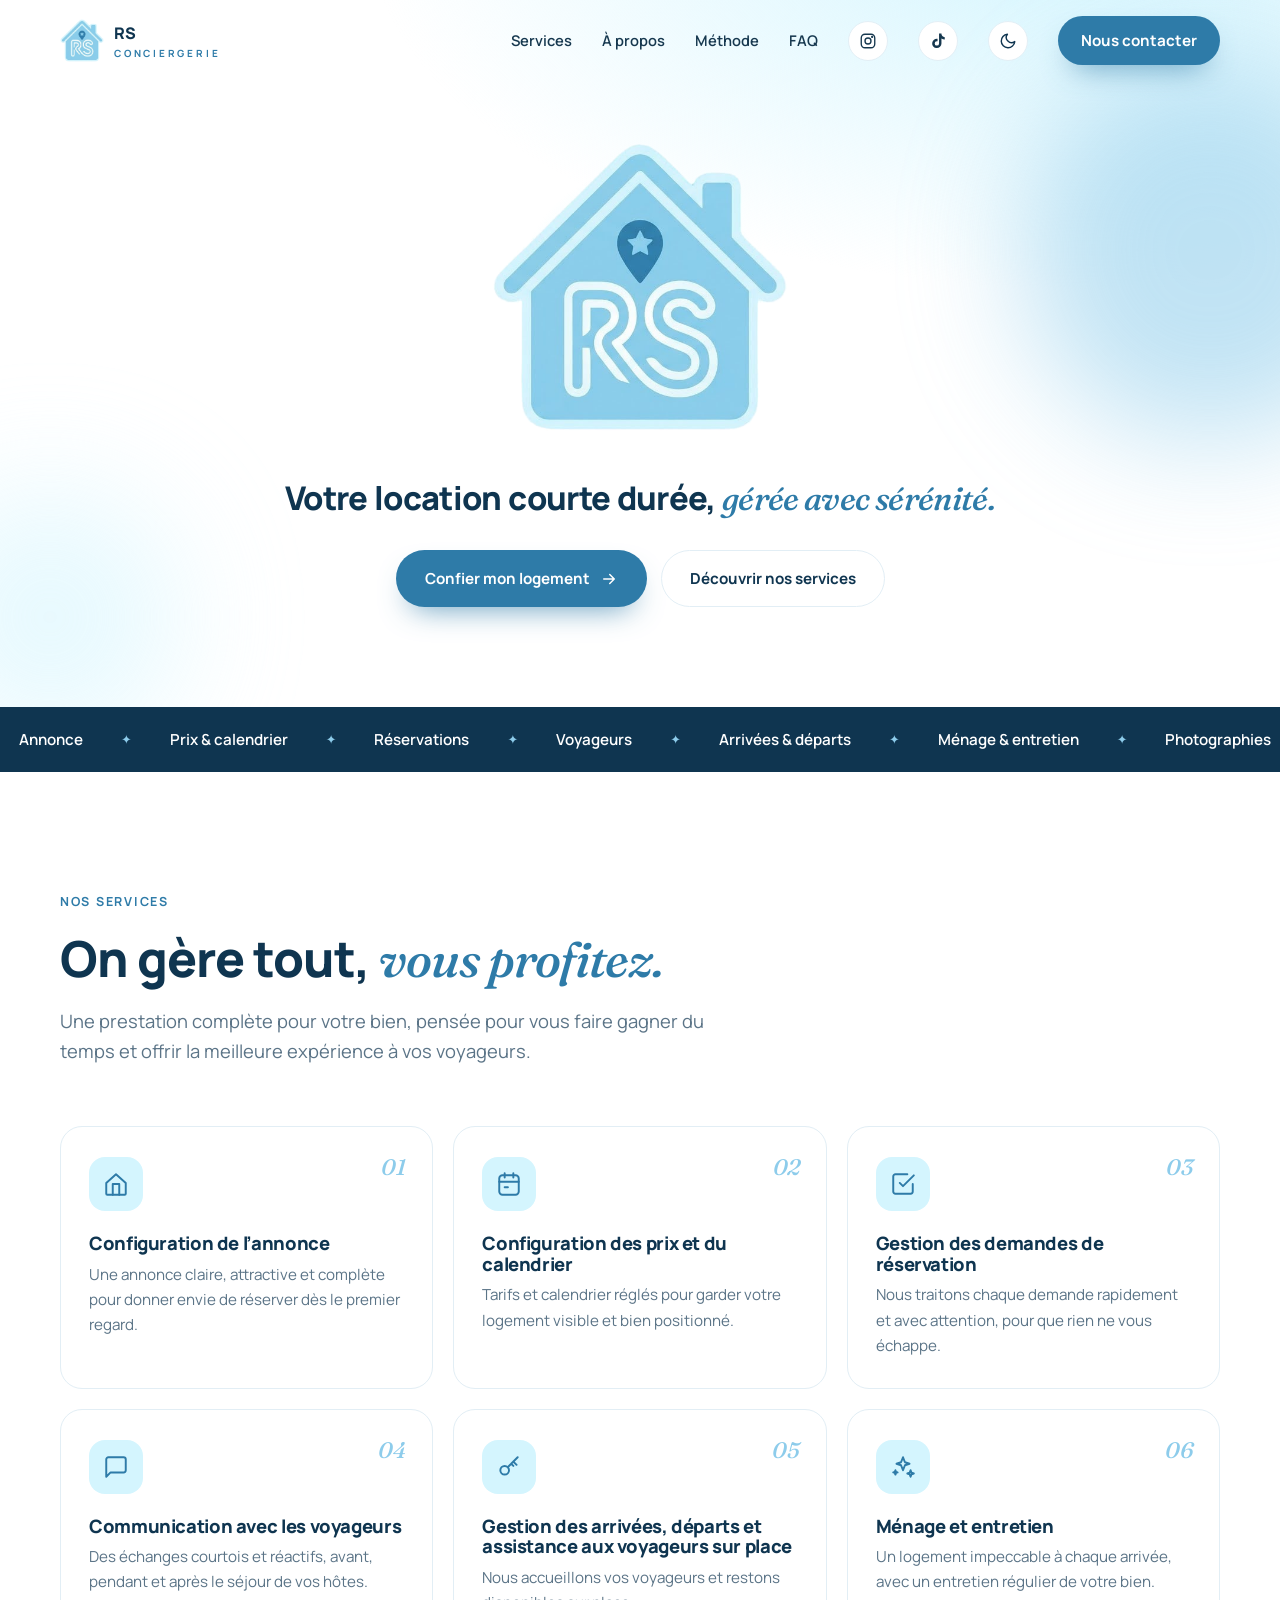
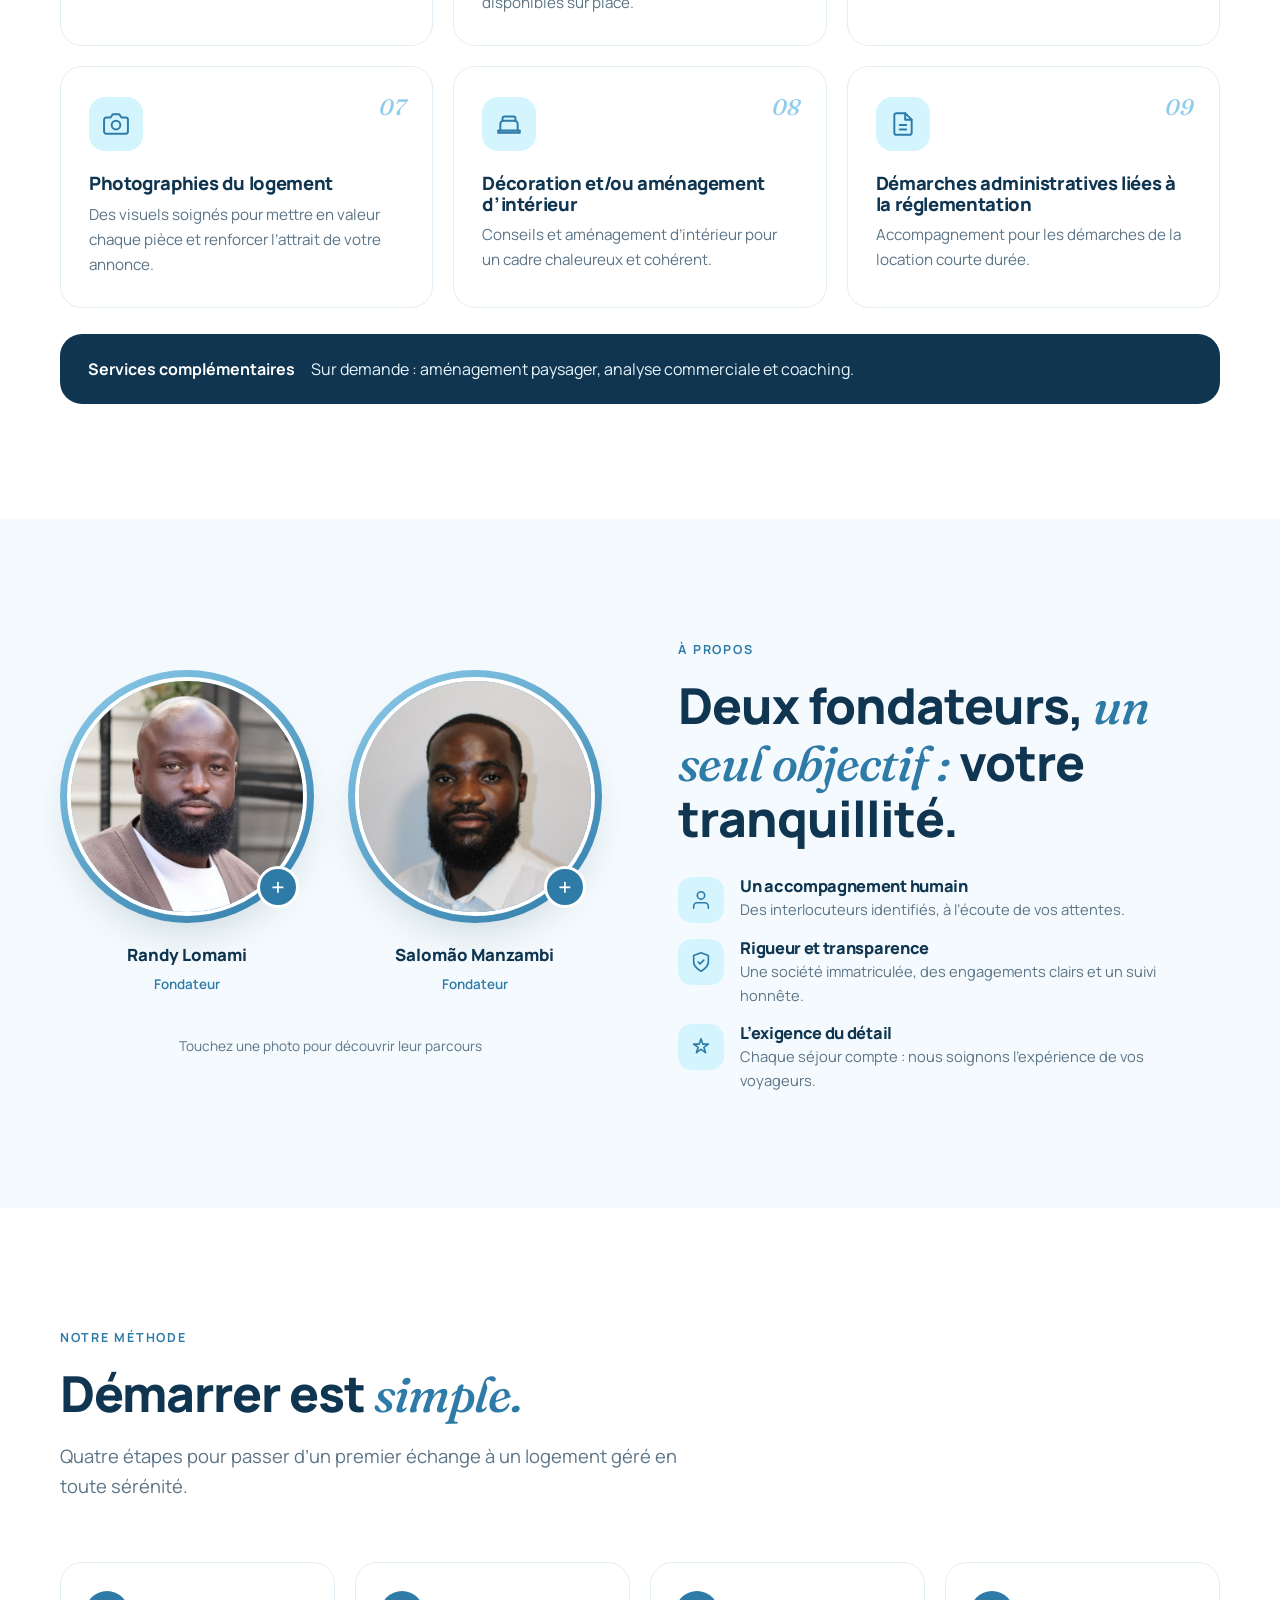
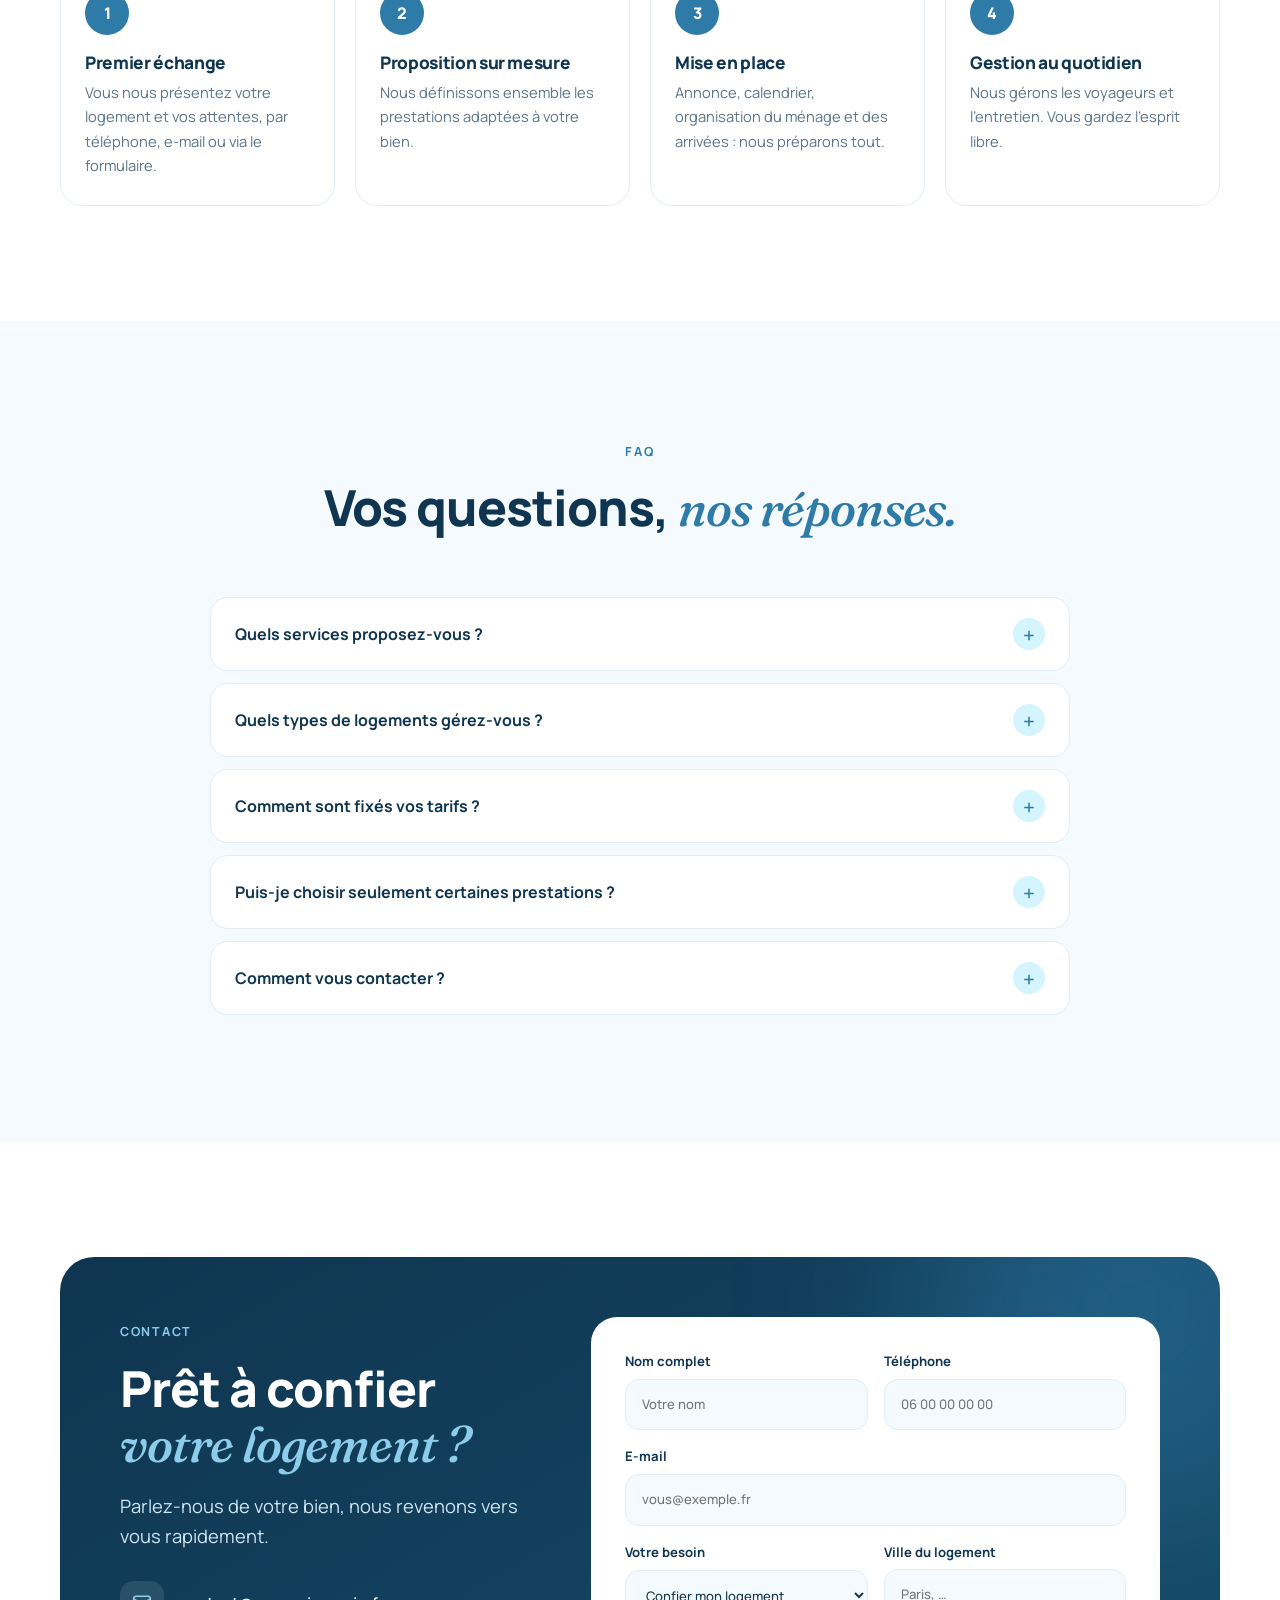
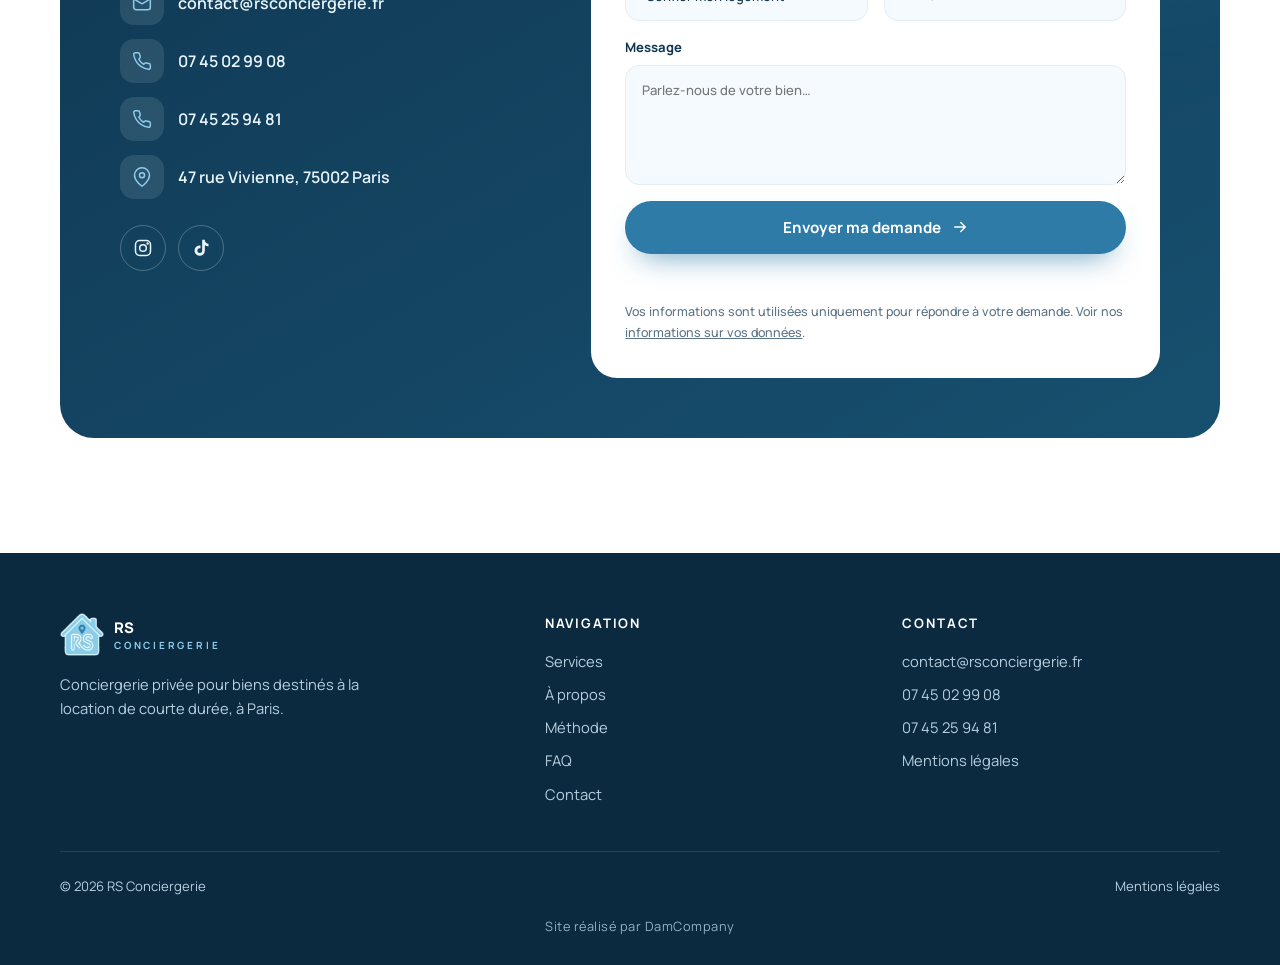
==== commit cdca5422: "Titre Fondateur pour Randy et Salomão" ====
--- a/index.html
+++ b/index.html
@@ -91,12 +91,12 @@
       <button class="bubble" type="button" data-open="fiche-randy" aria-haspopup="dialog">
         <span class="bubble-photo"><img src="assets/randy.jpg" alt="Randy Lomami" width="280" height="280" loading="lazy"><i class="plus" aria-hidden="true">+</i></span>
         <span class="bubble-name">Randy Lomami</span>
-        <span class="bubble-role">Président</span>
+        <span class="bubble-role">Fondateur</span>
       </button>
       <button class="bubble" type="button" data-open="fiche-salomao" aria-haspopup="dialog" style="--d:.15s">
         <span class="bubble-photo"><img src="assets/salomao.jpg" alt="Salomão Manzambi" width="280" height="280" loading="lazy"><i class="plus" aria-hidden="true">+</i></span>
         <span class="bubble-name">Salomão Manzambi</span>
-        <span class="bubble-role">Directeur général</span>
+        <span class="bubble-role">Fondateur</span>
       </button>
       <p class="team-hint">Touchez une photo pour découvrir leur parcours</p>
     </div>
@@ -194,7 +194,7 @@
   <button class="fiche-close" type="button" data-close aria-label="Fermer la fiche">✕</button>
   <div class="fiche-top">
     <img src="assets/randy.jpg" alt="Randy Lomami" width="280" height="280">
-    <div><h3 id="fr-name">Randy Lomami</h3><p>Président · RS Conciergerie</p></div>
+    <div><h3 id="fr-name">Randy Lomami</h3><p>Fondateur · RS Conciergerie</p></div>
   </div>
   <h4>Formation</h4>
   <ul class="fiche-list">
@@ -207,7 +207,7 @@
   <button class="fiche-close" type="button" data-close aria-label="Fermer la fiche">✕</button>
   <div class="fiche-top">
     <img src="assets/salomao.jpg" alt="Salomão Manzambi" width="280" height="280">
-    <div><h3 id="fs-name">Salomão Manzambi</h3><p>Directeur général · RS Conciergerie</p></div>
+    <div><h3 id="fs-name">Salomão Manzambi</h3><p>Fondateur · RS Conciergerie</p></div>
   </div>
   <h4>Formation</h4>
   <ul class="fiche-list">
